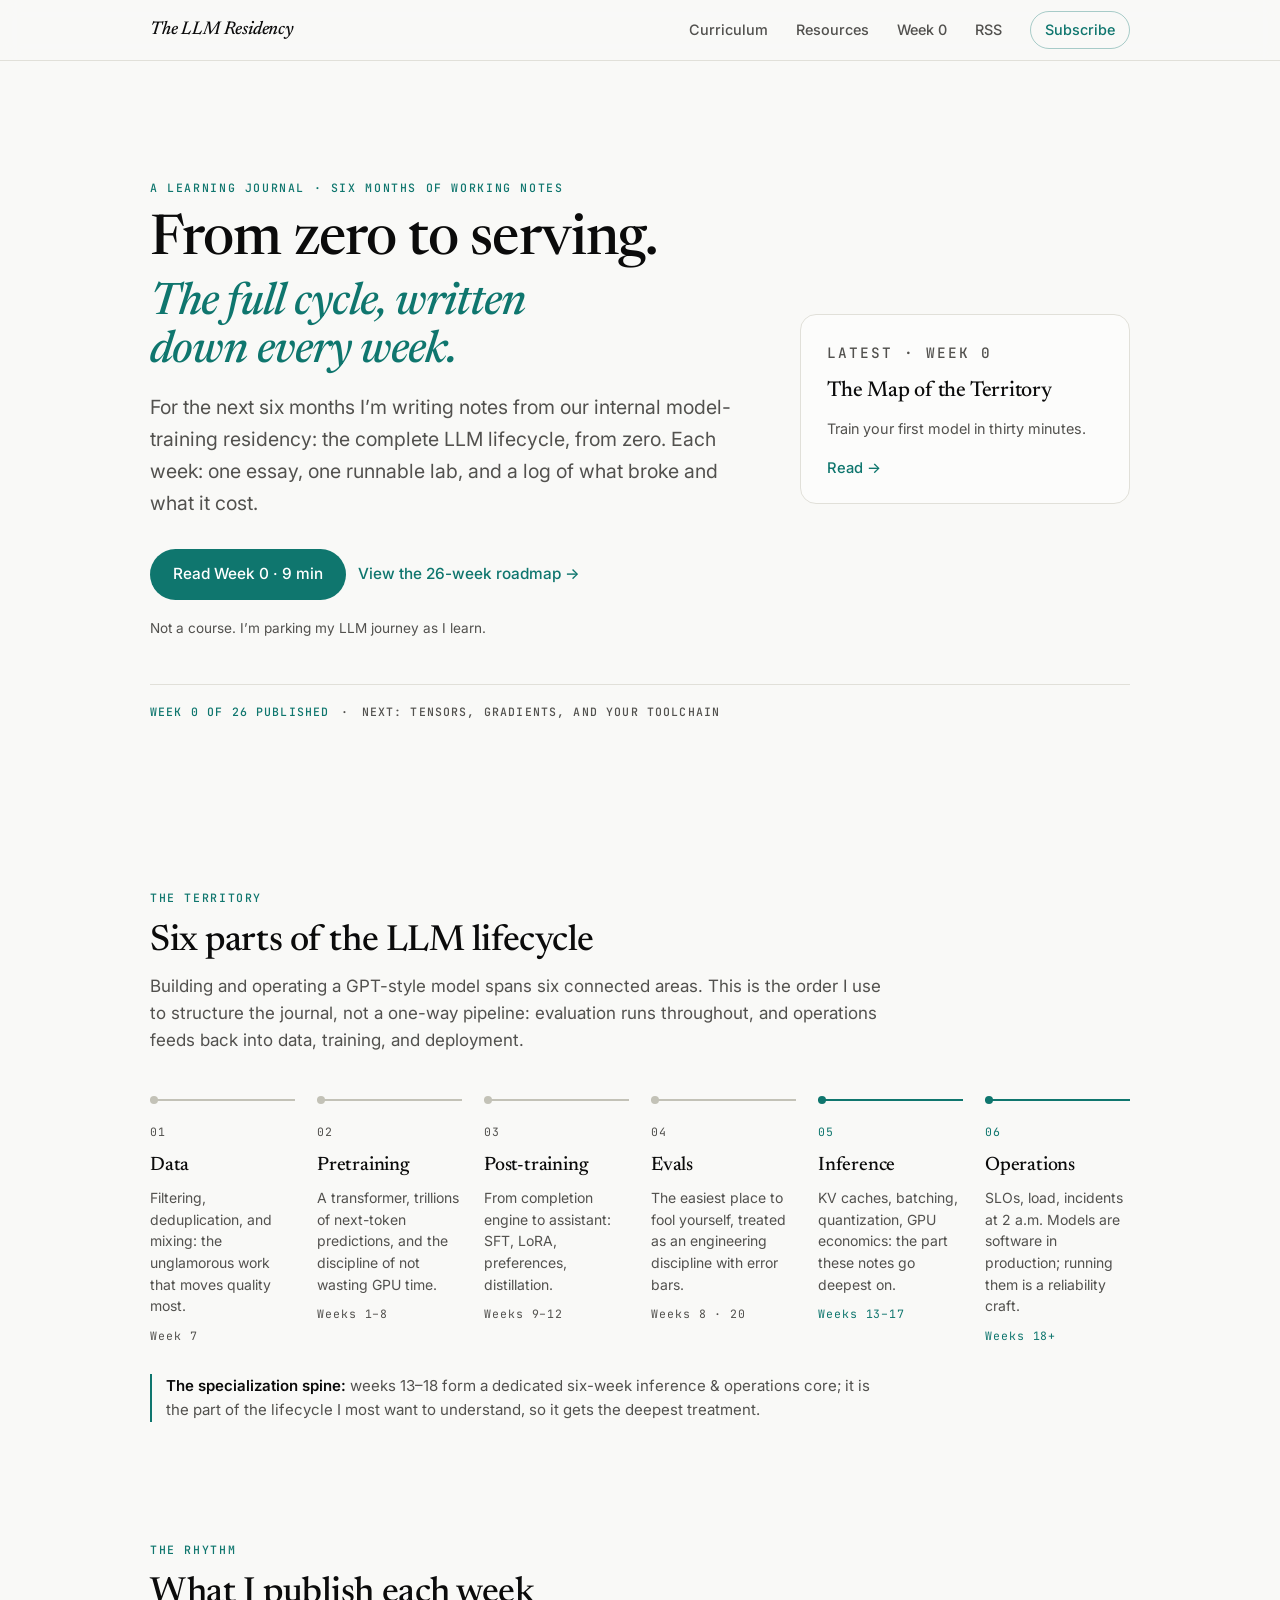
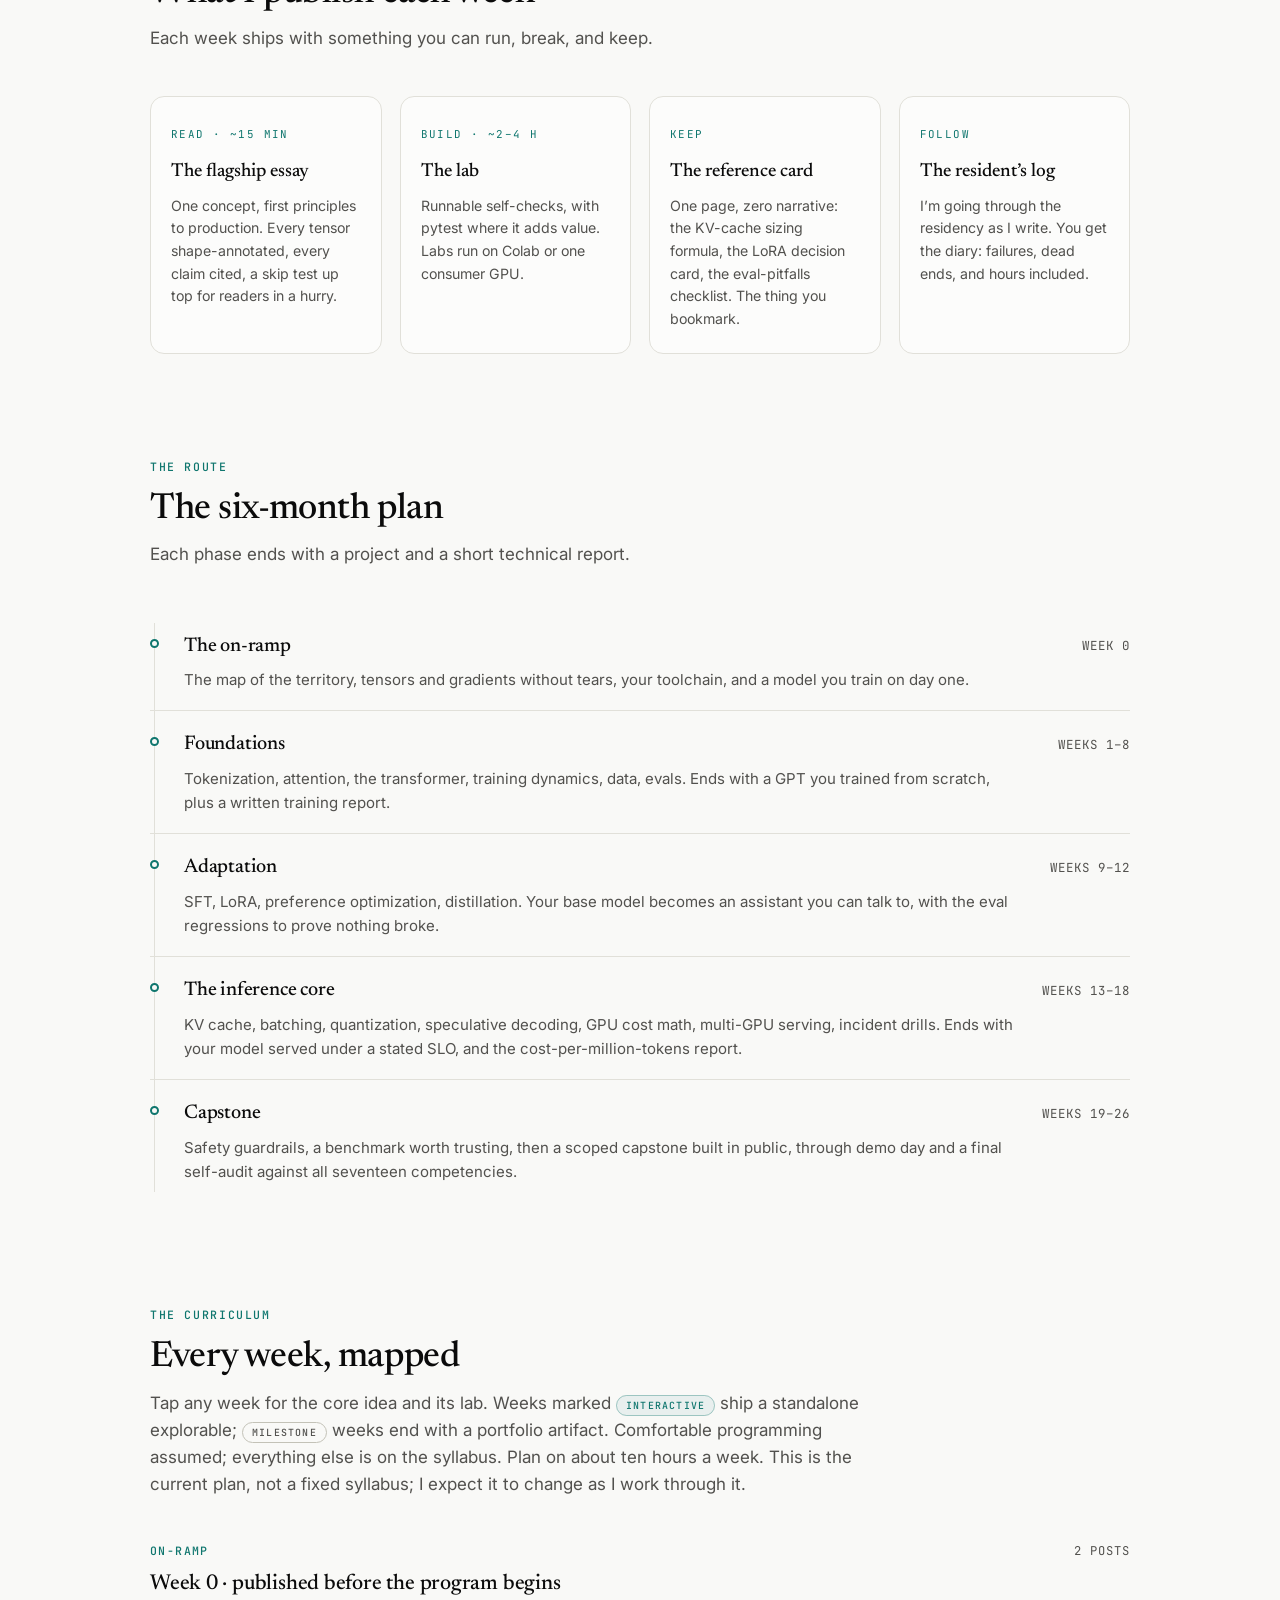
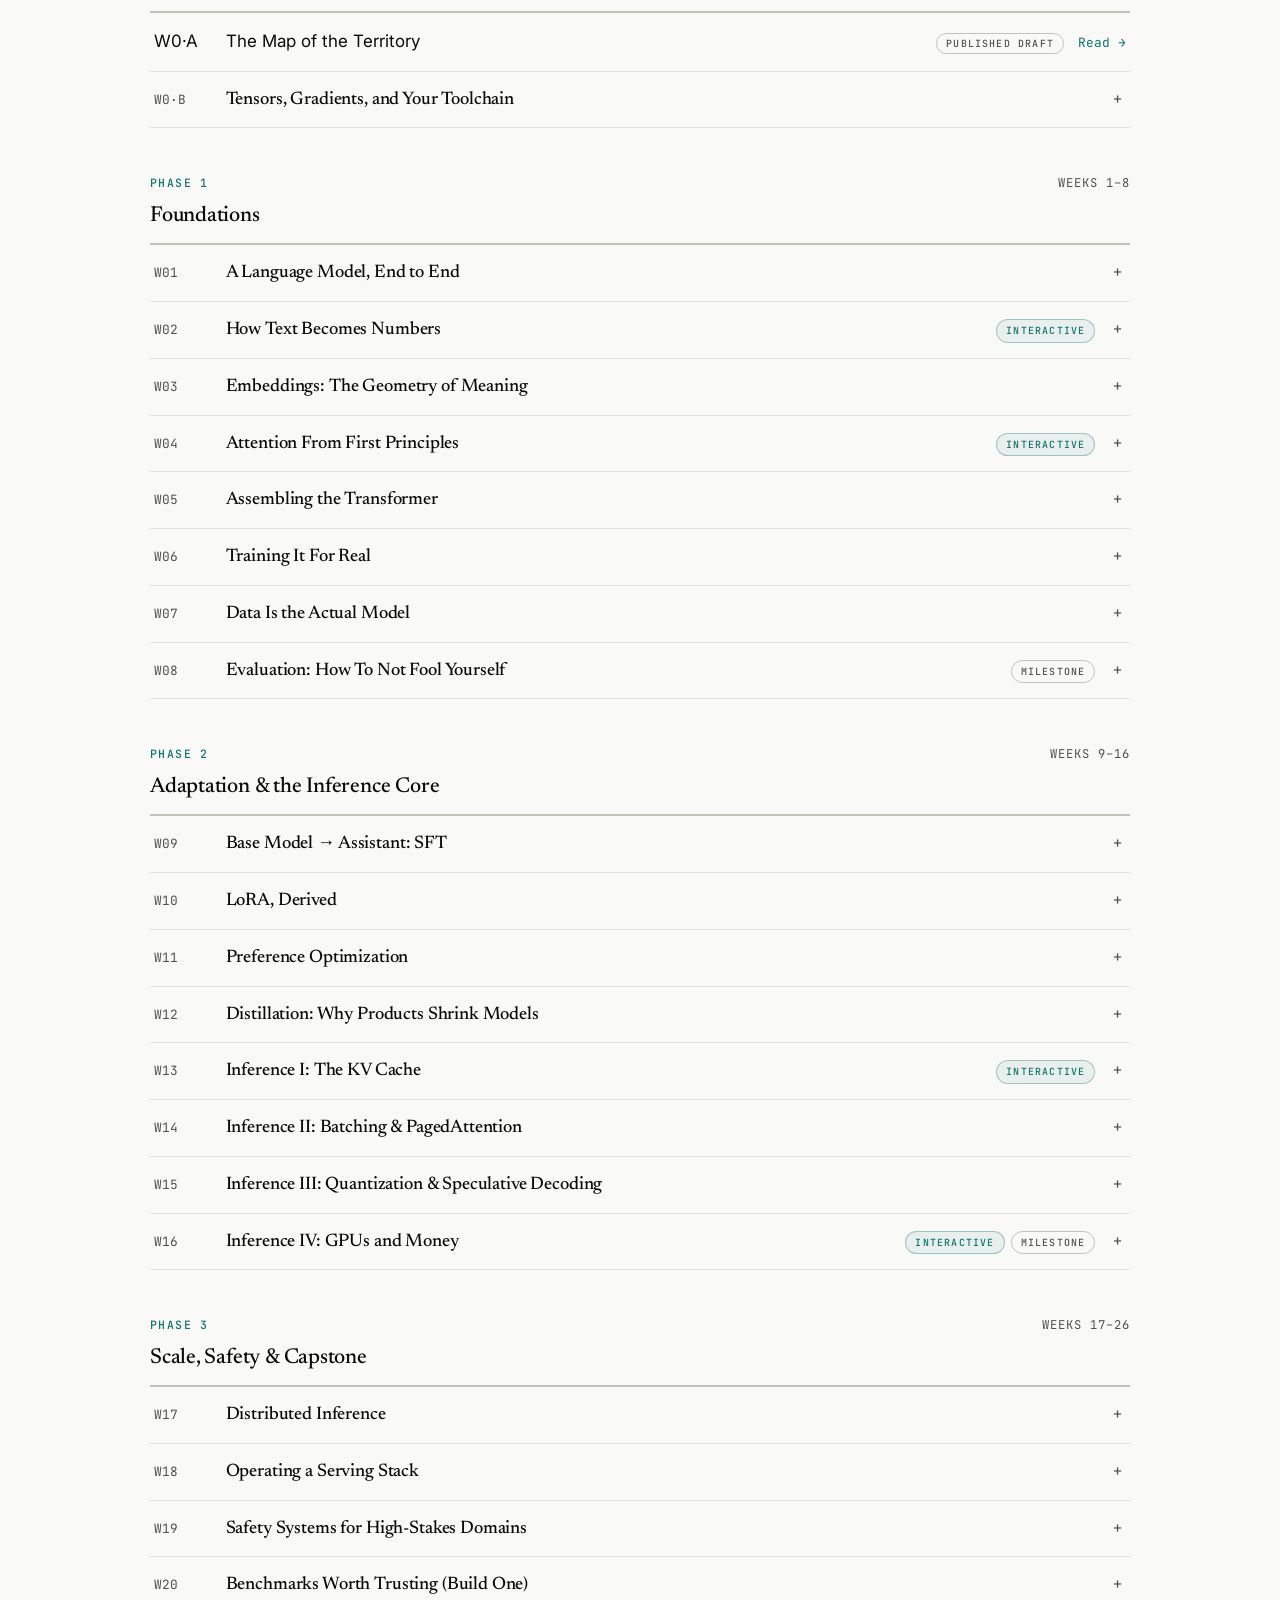
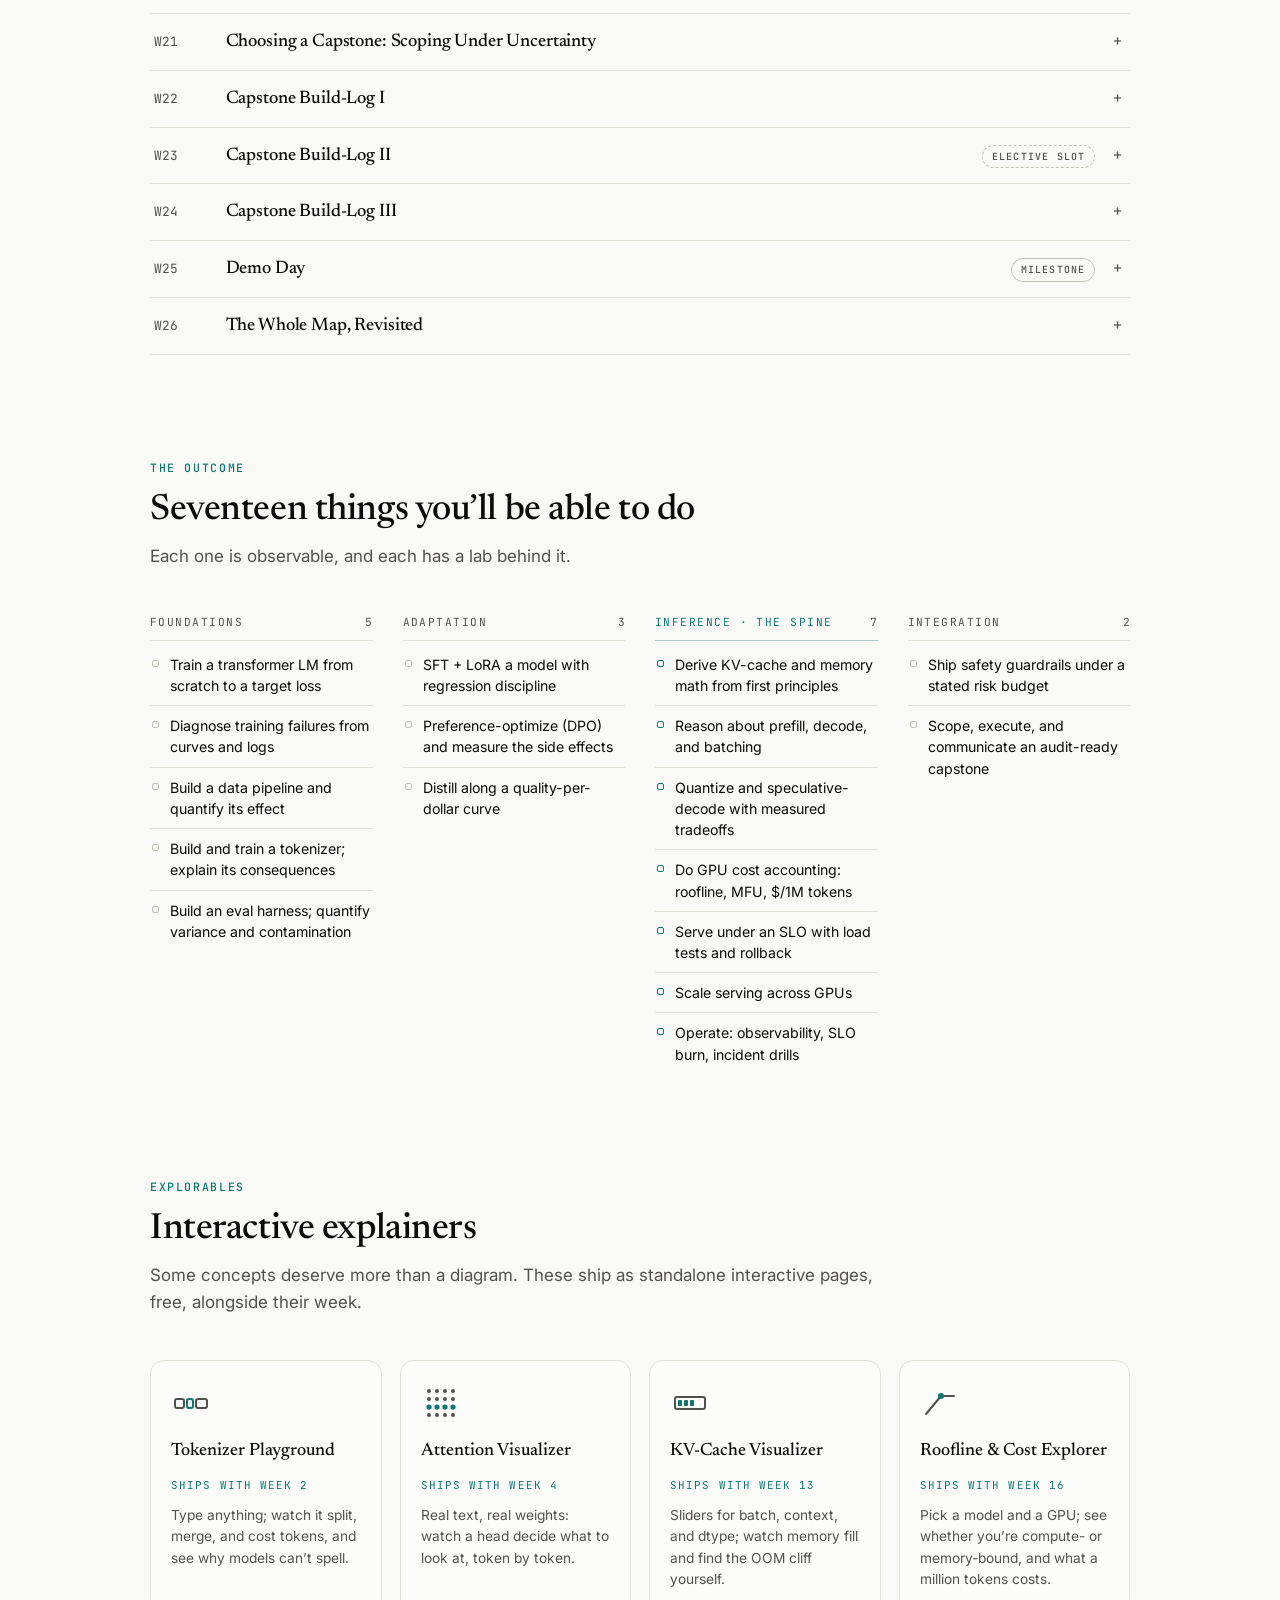
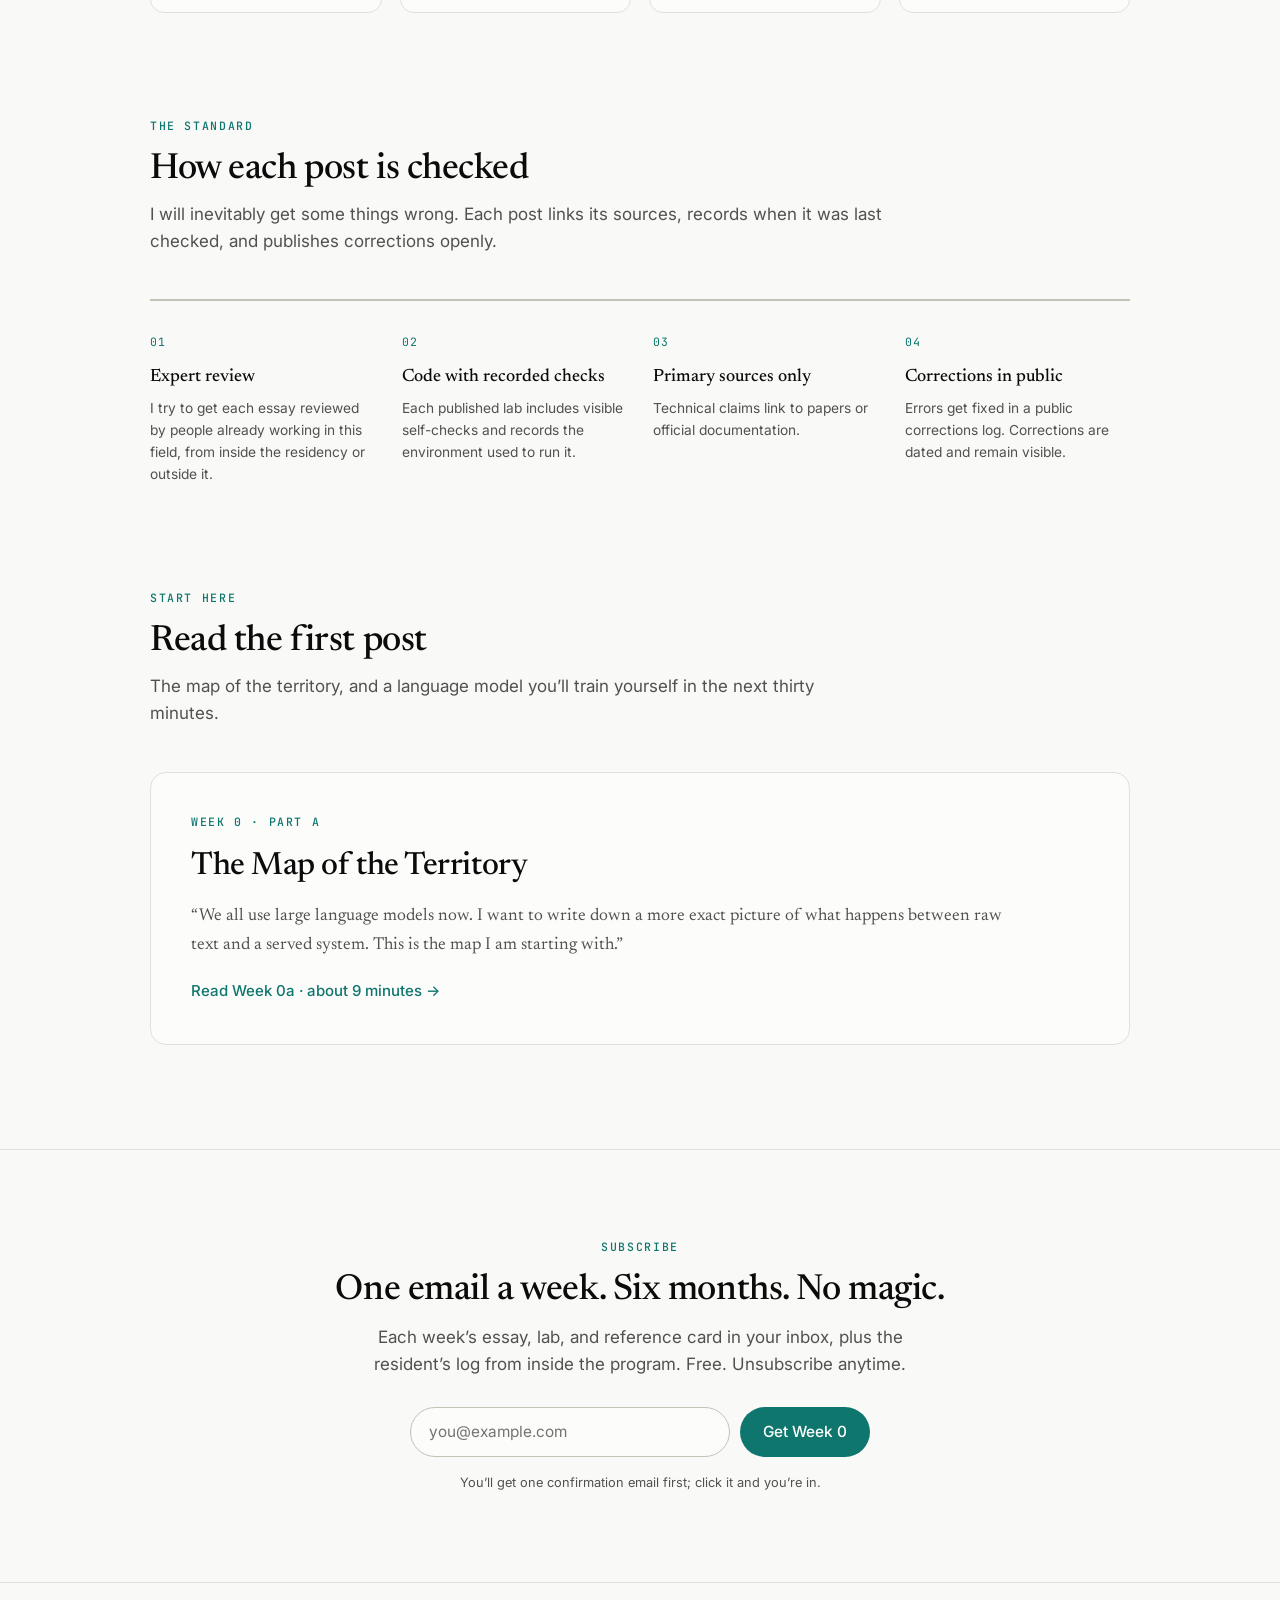
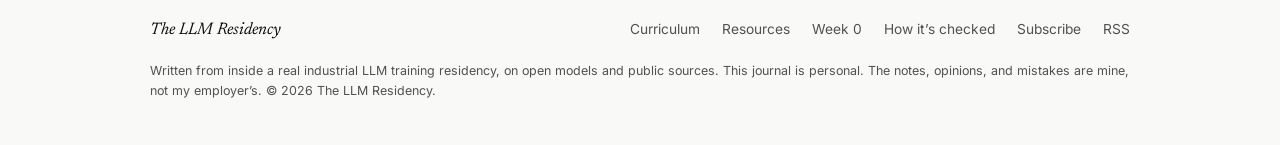
==== index.html @ ac4927f3 "Pause and predict interludes: two inline checks with per-answer feedback" ====
<!DOCTYPE html>
<html lang="en">
<head>
<meta charset="utf-8">
<meta name="viewport" content="width=device-width, initial-scale=1">
<title>The LLM Residency: from zero to serving, written down every week</title>
<meta name="description" content="Notes from inside an LLM model-training residency. The full cycle from zero: training, fine-tuning, evals, then deepest in inference, serving, and optimization. One essay, one lab, one log, every week.">
<meta property="og:title" content="The LLM Residency">
<meta property="og:description" content="LLM Model Training Residency: from zero to serving. The full cycle, written down every week. Essays, runnable labs, build logs.">
<meta property="og:type" content="website">
<meta name="theme-color" media="(prefers-color-scheme: light)" content="#f9f9f7">
<meta name="theme-color" media="(prefers-color-scheme: dark)" content="#0d0d0d">
<link rel="icon" href="data:image/svg+xml,%3Csvg xmlns='http://www.w3.org/2000/svg' viewBox='0 0 32 32'%3E%3Crect width='32' height='32' rx='7' fill='%230f766e'/%3E%3Ccircle cx='16' cy='16' r='5.5' fill='%23f9f9f7'/%3E%3C/svg%3E">
<link rel="alternate" type="application/atom+xml" title="The LLM Residency" href="feed.xml">
<link rel="preconnect" href="https://fonts.googleapis.com">
<link rel="preconnect" href="https://fonts.gstatic.com" crossorigin>
<link href="https://fonts.googleapis.com/css2?family=Newsreader:ital,opsz,wght@0,6..72,400..700;1,6..72,400..700&family=Inter:wght@400;500;600&family=JetBrains+Mono:wght@400;500&display=swap" rel="stylesheet">
<link rel="stylesheet" href="styles.css?v=4">
</head>
<body>
<a class="skip-link" href="#main">Skip to content</a>

<header class="site-header">
  <div class="container">
    <a class="wordmark" href="index.html">The LLM Residency</a>
    <nav class="site-nav" aria-label="Site">
      <a href="#curriculum">Curriculum</a>
      <a href="resources.html" class="nav-hide-m">Resources</a>
      <a href="week00a.html" class="nav-hide-m">Week 0</a>
      <a href="feed.xml" class="nav-hide-m">RSS</a>
      <a href="#subscribe" class="nav-cta">Subscribe</a>
    </nav>
  </div>
</header>

<main id="main">

  <!-- ================= HERO ================= -->
  <section class="hero">
    <div class="container">
      <div class="hero-grid">
        <div class="hero-copy">
          <p class="kicker">A learning journal · six months of working notes</p>
          <h1>From zero to serving. <em>The full cycle, written down every&nbsp;week.</em></h1>
          <p class="dek">
            For the next six months I’m writing notes from our internal model-training residency: the
            complete LLM lifecycle, from zero. Each week: one essay, one runnable lab, and a log of what
            broke and what it cost.
          </p>
          <div class="cta-row">
            <a class="btn btn-primary" href="week00a.html">Read Week 0 · 9 min</a>
            <a class="link-arrow" href="#curriculum">View the 26-week roadmap →</a>
          </div>
          <p class="hero-note">Not a course. I’m parking my LLM journey as I learn.</p>
        </div>
        <a class="hero-latest" href="week00a.html" aria-label="Latest entry: The Map of the Territory">
          <p class="kicker">Latest · Week 0</p>
          <h2>The Map of the Territory</h2>
          <p>Train your first model in thirty minutes.</p>
          <span class="read">Read →</span>
        </a>
      </div>

      <p class="progress"><span class="now">Week 0 of 26 published</span><span aria-hidden="true">·</span><span>Next: Tensors, Gradients, and Your Toolchain</span></p>
    </div>
  </section>

  <!-- ================= PIPELINE ================= -->
  <section class="section" id="pipeline" aria-labelledby="pipeline-title">
    <div class="container">
      <p class="kicker">The territory</p>
      <h2 class="section-title" id="pipeline-title">Six parts of the LLM lifecycle</h2>
      <p class="section-dek">
        Building and operating a GPT-style model spans six connected areas. This is the order I use to
        structure the journal, not a one-way pipeline: evaluation runs throughout, and operations feeds back
        into data, training, and deployment.
      </p>

      <div class="pipeline">
        <div class="stage">
          <span class="idx">01</span>
          <h3>Data</h3>
          <p>Filtering, deduplication, and mixing: the unglamorous work that moves quality most.</p>
          <span class="weeks">Week 7</span>
        </div>
        <div class="stage">
          <span class="idx">02</span>
          <h3>Pretraining</h3>
          <p>A transformer, trillions of next-token predictions, and the discipline of not wasting GPU time.</p>
          <span class="weeks">Weeks 1–8</span>
        </div>
        <div class="stage">
          <span class="idx">03</span>
          <h3>Post-training</h3>
          <p>From completion engine to assistant: SFT, LoRA, preferences, distillation.</p>
          <span class="weeks">Weeks 9–12</span>
        </div>
        <div class="stage">
          <span class="idx">04</span>
          <h3>Evals</h3>
          <p>The easiest place to fool yourself, treated as an engineering discipline with error bars.</p>
          <span class="weeks">Weeks 8 · 20</span>
        </div>
        <div class="stage is-core">
          <span class="idx">05</span>
          <h3>Inference</h3>
          <p>KV caches, batching, quantization, GPU economics: the part these notes go deepest on.</p>
          <span class="weeks">Weeks 13–17</span>
        </div>
        <div class="stage is-core">
          <span class="idx">06</span>
          <h3>Operations</h3>
          <p>SLOs, load, incidents at 2 a.m. Models are software in production; running them is a reliability craft.</p>
          <span class="weeks">Weeks 18+</span>
        </div>
      </div>

      <p class="pipeline-caption">
        <strong>The specialization spine:</strong> weeks 13–18 form a dedicated six-week inference &amp;
        operations core; it is the part of the lifecycle I most want to understand, so it gets the deepest treatment.
      </p>
    </div>
  </section>

  <!-- ================= WEEKLY ARTIFACTS ================= -->
  <section class="section" id="weekly" aria-labelledby="weekly-title">
    <div class="container">
      <p class="kicker">The rhythm</p>
      <h2 class="section-title" id="weekly-title">What I publish each week</h2>
      <p class="section-dek">Each week ships with something you can run, break, and keep.</p>

      <div class="artifact-grid">
        <div class="artifact">
          <span class="tag">Read · ~15 min</span>
          <h3>The flagship essay</h3>
          <p>One concept, first principles to production. Every tensor shape-annotated, every claim cited, a skip test up top for readers in a hurry.</p>
        </div>
        <div class="artifact">
          <span class="tag">Build · ~2–4 h</span>
          <h3>The lab</h3>
          <p>Runnable self-checks, with pytest where it adds value. Labs run on Colab or one consumer GPU.</p>
        </div>
        <div class="artifact">
          <span class="tag">Keep</span>
          <h3>The reference card</h3>
          <p>One page, zero narrative: the KV-cache sizing formula, the LoRA decision card, the eval-pitfalls checklist. The thing you bookmark.</p>
        </div>
        <div class="artifact">
          <span class="tag">Follow</span>
          <h3>The resident’s log</h3>
          <p>I’m going through the residency as I write. You get the diary: failures, dead ends, and hours included.</p>
        </div>
      </div>
    </div>
  </section>

  <!-- ================= ROUTE ================= -->
  <section class="section" id="route" aria-labelledby="route-title">
    <div class="container">
      <p class="kicker">The route</p>
      <h2 class="section-title" id="route-title">The six-month plan</h2>
      <p class="section-dek">Each phase ends with a project and a short technical report.</p>

      <div class="route">
        <div class="route-row">
          <h3>The on-ramp</h3>
          <span class="weeks">WEEK 0</span>
          <p>The map of the territory, tensors and gradients without tears, your toolchain, and a model you train on day one.</p>
        </div>
        <div class="route-row">
          <h3>Foundations</h3>
          <span class="weeks">WEEKS 1–8</span>
          <p>Tokenization, attention, the transformer, training dynamics, data, evals. Ends with a GPT you trained from scratch, plus a written training report.</p>
        </div>
        <div class="route-row">
          <h3>Adaptation</h3>
          <span class="weeks">WEEKS 9–12</span>
          <p>SFT, LoRA, preference optimization, distillation. Your base model becomes an assistant you can talk to, with the eval regressions to prove nothing broke.</p>
        </div>
        <div class="route-row">
          <h3>The inference core</h3>
          <span class="weeks">WEEKS 13–18</span>
          <p>KV cache, batching, quantization, speculative decoding, GPU cost math, multi-GPU serving, incident drills. Ends with your model served under a stated SLO, and the cost-per-million-tokens report.</p>
        </div>
        <div class="route-row">
          <h3>Capstone</h3>
          <span class="weeks">WEEKS 19–26</span>
          <p>Safety guardrails, a benchmark worth trusting, then a scoped capstone built in public, through demo day and a final self-audit against all seventeen competencies.</p>
        </div>
      </div>
    </div>
  </section>

  <!-- ================= CURRICULUM ================= -->
  <section class="section" id="curriculum" aria-labelledby="curriculum-title">
    <div class="container">
      <p class="kicker">The curriculum</p>
      <h2 class="section-title" id="curriculum-title">Every week, mapped</h2>
      <p class="section-dek">Tap any week for the core idea and its lab. Weeks marked <span class="chip chip-int">interactive</span> ship a standalone explorable; <span class="chip chip-mile">milestone</span> weeks end with a portfolio artifact. Comfortable programming assumed; everything else is on the syllabus. Plan on about ten hours a week. This is the current plan, not a fixed syllabus; I expect it to change as I work through it.</p>

      <!-- ---- Week 0 ---- -->
      <div class="phase">
        <div class="phase-head">
          <h3><span class="phase-label">On-ramp</span>Week 0 · published before the program begins</h3>
          <span class="weeks">2 POSTS</span>
        </div>

        <a class="week-link" href="week00a.html">
          <span class="no">W0·A</span>
          <span class="t">The Map of the Territory</span>
          <span class="chips"><span class="chip chip-mile">published draft</span></span>
          <span class="go">Read →</span>
        </a>

        <details class="week">
          <summary>
            <span class="no">W0·B</span>
            <span class="t">Tensors, Gradients, and Your Toolchain</span>
            <span class="chips"></span>
          </summary>
          <div class="body">
            <p class="aha">Most early bugs are tensor-shape bugs, and a derivative is a sensitivity measure.</p>
            <p class="lab"><strong>LAB</strong> · Ten shape-bug fixes, then build micrograd-lite: a working autograd engine in ~100 lines.</p>
          </div>
        </details>
      </div>

      <!-- ---- Phase 1 ---- -->
      <div class="phase">
        <div class="phase-head">
          <h3><span class="phase-label">Phase 1</span>Foundations</h3>
          <span class="weeks">WEEKS 1–8</span>
        </div>

        <details class="week">
          <summary><span class="no">W01</span><span class="t">A Language Model, End to End</span><span class="chips"></span></summary>
          <div class="body">
            <p class="aha">A language model predicts the next token; cross-entropy measures how surprised it was.</p>
            <p class="lab"><strong>LAB</strong> · Count-based bigram → neural bigram → MLP, with held-out evaluation from day one.</p>
          </div>
        </details>
        <details class="week">
          <summary><span class="no">W02</span><span class="t">How Text Becomes Numbers</span><span class="chips"><span class="chip chip-int">interactive</span></span></summary>
          <div class="body">
            <p class="aha">Many LLM quirks trace back to tokenization: arithmetic, spelling, multilingual cost.</p>
            <p class="lab"><strong>LAB</strong> · Build BPE from scratch and train it on a real corpus. Ships with the Tokenizer Playground.</p>
          </div>
        </details>
        <details class="week">
          <summary><span class="no">W03</span><span class="t">Embeddings: The Geometry of Meaning</span><span class="chips"></span></summary>
          <div class="body">
            <p class="aha">Embeddings turn tokens into vectors where direction carries meaning.</p>
            <p class="lab"><strong>LAB</strong> · Train embeddings; probe analogies and, more instructively, their failure modes.</p>
          </div>
        </details>
        <details class="week">
          <summary><span class="no">W04</span><span class="t">Attention From First Principles</span><span class="chips"><span class="chip chip-int">interactive</span></span></summary>
          <div class="body">
            <p class="aha">Attention is a differentiable lookup: Q asks, K matches, V delivers.</p>
            <p class="lab"><strong>LAB</strong> · One causal head from scratch; visualize its weights on real text. Ships with the Attention Visualizer.</p>
          </div>
        </details>
        <details class="week">
          <summary><span class="no">W05</span><span class="t">Assembling the Transformer</span><span class="chips"></span></summary>
          <div class="body">
            <p class="aha">The residual stream is a shared bus; every block reads it, modifies it, writes it back.</p>
            <p class="lab"><strong>LAB</strong> · Head → block → GPT-2-small shape; RoPE vs learned positions; count the parameters by hand.</p>
          </div>
        </details>
        <details class="week">
          <summary><span class="no">W06</span><span class="t">Training It For Real</span><span class="chips"></span></summary>
          <div class="body">
            <p class="aha">Loss curves are dashboards; most training failures have recognizable signatures.</p>
            <p class="lab"><strong>LAB</strong> · Train on TinyStories; find four planted bugs from the curves alone; GPU memory accounting: estimate first, then measure.</p>
          </div>
        </details>
        <details class="week">
          <summary><span class="no">W07</span><span class="t">Data Is the Actual Model</span><span class="chips"></span></summary>
          <div class="body">
            <p class="aha">Filtering, deduplication, and dataset mixture can materially change model quality.</p>
            <p class="lab"><strong>LAB</strong> · Build a mini pipeline; measure exactly what dirty data does to your Week-6 model.</p>
          </div>
        </details>
        <details class="week">
          <summary><span class="no">W08</span><span class="t">Evaluation: How To Not Fool Yourself</span><span class="chips"><span class="chip chip-mile">milestone</span></span></summary>
          <div class="body">
            <p class="aha">Benchmark items can contaminate training data, and scores depend on the dataset, prompt, sampling, and judge.</p>
            <p class="lab"><strong>LAB</strong> · Build the eval harness used throughout the residency; create held-out data, repeat stochastic measurements, and report uncertainty. <strong>MILESTONE</strong> · “I trained a GPT”: a training report with curves, samples, evals, and cost.</p>
          </div>
        </details>
      </div>

      <!-- ---- Phase 2 ---- -->
      <div class="phase">
        <div class="phase-head">
          <h3><span class="phase-label">Phase 2</span>Adaptation &amp; the Inference Core</h3>
          <span class="weeks">WEEKS 9–16</span>
        </div>

        <details class="week">
          <summary><span class="no">W09</span><span class="t">Base Model → Assistant: SFT</span><span class="chips"></span></summary>
          <div class="body">
            <p class="aha">An assistant is a persona trained on top of a base model; a wrong chat template breaks it quietly.</p>
            <p class="lab"><strong>LAB</strong> · SFT an open 0.5–3B model on a public instruct set; get loss masking right.</p>
          </div>
        </details>
        <details class="week">
          <summary><span class="no">W10</span><span class="t">LoRA, Derived</span><span class="chips"></span></summary>
          <div class="body">
            <p class="aha">Fine-tuning lives in a low-rank subspace; one rented GPU is enough to matter.</p>
            <p class="lab"><strong>LAB</strong> · LoRA vs full fine-tune: quality, VRAM, cost, with regressions caught by your Week-8 harness.</p>
          </div>
        </details>
        <details class="week">
          <summary><span class="no">W11</span><span class="t">Preference Optimization</span><span class="chips"></span></summary>
          <div class="body">
            <p class="aha">RLHF is a multi-stage pipeline; DPO gives most of the benefit with far less machinery.</p>
            <p class="lab"><strong>LAB</strong> · DPO on public preference data; before/after evals, plus a sycophancy check.</p>
          </div>
        </details>
        <details class="week">
          <summary><span class="no">W12</span><span class="t">Distillation: Why Products Shrink Models</span><span class="chips"></span></summary>
          <div class="body">
            <p class="aha">A big model can teach a small one; latency-bound products live on this.</p>
            <p class="lab"><strong>LAB</strong> · Distill your SFT model into a smaller one; measure the gap honestly.</p>
          </div>
        </details>
        <details class="week">
          <summary><span class="no">W13</span><span class="t">Inference I: The KV Cache</span><span class="chips"><span class="chip chip-int">interactive</span></span></summary>
          <div class="body">
            <p class="aha">During decoding, memory bandwidth limits throughput more than arithmetic does.</p>
            <p class="lab"><strong>LAB</strong> · Derive the KV-cache sizing formula; verify it against measurement within 5%; find the OOM cliff. Ships with the KV-Cache Visualizer.</p>
          </div>
        </details>
        <details class="week">
          <summary><span class="no">W14</span><span class="t">Inference II: Batching &amp; PagedAttention</span><span class="chips"></span></summary>
          <div class="body">
            <p class="aha">Throughput comes from batching; PagedAttention manages KV memory the way an OS manages virtual memory.</p>
            <p class="lab"><strong>LAB</strong> · vLLM vs a naive generation loop: TTFT, ITL, and throughput under real load.</p>
          </div>
        </details>
        <details class="week">
          <summary><span class="no">W15</span><span class="t">Inference III: Quantization &amp; Speculative Decoding</span><span class="chips"></span></summary>
          <div class="body">
            <p class="aha">Compare quantization and speculative decoding by quality, latency, memory, and cost.</p>
            <p class="lab"><strong>LAB</strong> · Quantize weights and KV (int8 / int4 / FP8); add a draft model; measure everything.</p>
          </div>
        </details>
        <details class="week">
          <summary><span class="no">W16</span><span class="t">Inference IV: GPUs and Money</span><span class="chips"><span class="chip chip-int">interactive</span> <span class="chip chip-mile">milestone</span></span></summary>
          <div class="body">
            <p class="aha">Roofline thinking: know whether you’re compute-bound or memory-bound before you optimize.</p>
            <p class="lab"><strong>LAB</strong> · GPU anatomy, MFU, dollars-per-million-tokens. <strong>MILESTONE</strong> · your fine-tuned model, served under a stated SLO, with the cost / latency / quality report. Ships with the Roofline &amp; Cost Explorer.</p>
          </div>
        </details>
      </div>

      <!-- ---- Phase 3 ---- -->
      <div class="phase">
        <div class="phase-head">
          <h3><span class="phase-label">Phase 3</span>Scale, Safety &amp; Capstone</h3>
          <span class="weeks">WEEKS 17–26</span>
        </div>

        <details class="week">
          <summary><span class="no">W17</span><span class="t">Distributed Inference</span><span class="chips"></span></summary>
          <div class="body">
            <p class="aha">Work out when one GPU is no longer enough, then split the model across several.</p>
            <p class="lab"><strong>LAB</strong> · Tensor-parallel serving on two GPUs; disaggregated prefill/decode; routing.</p>
          </div>
        </details>
        <details class="week">
          <summary><span class="no">W18</span><span class="t">Operating a Serving Stack</span><span class="chips"></span></summary>
          <div class="body">
            <p class="aha">Serving is an SRE problem: SLOs, saturation, and practice drills.</p>
            <p class="lab"><strong>LAB</strong> · Dashboards, a load test, and three incident drills: OOM, cache thrash, silent regression.</p>
          </div>
        </details>
        <details class="week">
          <summary><span class="no">W19</span><span class="t">Safety Systems for High-Stakes Domains</span><span class="chips"></span></summary>
          <div class="body">
            <p class="aha">Guardrails are classifiers with risk budgets.</p>
            <p class="lab"><strong>LAB</strong> · Build a guardrail classifier; defend its false-positive / false-negative tradeoff.</p>
          </div>
        </details>
        <details class="week">
          <summary><span class="no">W20</span><span class="t">Benchmarks Worth Trusting (Build One)</span><span class="chips"></span></summary>
          <div class="body">
            <p class="aha">Build a benchmark that measures the capability you care about.</p>
            <p class="lab"><strong>LAB</strong> · Design a mini-benchmark with contamination controls and variance bars.</p>
          </div>
        </details>
        <details class="week">
          <summary><span class="no">W21</span><span class="t">Choosing a Capstone: Scoping Under Uncertainty</span><span class="chips"></span></summary>
          <div class="body">
            <p class="aha">Define the baseline, budget, and stopping criteria before running anything.</p>
            <p class="lab"><strong>LAB</strong> · Your capstone one-pager: baseline, budget, kill criteria, a thread that started back in Week 8.</p>
          </div>
        </details>
        <details class="week">
          <summary><span class="no">W22</span><span class="t">Capstone Build-Log I</span><span class="chips"></span></summary>
          <div class="body">
            <p class="aha">Hypotheses, runs, failed approaches, ablations, and compute cost, written down.</p>
            <p class="lab"><strong>LAB</strong> · Hypotheses → runs → ablations → failures, with costs attached.</p>
          </div>
        </details>
        <details class="week">
          <summary><span class="no">W23</span><span class="t">Capstone Build-Log II</span><span class="chips"><span class="chip chip-elec">elective slot</span></span></summary>
          <div class="body">
            <p class="aha">Keep building, or take the speech elective.</p>
            <p class="lab"><strong>LAB</strong> · Continue the capstone, or the Speech/ASR elective: Whisper fine-tuning, word-error rate, streaming latency budgets.</p>
          </div>
        </details>
        <details class="week">
          <summary><span class="no">W24</span><span class="t">Capstone Build-Log III</span><span class="chips"></span></summary>
          <div class="body">
            <p class="aha">Final ablations; evaluate against your own rubric.</p>
            <p class="lab"><strong>LAB</strong> · Close the experiment loop and freeze the results.</p>
          </div>
        </details>
        <details class="week">
          <summary><span class="no">W25</span><span class="t">Demo Day</span><span class="chips"><span class="chip chip-mile">milestone</span></span></summary>
          <div class="body">
            <p class="aha">Finish with a report and a demo that someone else could verify.</p>
            <p class="lab"><strong>MILESTONE</strong> · The capstone report and demo artifact, presented.</p>
          </div>
        </details>
        <details class="week">
          <summary><span class="no">W26</span><span class="t">The Whole Map, Revisited</span><span class="chips"></span></summary>
          <div class="body">
            <p class="aha">Revisit the earlier papers and decide what to study next.</p>
            <p class="lab"><strong>LAB</strong> · Self-audit against all seventeen competencies; your year-2 reading system; the role map: inference, training, or applied.</p>
          </div>
        </details>
      </div>

    </div>
  </section>

  <!-- ================= COMPETENCIES ================= -->
  <section class="section" id="competencies" aria-labelledby="comp-title">
    <div class="container">
      <p class="kicker">The outcome</p>
      <h2 class="section-title" id="comp-title">Seventeen things you’ll be able to do</h2>
      <p class="section-dek">Each one is observable, and each has a lab behind it.</p>

      <div class="comp-grid">
        <div class="comp-col">
          <div class="comp-label"><span>Foundations</span><span class="count">5</span></div>
          <ul>
            <li>Train a transformer LM from scratch to a target loss</li>
            <li>Diagnose training failures from curves and logs</li>
            <li>Build a data pipeline and quantify its effect</li>
            <li>Build and train a tokenizer; explain its consequences</li>
            <li>Build an eval harness; quantify variance and contamination</li>
          </ul>
        </div>
        <div class="comp-col">
          <div class="comp-label"><span>Adaptation</span><span class="count">3</span></div>
          <ul>
            <li>SFT + LoRA a model with regression discipline</li>
            <li>Preference-optimize (DPO) and measure the side effects</li>
            <li>Distill along a quality-per-dollar curve</li>
          </ul>
        </div>
        <div class="comp-col is-core">
          <div class="comp-label"><span>Inference · the spine</span><span class="count">7</span></div>
          <ul>
            <li>Derive KV-cache and memory math from first principles</li>
            <li>Reason about prefill, decode, and batching</li>
            <li>Quantize and speculative-decode with measured tradeoffs</li>
            <li>Do GPU cost accounting: roofline, MFU, $/1M tokens</li>
            <li>Serve under an SLO with load tests and rollback</li>
            <li>Scale serving across GPUs</li>
            <li>Operate: observability, SLO burn, incident drills</li>
          </ul>
        </div>
        <div class="comp-col">
          <div class="comp-label"><span>Integration</span><span class="count">2</span></div>
          <ul>
            <li>Ship safety guardrails under a stated risk budget</li>
            <li>Scope, execute, and communicate an audit-ready capstone</li>
          </ul>
        </div>
      </div>
    </div>
  </section>

  <!-- ================= INTERACTIVES ================= -->
  <section class="section" id="interactives" aria-labelledby="inter-title">
    <div class="container">
      <p class="kicker">Explorables</p>
      <h2 class="section-title" id="inter-title">Interactive explainers</h2>
      <p class="section-dek">Some concepts deserve more than a diagram. These ship as standalone interactive pages, free, alongside their week.</p>

      <div class="inter-grid">
        <div class="inter">
          <svg class="glyph" width="40" height="40" viewBox="0 0 40 40" fill="none" aria-hidden="true" focusable="false">
            <rect x="4"  y="16" width="9"  height="9" rx="2" stroke="currentColor" stroke-width="2"/>
            <rect x="16" y="16" width="6"  height="9" rx="2" stroke="currentColor" stroke-width="2" class="hl"/>
            <rect x="25" y="16" width="11" height="9" rx="2" stroke="currentColor" stroke-width="2"/>
          </svg>
          <h3>Tokenizer Playground</h3>
          <span class="wk">SHIPS WITH WEEK 2</span>
          <p>Type anything; watch it split, merge, and cost tokens, and see why models can’t spell.</p>
        </div>
        <div class="inter">
          <svg class="glyph" width="40" height="40" viewBox="0 0 40 40" fill="none" aria-hidden="true" focusable="false">
            <g fill="currentColor">
              <circle cx="8" cy="8" r="2"/><circle cx="16" cy="8" r="2"/><circle cx="24" cy="8" r="2"/><circle cx="32" cy="8" r="2"/>
              <circle cx="8" cy="16" r="2"/><circle cx="16" cy="16" r="2"/><circle cx="24" cy="16" r="2"/><circle cx="32" cy="16" r="2"/>
              <circle cx="8" cy="32" r="2"/><circle cx="16" cy="32" r="2"/><circle cx="24" cy="32" r="2"/><circle cx="32" cy="32" r="2"/>
            </g>
            <g fill="currentColor" class="hl">
              <circle cx="8" cy="24" r="2.6"/><circle cx="16" cy="24" r="2.6"/><circle cx="24" cy="24" r="2.6"/><circle cx="32" cy="24" r="2.6"/>
            </g>
          </svg>
          <h3>Attention Visualizer</h3>
          <span class="wk">SHIPS WITH WEEK 4</span>
          <p>Real text, real weights: watch a head decide what to look at, token by token.</p>
        </div>
        <div class="inter">
          <svg class="glyph" width="40" height="40" viewBox="0 0 40 40" fill="none" aria-hidden="true" focusable="false">
            <rect x="5" y="14" width="30" height="12" rx="2" stroke="currentColor" stroke-width="2"/>
            <g fill="currentColor" class="hl">
              <rect x="8" y="17" width="4" height="6" rx="1"/>
              <rect x="14" y="17" width="4" height="6" rx="1"/>
              <rect x="20" y="17" width="4" height="6" rx="1"/>
            </g>
          </svg>
          <h3>KV-Cache Visualizer</h3>
          <span class="wk">SHIPS WITH WEEK 13</span>
          <p>Sliders for batch, context, and dtype; watch memory fill and find the OOM cliff yourself.</p>
        </div>
        <div class="inter">
          <svg class="glyph" width="40" height="40" viewBox="0 0 40 40" fill="none" aria-hidden="true" focusable="false">
            <polyline points="6,31 21,13 34,13" stroke="currentColor" stroke-width="2" stroke-linecap="round" stroke-linejoin="round"/>
            <circle cx="21" cy="13" r="3" fill="currentColor" class="hl"/>
          </svg>
          <h3>Roofline &amp; Cost Explorer</h3>
          <span class="wk">SHIPS WITH WEEK 16</span>
          <p>Pick a model and a GPU; see whether you’re compute- or memory-bound, and what a million tokens costs.</p>
        </div>
      </div>
    </div>
  </section>

  <!-- ================= METHOD / STANDARD ================= -->
  <section class="section" id="method" aria-labelledby="method-title">
    <div class="container">
      <p class="kicker">The standard</p>
      <h2 class="section-title" id="method-title">How each post is checked</h2>
      <p class="section-dek">I will inevitably get some things wrong. Each post links its sources, records when it was last checked, and publishes corrections openly.</p>

      <div class="standard">
        <div class="item">
          <span class="n">01</span>
          <h3>Expert review</h3>
          <p>I try to get each essay reviewed by people already working in this field, from inside the residency or outside it.</p>
        </div>
        <div class="item">
          <span class="n">02</span>
          <h3>Code with recorded checks</h3>
          <p>Each published lab includes visible self-checks and records the environment used to run it.</p>
        </div>
        <div class="item">
          <span class="n">03</span>
          <h3>Primary sources only</h3>
          <p>Technical claims link to papers or official documentation.</p>
        </div>
        <div class="item">
          <span class="n">04</span>
          <h3>Corrections in public</h3>
          <p>Errors get fixed in a public corrections log. Corrections are dated and remain visible.</p>
        </div>
      </div>
    </div>
  </section>

  <!-- ================= SAMPLE ================= -->
  <section class="section" id="sample" aria-labelledby="sample-title">
    <div class="container">
      <p class="kicker">Start here</p>
      <h2 class="section-title" id="sample-title">Read the first post</h2>
      <p class="section-dek">The map of the territory, and a language model you’ll train yourself in the next thirty minutes.</p>

      <a class="sample-card" href="week00a.html">
        <p class="kicker">Week 0 · Part A</p>
        <h3>The Map of the Territory</h3>
        <p class="excerpt">“We all use large language models now. I want to write down a more exact picture of
        what happens between raw text and a served system. This is the map I am starting with.”</p>
        <span class="read">Read Week 0a · about 9 minutes →</span>
      </a>
    </div>
  </section>

  <!-- ================= SUBSCRIBE ================= -->
  <section class="subscribe" id="subscribe" aria-labelledby="subscribe-title">
    <div class="container">
      <p class="kicker">Subscribe</p>
      <h2 class="section-title" id="subscribe-title">One email a week. Six months. No magic.</h2>
      <p class="sub-dek">Each week’s essay, lab, and reference card in your inbox, plus the resident’s log from inside the program. Free. Unsubscribe anytime.</p>

      <form class="sub-form" action="https://buttondown.com/api/emails/embed-subscribe/airre" method="post">
        <label class="skip-link" for="sub-email">Email address</label>
        <input id="sub-email" name="email" type="email" required autocomplete="email" placeholder="you@example.com">
        <button class="btn btn-primary" type="submit">Get Week 0</button>
      </form>
      <p class="sub-note">You’ll get one confirmation email first; click it and you’re in.</p>
    </div>
  </section>

</main>

<footer class="site-footer">
  <div class="container">
    <span class="fm">The LLM Residency</span>
    <nav aria-label="Footer">
      <a href="#curriculum">Curriculum</a>
      <a href="resources.html">Resources</a>
      <a href="week00a.html">Week 0</a>
      <a href="#method">How it’s checked</a>
      <a href="#subscribe">Subscribe</a>
      <a href="feed.xml">RSS</a>
    </nav>
    <p class="fine">Written from inside a real industrial LLM training residency, on open models and public sources.
    This journal is personal. The notes, opinions, and mistakes are mine, not my employer’s.
    © 2026 The LLM Residency.</p>
  </div>
</footer>

</body>
</html>
---- styles.css ----
/* ============================================================
   The LLM Residency: design system
   Editorial, calm, precise. Serif for reading, sans for UI,
   mono for machinery. One accent. No decoration without a job.
   ============================================================ */

/* ---------- tokens ---------- */
:root {
  color-scheme: light dark;

  /* light */
  --paper:      #f9f9f7;   /* page plane */
  --surface:    #fcfcfb;   /* cards, code, callouts */
  --ink:        #0b0b0b;   /* primary text: 18.9:1 on paper */
  --ink-2:      #52514e;   /* secondary text: 7.5:1 on paper */
  --ink-3:      #898781;   /* decorative/large only: 3.4:1 */
  --line:       #e1e0d9;   /* hairline */
  --line-2:     #c3c2b7;   /* baseline / stronger rule */
  --accent:     #0f766e;   /* teal: 5.2:1 on paper */
  --accent-wash: rgba(15, 118, 110, 0.07);
  --accent-line: rgba(15, 118, 110, 0.35);
  --on-accent:  #ffffff;   /* 5.5:1 on accent */
  --ring:       rgba(11, 11, 11, 0.10);

  --serif: "Newsreader", "Iowan Old Style", Georgia, "Times New Roman", serif;
  --sans:  "Inter", -apple-system, system-ui, "Segoe UI", sans-serif;
  --mono:  "JetBrains Mono", ui-monospace, "SF Mono", Menlo, Consolas, monospace;

  --w: 1060px;             /* page container */
  --w-prose: 41.5rem;      /* ~68ch at article size */
}

@media (prefers-color-scheme: dark) {
  :root {
    --paper:      #0d0d0d;
    --surface:    #1a1a19;
    --ink:        #f2f1ee;   /* 17.5:1 on paper */
    --ink-2:      #c3c2b7;   /* 10.5:1 on paper */
    --ink-3:      #898781;   /* decorative/large only */
    --line:       #2c2c2a;
    --line-2:     #383835;
    --accent:     #2fb5a8;   /* 7.7:1 on paper */
    --accent-wash: rgba(47, 181, 168, 0.09);
    --accent-line: rgba(47, 181, 168, 0.40);
    --on-accent:  #0d0d0d;   /* 8.6:1 on accent */
    --ring:       rgba(255, 255, 255, 0.12);
  }
}

/* ---------- base ---------- */
*, *::before, *::after { box-sizing: border-box; }

html {
  -webkit-text-size-adjust: 100%;
  text-size-adjust: 100%;
}
@media (prefers-reduced-motion: no-preference) {
  html { scroll-behavior: smooth; }
}

body {
  margin: 0;
  background: var(--paper);
  color: var(--ink);
  font-family: var(--sans);
  font-size: 1.0625rem;               /* 17px */
  line-height: 1.6;
  font-feature-settings: "ss01" 0;
  -webkit-font-smoothing: antialiased;
  text-rendering: optimizeLegibility;
}

::selection { background: var(--accent); color: var(--on-accent); }

a { color: var(--accent); text-decoration: none; }
a:hover { text-decoration: underline; text-underline-offset: 3px; }

:focus-visible {
  outline: 2px solid var(--accent);
  outline-offset: 2px;
  border-radius: 2px;
}

.skip-link {
  position: absolute;
  left: -9999px;
  top: 0;
  background: var(--accent);
  color: var(--on-accent);
  padding: 10px 16px;
  border-radius: 0 0 8px 0;
  z-index: 100;
  font-weight: 500;
}
.skip-link:focus { left: 0; }

.container {
  max-width: var(--w);
  margin-inline: auto;
  padding-inline: clamp(20px, 4vw, 40px);
}

/* ---------- shared type ---------- */
.kicker {
  font-family: var(--mono);
  font-size: 0.72rem;
  font-weight: 500;
  letter-spacing: 0.14em;
  text-transform: uppercase;
  color: var(--accent);
  margin: 0 0 14px;
}

.section-title {
  font-family: var(--serif);
  font-weight: 500;
  font-size: clamp(1.7rem, 3.2vw, 2.25rem);
  line-height: 1.15;
  letter-spacing: -0.012em;
  margin: 0 0 10px;
}

.section-dek {
  color: var(--ink-2);
  font-size: 1.0625rem;
  max-width: 46rem;
  margin: 0 0 44px;
}

/* ---------- header ---------- */
.site-header {
  position: sticky;
  top: 0;
  z-index: 50;
  background: color-mix(in srgb, var(--paper) 88%, transparent);
  backdrop-filter: blur(10px);
  -webkit-backdrop-filter: blur(10px);
  border-bottom: 1px solid var(--line);
}
.site-header .container {
  display: flex;
  align-items: center;
  justify-content: space-between;
  gap: 16px;
  height: 60px;
}
.wordmark {
  font-family: var(--serif);
  font-style: italic;
  font-weight: 500;
  font-size: 1.16rem;
  color: var(--ink);
  letter-spacing: -0.01em;
  white-space: nowrap;
}
.wordmark:hover { text-decoration: none; color: var(--accent); }

.site-nav { display: flex; gap: clamp(14px, 2.6vw, 28px); align-items: center; }
.site-nav a {
  color: var(--ink-2);
  font-size: 0.9rem;
  font-weight: 500;
}
.site-nav a:hover { color: var(--accent); text-decoration: none; }
.site-nav .nav-cta {
  color: var(--accent);
  border: 1px solid var(--accent-line);
  padding: 6px 14px;
  border-radius: 999px;
}
.site-nav .nav-cta:hover { background: var(--accent-wash); }

/* ---------- hero ---------- */
.hero { padding: clamp(64px, 10vw, 118px) 0 clamp(40px, 6vw, 64px); }
.hero h1 {
  font-family: var(--serif);
  font-weight: 500;
  font-size: clamp(2.3rem, 5.2vw, 3.5rem);
  line-height: 1.08;
  letter-spacing: -0.016em;
  margin: 0 0 14px;
  max-width: 34ch;
  text-wrap: balance;
}
.hero h1 em {
  display: block;
  font-style: italic;
  color: var(--accent);
  font-size: 0.8em;
  margin-top: 8px;
}
.hero .dek {
  font-size: clamp(1.08rem, 1.7vw, 1.22rem);
  line-height: 1.65;
  color: var(--ink-2);
  max-width: 44rem;
  margin: 0 0 30px;
}
.cta-row { display: flex; flex-wrap: wrap; gap: 12px; align-items: center; }

.btn {
  display: inline-flex;
  align-items: center;
  gap: 8px;
  font-family: var(--sans);
  font-weight: 500;
  font-size: 0.96rem;
  padding: 12px 22px;
  border-radius: 999px;
  border: 1px solid transparent;
  cursor: pointer;
  transition: transform 120ms ease, background-color 120ms ease;
}
.btn:hover { text-decoration: none; }
.btn:active { transform: translateY(1px); }
.btn-primary { background: var(--accent); color: var(--on-accent); }
.btn-primary:hover { background: color-mix(in srgb, var(--accent) 88%, var(--ink) 12%); }
.btn-ghost { border-color: var(--ring); color: var(--ink); background: transparent; }
.btn-ghost:hover { border-color: var(--accent-line); color: var(--accent); }

.hero-note {
  margin: 18px 0 0;
  font-size: 0.85rem;
  color: var(--ink-2);
}

/* ---------- hero grid + latest-entry card ---------- */
.hero-latest { display: none; }
@media (min-width: 1020px) {
  .hero-grid {
    display: grid;
    grid-template-columns: minmax(0, 1fr) 330px;
    gap: 56px;
    align-items: center;
  }
  .hero-latest {
    display: block;
    background: var(--surface);
    border: 1px solid var(--line);
    border-radius: 16px;
    padding: 26px 26px 22px;
    color: var(--ink);
    transition: border-color 140ms ease;
  }
  .hero-latest:hover { text-decoration: none; border-color: var(--accent-line); }
  .hero-latest .kicker { margin-bottom: 10px; }
  .hero-latest h2 {
    font-family: var(--serif);
    font-weight: 500;
    font-size: 1.35rem;
    letter-spacing: -0.01em;
    margin: 0 0 8px;
  }
  .hero-latest p {
    margin: 0 0 14px;
    font-size: 0.9rem;
    line-height: 1.6;
    color: var(--ink-2);
  }
  .hero-latest .read { font-weight: 500; font-size: 0.92rem; color: var(--accent); }
}

/* ---------- progress line ---------- */
.progress {
  display: flex;
  flex-wrap: wrap;
  gap: 6px 12px;
  margin: clamp(28px, 5vw, 44px) 0 0;
  padding-top: 18px;
  border-top: 1px solid var(--line);
  font-family: var(--mono);
  font-size: 0.72rem;
  font-weight: 500;
  letter-spacing: 0.1em;
  text-transform: uppercase;
  color: var(--ink-2);
}
.progress .now { color: var(--accent); }

.link-arrow {
  font-weight: 500;
  font-size: 0.96rem;
  color: var(--accent);
  align-self: center;
}

/* ---------- sections ---------- */
.section { padding: clamp(56px, 9vw, 104px) 0 0; }
.section:last-of-type { padding-bottom: clamp(56px, 9vw, 104px); }

/* ---------- pipeline ---------- */
.pipeline {
  display: grid;
  grid-template-columns: repeat(6, 1fr);
  gap: 22px;
  margin-top: 8px;
}
.stage {
  border-top: 2px solid var(--line-2);
  padding-top: 16px;
  position: relative;
}
.stage::before {
  content: "";
  position: absolute;
  top: -5px;
  left: 0;
  width: 8px;
  height: 8px;
  border-radius: 50%;
  background: var(--line-2);
}
.stage .idx {
  font-family: var(--mono);
  font-size: 0.72rem;
  letter-spacing: 0.1em;
  color: var(--ink-2);
}
.stage h3 {
  font-family: var(--serif);
  font-weight: 500;
  font-size: 1.22rem;
  margin: 6px 0 6px;
  letter-spacing: -0.01em;
}
.stage p {
  margin: 0;
  font-size: 0.875rem;
  line-height: 1.55;
  color: var(--ink-2);
}
.stage .weeks {
  display: inline-block;
  margin-top: 10px;
  font-family: var(--mono);
  font-size: 0.72rem;
  letter-spacing: 0.08em;
  color: var(--ink-2);
}
.stage.is-core { border-top-color: var(--accent); }
.stage.is-core::before { background: var(--accent); }
.stage.is-core .idx, .stage.is-core .weeks { color: var(--accent); }

.pipeline-caption {
  margin-top: 26px;
  padding-left: 14px;
  border-left: 2px solid var(--accent);
  color: var(--ink-2);
  font-size: 0.94rem;
  max-width: 46rem;
}
.pipeline-caption strong { color: var(--ink); font-weight: 600; }

/* ---------- weekly artifacts ---------- */
.artifact-grid {
  display: grid;
  grid-template-columns: repeat(4, 1fr);
  gap: 18px;
}
.artifact {
  background: var(--surface);
  border: 1px solid var(--line);
  border-radius: 14px;
  padding: 22px 20px;
}
.artifact .tag {
  font-family: var(--mono);
  font-size: 0.68rem;
  letter-spacing: 0.13em;
  text-transform: uppercase;
  color: var(--accent);
}
.artifact h3 {
  font-family: var(--serif);
  font-weight: 500;
  font-size: 1.18rem;
  margin: 10px 0 8px;
}
.artifact p { margin: 0; font-size: 0.885rem; line-height: 1.6; color: var(--ink-2); }

/* ---------- route ---------- */
.route { position: relative; margin-top: 8px; }
.route::before {
  content: "";
  position: absolute;
  left: 4px;
  top: 10px;
  bottom: 10px;
  width: 1px;
  background: var(--line);
}
.route-row {
  position: relative;
  display: grid;
  grid-template-columns: 1fr auto;
  gap: 6px 24px;
  padding: 18px 0 18px 34px;
}
.route-row + .route-row { border-top: 1px solid var(--line); }
.route-row::before {
  content: "";
  position: absolute;
  left: 0;
  top: 26px;
  width: 9px;
  height: 9px;
  border-radius: 50%;
  background: var(--paper);
  border: 2px solid var(--accent);
}
.route-row h3 {
  font-family: var(--serif);
  font-weight: 500;
  font-size: 1.24rem;
  margin: 0;
  letter-spacing: -0.01em;
}
.route-row .weeks {
  font-family: var(--mono);
  font-size: 0.78rem;
  letter-spacing: 0.08em;
  color: var(--ink-2);
  align-self: center;
}
.route-row p {
  grid-column: 1 / -1;
  margin: 0;
  color: var(--ink-2);
  font-size: 0.94rem;
  max-width: 52rem;
}

/* ---------- curriculum ---------- */
.phase { margin-top: 46px; }
.phase:first-of-type { margin-top: 0; }
.phase-head {
  display: flex;
  align-items: baseline;
  justify-content: space-between;
  gap: 16px;
  padding-bottom: 10px;
  border-bottom: 2px solid var(--line-2);
}
.phase-head h3 {
  font-family: var(--serif);
  font-weight: 500;
  font-size: 1.35rem;
  margin: 0;
  letter-spacing: -0.01em;
}
.phase-head .phase-label {
  font-family: var(--mono);
  font-size: 0.72rem;
  letter-spacing: 0.12em;
  text-transform: uppercase;
  color: var(--accent);
  display: block;
  margin-bottom: 6px;
}
.phase-head .weeks {
  font-family: var(--mono);
  font-size: 0.76rem;
  letter-spacing: 0.08em;
  color: var(--ink-2);
  white-space: nowrap;
}

.week { border-bottom: 1px solid var(--line); }
.week summary {
  list-style: none;
  display: grid;
  grid-template-columns: 3.6rem 1fr auto auto;
  align-items: baseline;
  gap: 14px;
  padding: 15px 4px;
  cursor: pointer;
  transition: background-color 120ms ease;
}
.week summary::-webkit-details-marker { display: none; }
.week summary:hover { background: var(--accent-wash); }
.week .no {
  font-family: var(--mono);
  font-size: 0.8rem;
  color: var(--ink-2);
  font-variant-numeric: tabular-nums;
}
.week .t {
  font-family: var(--serif);
  font-weight: 500;
  font-size: 1.14rem;
  letter-spacing: -0.008em;
  line-height: 1.3;
}
.week .chips { display: flex; gap: 6px; align-items: center; }
.week summary::after {
  content: "+";
  font-family: var(--mono);
  font-size: 0.95rem;
  color: var(--ink-2);
  justify-self: end;
  width: 1.1em;
  text-align: center;
}
.week[open] summary::after { content: "−"; }
.week .body {
  padding: 2px 4px 20px calc(3.6rem + 14px + 4px);
  max-width: 56rem;
}
.week .aha {
  font-family: var(--serif);
  font-style: italic;
  font-size: 1.05rem;
  line-height: 1.55;
  margin: 0 0 8px;
}
.week .lab {
  margin: 0;
  font-size: 0.9rem;
  color: var(--ink-2);
  line-height: 1.6;
}
.week .lab strong {
  color: var(--ink);
  font-weight: 600;
  font-size: 0.82rem;
  letter-spacing: 0.02em;
}

/* week row that is a plain link (published post) */
.week-link {
  display: grid;
  grid-template-columns: 3.6rem 1fr auto auto;
  align-items: baseline;
  gap: 14px;
  padding: 15px 4px;
  color: var(--ink);
  border-bottom: 1px solid var(--line);
  transition: background-color 120ms ease;
}
.week-link:hover { background: var(--accent-wash); text-decoration: none; }
.week-link .go {
  font-family: var(--mono);
  font-size: 0.8rem;
  color: var(--accent);
  white-space: nowrap;
}

.chip {
  font-family: var(--mono);
  font-size: 0.62rem;
  font-weight: 500;
  letter-spacing: 0.12em;
  text-transform: uppercase;
  padding: 3px 9px;
  border-radius: 999px;
  white-space: nowrap;
}
.chip-int  { color: var(--accent); background: var(--accent-wash); border: 1px solid var(--accent-line); }
.chip-mile { color: var(--ink-2); border: 1px solid var(--line-2); }
.chip-elec { color: var(--ink-2); border: 1px dashed var(--line-2); }

.challenge {
  margin-top: 40px;
  background: var(--surface);
  border: 1px solid var(--line);
  border-left: 3px solid var(--accent);
  border-radius: 12px;
  padding: 20px 24px;
  max-width: 56rem;
}
.challenge h3 {
  font-family: var(--serif);
  font-weight: 500;
  font-size: 1.2rem;
  margin: 0 0 6px;
}
.challenge p { margin: 0; font-size: 0.92rem; color: var(--ink-2); line-height: 1.6; }

/* ---------- competencies ---------- */
.comp-grid {
  display: grid;
  grid-template-columns: repeat(4, 1fr);
  gap: 30px;
}
.comp-col .comp-label {
  font-family: var(--mono);
  font-size: 0.7rem;
  letter-spacing: 0.13em;
  text-transform: uppercase;
  color: var(--ink-2);
  border-bottom: 1px solid var(--line);
  padding-bottom: 8px;
  margin-bottom: 4px;
  display: flex;
  justify-content: space-between;
  align-items: baseline;
}
.comp-col.is-core .comp-label { color: var(--accent); border-bottom-color: var(--accent-line); }
.comp-col .count { color: var(--ink-2); letter-spacing: 0.04em; }
.comp-col ul { list-style: none; margin: 0; padding: 0; }
.comp-col li {
  position: relative;
  padding: 9px 0 9px 20px;
  font-size: 0.885rem;
  line-height: 1.5;
  color: var(--ink);
  border-bottom: 1px solid var(--line);
}
.comp-col li:last-child { border-bottom: none; }
.comp-col li::before {
  content: "";
  position: absolute;
  left: 2px;
  top: 15px;
  width: 7px;
  height: 7px;
  border: 1.5px solid var(--line-2);
  border-radius: 2px;
}
.comp-col.is-core li::before { border-color: var(--accent); }

/* ---------- interactives ---------- */
.inter-grid {
  display: grid;
  grid-template-columns: repeat(4, 1fr);
  gap: 18px;
}
.inter {
  background: var(--surface);
  border: 1px solid var(--line);
  border-radius: 14px;
  padding: 22px 20px;
}
.inter .glyph { display: block; margin-bottom: 14px; color: var(--ink-2); }
.inter .glyph .hl { color: var(--accent); }
.inter h3 {
  font-family: var(--serif);
  font-weight: 500;
  font-size: 1.12rem;
  margin: 0 0 4px;
}
.inter .wk {
  font-family: var(--mono);
  font-size: 0.68rem;
  letter-spacing: 0.1em;
  color: var(--accent);
}
.inter p { margin: 8px 0 0; font-size: 0.86rem; line-height: 1.55; color: var(--ink-2); }

/* ---------- the standard ---------- */
.standard {
  border-top: 2px solid var(--line-2);
  display: grid;
  grid-template-columns: repeat(4, 1fr);
  gap: 26px;
  padding-top: 26px;
}
.standard .item .n {
  font-family: var(--mono);
  font-size: 0.72rem;
  color: var(--accent);
  letter-spacing: 0.1em;
}
.standard .item h3 {
  font-family: var(--serif);
  font-weight: 500;
  font-size: 1.12rem;
  margin: 8px 0 6px;
}
.standard .item p { margin: 0; font-size: 0.86rem; line-height: 1.6; color: var(--ink-2); }

/* ---------- sample post card ---------- */
.sample-card {
  display: block;
  background: var(--surface);
  border: 1px solid var(--line);
  border-radius: 16px;
  padding: clamp(26px, 4vw, 40px);
  color: var(--ink);
  transition: border-color 140ms ease;
}
.sample-card:hover { text-decoration: none; border-color: var(--accent-line); }
.sample-card .kicker { margin-bottom: 10px; }
.sample-card h3 {
  font-family: var(--serif);
  font-weight: 500;
  font-size: clamp(1.5rem, 3vw, 2rem);
  letter-spacing: -0.014em;
  margin: 0 0 10px;
}
.sample-card .excerpt {
  font-family: var(--serif);
  font-size: 1.08rem;
  line-height: 1.65;
  color: var(--ink-2);
  max-width: 52rem;
  margin: 0 0 18px;
}
.sample-card .read {
  font-weight: 500;
  font-size: 0.94rem;
  color: var(--accent);
}

/* ---------- subscribe ---------- */
.subscribe {
  border-top: 1px solid var(--line);
  margin-top: clamp(56px, 9vw, 104px);
  padding: clamp(56px, 8vw, 88px) 0;
  text-align: center;
}
.subscribe .section-title { margin-bottom: 12px; }
.subscribe .sub-dek {
  color: var(--ink-2);
  max-width: 34rem;
  margin: 0 auto 28px;
}
.sub-form {
  display: flex;
  gap: 10px;
  justify-content: center;
  flex-wrap: wrap;
}
.sub-form input[type="email"] {
  font: inherit;
  font-size: 0.96rem;
  color: var(--ink);
  background: var(--surface);
  border: 1px solid var(--line-2);
  border-radius: 999px;
  padding: 12px 18px;
  width: min(320px, 100%);
}
.sub-form input[type="email"]::placeholder { color: var(--ink-2); opacity: 0.8; }
.sub-form input[type="email"]:focus-visible { outline-offset: 0; border-color: var(--accent); }
.sub-note { margin: 16px 0 0; font-size: 0.8rem; color: var(--ink-2); }
.sub-success {
  font-family: var(--serif);
  font-style: italic;
  font-size: 1.15rem;
  color: var(--accent);
  margin: 8px 0 0;
}

/* ---------- footer ---------- */
.site-footer {
  border-top: 1px solid var(--line);
  padding: 34px 0 44px;
}
.site-footer .container {
  display: flex;
  flex-wrap: wrap;
  gap: 14px 32px;
  align-items: baseline;
  justify-content: space-between;
}
.site-footer .fm { font-family: var(--serif); font-style: italic; font-size: 1.05rem; }
.site-footer nav { display: flex; gap: 22px; }
.site-footer a { color: var(--ink-2); font-size: 0.86rem; }
.site-footer a:hover { color: var(--accent); }
.site-footer .fine { width: 100%; margin: 4px 0 0; font-size: 0.78rem; color: var(--ink-2); }

/* ============================================================
   Article (post) styles
   ============================================================ */
.article-header {
  padding: clamp(52px, 8vw, 92px) 0 0;
  max-width: var(--w-prose);
  margin-inline: auto;
}
.article-header h1 {
  font-family: var(--serif);
  font-weight: 500;
  font-size: clamp(2.2rem, 5.4vw, 3.4rem);
  line-height: 1.08;
  letter-spacing: -0.016em;
  margin: 0 0 16px;
}
.article-header .dek {
  font-family: var(--serif);
  font-style: italic;
  font-size: clamp(1.12rem, 2vw, 1.3rem);
  line-height: 1.55;
  color: var(--ink-2);
  margin: 0 0 22px;
}
.article-meta {
  display: flex;
  flex-wrap: wrap;
  gap: 8px 22px;
  font-family: var(--mono);
  font-size: 0.72rem;
  letter-spacing: 0.08em;
  text-transform: uppercase;
  color: var(--ink-2);
  padding-bottom: 26px;
  border-bottom: 1px solid var(--line);
}

.prose {
  max-width: var(--w-prose);
  margin-inline: auto;
  font-family: var(--serif);
  font-size: 1.1875rem;              /* 19px */
  line-height: 1.75;
  padding-top: 30px;
}
.prose p { margin: 0 0 1.45em; }
.prose strong { font-weight: 600; }
.prose a { text-decoration: underline; text-decoration-color: var(--accent-line); text-underline-offset: 3px; }
.prose a:hover { text-decoration-color: var(--accent); }

.prose h2 {
  font-weight: 500;
  font-size: 1.72rem;
  line-height: 1.2;
  letter-spacing: -0.012em;
  margin: 2.1em 0 0.65em;
}
.prose h3 {
  font-weight: 500;
  font-size: 1.28rem;
  margin: 1.8em 0 0.5em;
}
.prose h3 .stage-no {
  font-family: var(--mono);
  font-style: normal;
  font-size: 0.78rem;
  letter-spacing: 0.1em;
  color: var(--accent);
  margin-right: 10px;
  vertical-align: 2px;
}
.prose ul, .prose ol { margin: 0 0 1.45em; padding-left: 1.3em; }
.prose li { margin-bottom: 0.55em; }
.prose li::marker { color: var(--ink-2); }

.wkchip {
  font-family: var(--mono);
  font-size: 0.68rem;
  font-weight: 500;
  letter-spacing: 0.1em;
  color: var(--accent);
  background: var(--accent-wash);
  border: 1px solid var(--accent-line);
  border-radius: 999px;
  padding: 2px 9px;
  white-space: nowrap;
  vertical-align: 2px;
}

.callout {
  background: var(--surface);
  border: 1px solid var(--line);
  border-left: 3px solid var(--accent);
  border-radius: 12px;
  padding: 22px 26px;
  margin: 2em 0;
  font-size: 1.06rem;
}
.callout .callout-label {
  font-family: var(--mono);
  font-size: 0.68rem;
  font-weight: 500;
  letter-spacing: 0.14em;
  text-transform: uppercase;
  color: var(--accent);
  display: block;
  margin-bottom: 10px;
}
.callout ol { margin: 0 0 0.8em; }
.callout p:last-child { margin-bottom: 0; }
.callout .fine { font-size: 0.94rem; color: var(--ink-2); }

.prose table {
  width: 100%;
  border-collapse: collapse;
  font-family: var(--sans);
  font-size: 0.9rem;
  margin: 1.8em 0;
}
.prose th {
  text-align: left;
  font-weight: 600;
  font-size: 0.78rem;
  letter-spacing: 0.05em;
  text-transform: uppercase;
  color: var(--ink-2);
  border-bottom: 2px solid var(--line-2);
  padding: 8px 14px 8px 0;
}
.prose td {
  border-bottom: 1px solid var(--line);
  padding: 11px 14px 11px 0;
  vertical-align: top;
}
.prose td:first-child { font-weight: 500; white-space: nowrap; }
.prose .wkcol { font-family: var(--mono); font-size: 0.8rem; color: var(--ink-2); white-space: nowrap; }

/* code */
.codeblock {
  position: relative;
  margin: 1.9em 0;
  background: var(--surface);
  border: 1px solid var(--line);
  border-radius: 12px;
  overflow: hidden;
}
.codeblock .codebar {
  display: flex;
  justify-content: space-between;
  align-items: center;
  padding: 8px 14px;
  border-bottom: 1px solid var(--line);
}
.codeblock .lang {
  font-family: var(--mono);
  font-size: 0.68rem;
  letter-spacing: 0.12em;
  text-transform: uppercase;
  color: var(--ink-2);
}
.copy-btn {
  font-family: var(--mono);
  font-size: 0.7rem;
  letter-spacing: 0.06em;
  color: var(--ink-2);
  background: transparent;
  border: 1px solid var(--line-2);
  border-radius: 6px;
  padding: 4px 10px;
  cursor: pointer;
}
.copy-btn:hover { color: var(--accent); border-color: var(--accent-line); }
.codeblock pre {
  margin: 0;
  padding: 18px 20px;
  overflow-x: auto;
  font-family: var(--mono);
  font-size: 0.82rem;
  line-height: 1.7;
  color: var(--ink);
  tab-size: 4;
}
.codeblock code .c { color: var(--ink-2); font-style: italic; }  /* comments */
.codeblock code .s { color: var(--accent); }                     /* strings  */

.inline-code, .prose code:not(pre code) {
  font-family: var(--mono);
  font-size: 0.82em;
  background: var(--surface);
  border: 1px solid var(--line);
  border-radius: 5px;
  padding: 0.08em 0.35em;
}

/* lab call-to-action row */
.lab-cta {
  display: flex;
  flex-wrap: wrap;
  align-items: center;
  gap: 10px 16px;
  margin: 1.7em 0;
  font-family: var(--sans);
}
.lab-cta .note { font-size: 0.83rem; color: var(--ink-2); }

/* next-token picker (Week 0 interactive) */
.ntp {
  margin: 2em 0;
  background: var(--surface);
  border: 1px solid var(--line);
  border-radius: 12px;
  padding: 20px 22px 16px;
  font-family: var(--sans);
}
.ntp-head { display: flex; flex-direction: column; gap: 4px; margin-bottom: 16px; }
.ntp-sub { font-size: 0.85rem; color: var(--ink-2); line-height: 1.5; }
.ntp-name {
  display: flex;
  align-items: baseline;
  gap: 12px;
  font-family: var(--mono);
  font-size: 1.1rem;
  margin-bottom: 16px;
  min-height: 1.5em;
}
.ntp-name .ntp-label {
  font-size: 0.6rem;
  letter-spacing: 0.13em;
  text-transform: uppercase;
  color: var(--ink-2);
  white-space: nowrap;
}
#ntp-out em { color: var(--ink-3); font-style: normal; }
#ntp-out .cur { background: var(--accent-wash); border-bottom: 2px solid var(--accent); }
#ntp-out .dim { opacity: 0.3; }
.ntp-bars {
  display: flex;
  align-items: flex-end;
  gap: 2px;
  height: 110px;
  border-bottom: 1px solid var(--line-2);
}
.ntp-bars .bar {
  flex: 1;
  display: flex;
  flex-direction: column;
  justify-content: flex-end;
  align-items: center;
  height: 100%;
}
.ntp-bars .fill {
  width: 100%;
  background: color-mix(in srgb, var(--accent) 35%, var(--surface));
  border-radius: 3px 3px 0 0;
  min-height: 1px;
  transition: height 0.25s ease;
}
.ntp-bars .bar.hit .fill { background: var(--accent); }
.ntp-bars .bl { font-family: var(--mono); font-size: 0.55rem; color: var(--ink-2); margin-top: 4px; }
.ntp-read {
  font-family: var(--mono);
  font-size: 0.72rem;
  letter-spacing: 0.03em;
  color: var(--ink-2);
  margin: 10px 0 14px;
  min-height: 1.3em;
}
.ntp-ctl { display: flex; flex-wrap: wrap; gap: 10px; align-items: center; }
.ntp-ctl button {
  font: inherit;
  font-size: 0.85rem;
  font-weight: 500;
  color: var(--accent);
  background: transparent;
  border: 1px solid var(--accent-line);
  border-radius: 999px;
  padding: 7px 15px;
  cursor: pointer;
}
.ntp-ctl button:hover:not(:disabled) { background: var(--accent-wash); }
.ntp-ctl button:disabled { opacity: 0.4; cursor: default; }
.ntp-mem { font-size: 0.8rem; color: var(--ink-2); display: flex; gap: 6px; align-items: center; margin-left: auto; }
.ntp-note {
  margin: 16px 0 0;
  padding-top: 12px;
  border-top: 1px solid var(--line);
  font-size: 0.8rem;
  line-height: 1.55;
  color: var(--ink-2);
}


/* pause-and-predict interludes */
.ppq {
  margin: 2.2em 0;
  padding: 20px 0 14px;
  border-top: 1px solid var(--line-2);
  border-bottom: 1px solid var(--line-2);
  font-family: var(--sans);
}
.ppq-kicker {
  font-family: var(--mono);
  font-size: 0.68rem;
  font-weight: 500;
  letter-spacing: 0.14em;
  text-transform: uppercase;
  color: var(--accent);
  margin: 0 0 12px;
}
.ppq-f { border: 0; margin: 0; padding: 0; min-width: 0; }
.ppq-f legend {
  font-family: var(--serif);
  font-size: 1.15rem;
  line-height: 1.5;
  padding: 0;
  margin-bottom: 12px;
}
.ppq-opts { display: flex; flex-direction: column; }
.ppq-opt {
  display: flex;
  align-items: baseline;
  gap: 10px;
  min-height: 44px;
  padding: 10px 8px;
  border-top: 1px solid var(--line);
  font-size: 0.95rem;
  line-height: 1.5;
  cursor: pointer;
}
.ppq-opt:hover { background: var(--accent-wash); }
.ppq-opt input { accent-color: var(--accent); margin: 0; flex: none; transform: translateY(1px); }
.ppq-ans-tag {
  font-family: var(--mono);
  font-size: 0.65rem;
  letter-spacing: 0.08em;
  color: var(--accent);
  margin-left: 4px;
}
.ppq-opt:has(input:focus-visible) {
  outline: 2px solid var(--accent);
  outline-offset: 2px;
  border-radius: 4px;
}
.ppq-fb {
  margin: 10px 0 0;
  font-size: 0.92rem;
  line-height: 1.6;
  color: var(--ink-2);
  max-width: 40rem;
}
.ppq-fb:empty { display: none; }
.ppq-reason { margin-top: 10px; }
.ppq-reason summary {
  font-size: 0.85rem;
  font-weight: 500;
  color: var(--accent);
  cursor: pointer;
  width: fit-content;
}
.ppq-reason p {
  margin: 8px 0 0;
  font-size: 0.92rem;
  line-height: 1.6;
  color: var(--ink-2);
  max-width: 40rem;
}

/* in-article pipeline flowline */
.flowline {
  display: flex;
  flex-wrap: wrap;
  align-items: center;
  gap: 8px 10px;
  margin: 2em 0;
  padding: 18px 22px;
  background: var(--surface);
  border: 1px solid var(--line);
  border-radius: 12px;
  font-family: var(--mono);
  font-size: 0.78rem;
  letter-spacing: 0.06em;
  color: var(--ink);
}
.flowline .arr { color: var(--ink-3); }
.flowline .core {
  color: var(--accent);
  border-bottom: 2px solid var(--accent-line);
  padding-bottom: 1px;
}

/* sources + next */
.prose .sources { font-size: 1.05rem; }
.prose .sources li { margin-bottom: 0.7em; }

.article-next {
  max-width: var(--w-prose);
  margin: 3.2em auto 0;
  border-top: 1px solid var(--line);
  padding: 26px 0 10px;
  font-family: var(--sans);
}
.article-next .k {
  font-family: var(--mono);
  font-size: 0.7rem;
  letter-spacing: 0.13em;
  text-transform: uppercase;
  color: var(--ink-2);
  display: block;
  margin-bottom: 8px;
}
.article-next .nt { font-family: var(--serif); font-size: 1.2rem; font-weight: 500; }
.article-next .soon {
  font-family: var(--mono);
  font-size: 0.68rem;
  letter-spacing: 0.1em;
  text-transform: uppercase;
  color: var(--ink-2);
  border: 1px dashed var(--line-2);
  border-radius: 999px;
  padding: 3px 9px;
  margin-left: 10px;
  vertical-align: 3px;
  white-space: nowrap;
}

/* ---------- resources page ---------- */
.res { max-width: var(--w-prose); margin-inline: auto; padding-top: 10px; }

.res-tabs {
  display: flex;
  gap: clamp(18px, 3vw, 30px);
  border-bottom: 1px solid var(--line);
  margin-top: 26px;
  overflow-x: auto;
  white-space: nowrap;
  -webkit-overflow-scrolling: touch;
}
.res-tabs [role="tab"] {
  font-family: var(--sans);
  font-size: 0.95rem;
  font-weight: 500;
  color: var(--ink-2);
  text-decoration: none;
  padding: 10px 2px 12px;
  border-bottom: 2px solid transparent;
  margin-bottom: -1px;
}
.res-tabs [role="tab"]:hover { color: var(--accent); text-decoration: none; }
.res-tabs [role="tab"][aria-selected="true"] {
  color: var(--ink);
  border-bottom-color: var(--accent);
}

.res-panel { margin-top: 30px; }
.res-note { color: var(--ink-2); font-size: 0.95rem; margin: 0 0 10px; max-width: 44rem; }
.res-group {
  font-family: var(--mono);
  font-size: 0.7rem;
  font-weight: 500;
  letter-spacing: 0.13em;
  text-transform: uppercase;
  color: var(--accent);
  margin: 26px 0 4px;
}
.res-list { list-style: none; margin: 0; padding: 0; }
.res-list li { padding: 16px 0; border-bottom: 1px solid var(--line); }
.res-list li:last-child { border-bottom: none; }
.res-list a {
  font-family: var(--serif);
  font-weight: 500;
  font-size: 1.14rem;
  letter-spacing: -0.008em;
  color: var(--ink);
  text-decoration: none;
}
.res-list a:hover { color: var(--accent); text-decoration: underline; text-underline-offset: 3px; }
.res-list .meta {
  display: block;
  margin-top: 4px;
  font-family: var(--mono);
  font-size: 0.72rem;
  letter-spacing: 0.06em;
  color: var(--ink-2);
}
.res-list p { margin: 6px 0 0; font-size: 0.92rem; line-height: 1.6; color: var(--ink-2); max-width: 44rem; }
.res-people a { font-family: var(--mono); font-size: 0.95rem; font-weight: 500; color: var(--accent); }
.res-note a { color: var(--accent); font-weight: 500; }

/* ---------- responsive ---------- */
@media (max-width: 980px) {
  .pipeline { grid-template-columns: repeat(3, 1fr); gap: 26px 22px; }
  .artifact-grid, .inter-grid, .standard { grid-template-columns: repeat(2, 1fr); }
  .comp-grid { grid-template-columns: repeat(2, 1fr); }
}

@media (max-width: 640px) {
  .pipeline { grid-template-columns: 1fr; gap: 0; }
  .stage { border-top: none; border-left: 2px solid var(--line-2); padding: 14px 0 18px 18px; }
  .stage::before { top: 20px; left: -5px; }
  .stage.is-core { border-left-color: var(--accent); }

  .artifact-grid, .inter-grid, .standard, .comp-grid { grid-template-columns: 1fr; }

  .week summary, .week-link { grid-template-columns: 2.6rem 1fr auto; }
  .week summary::after { grid-row: 1; grid-column: 3; }
  .week .chips { grid-row: 2; grid-column: 2; justify-self: start; margin-top: 2px; }
  .week-link .go { grid-row: 1; grid-column: 3; }
  .week-link .chips { grid-row: 2; grid-column: 2; justify-self: start; margin-top: 2px; }
  .week .body { padding-left: 4px; }

  .site-nav .nav-hide-m { display: none; }
  .route-row { grid-template-columns: 1fr; }
  .route-row .weeks { order: -1; }
}

@media (prefers-reduced-motion: reduce) {
  *, *::before, *::after { transition: none !important; animation: none !important; }
}
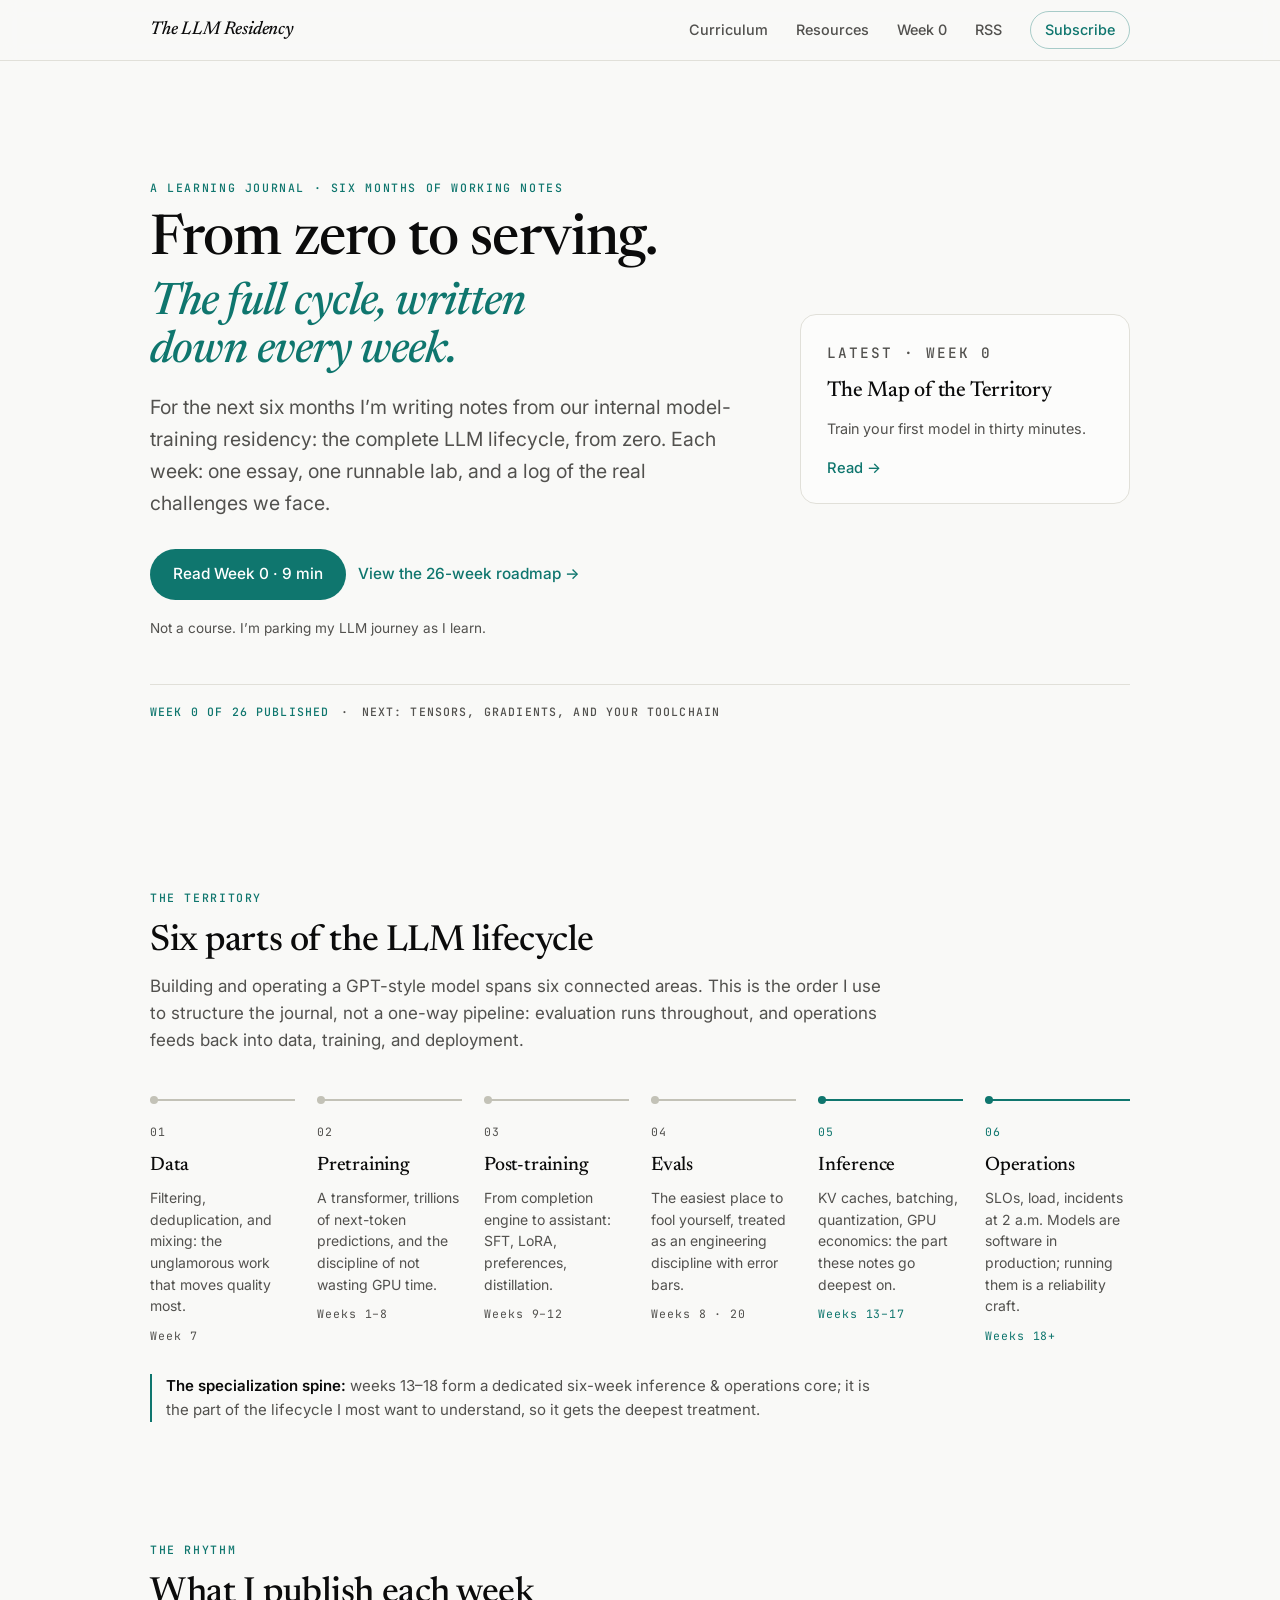
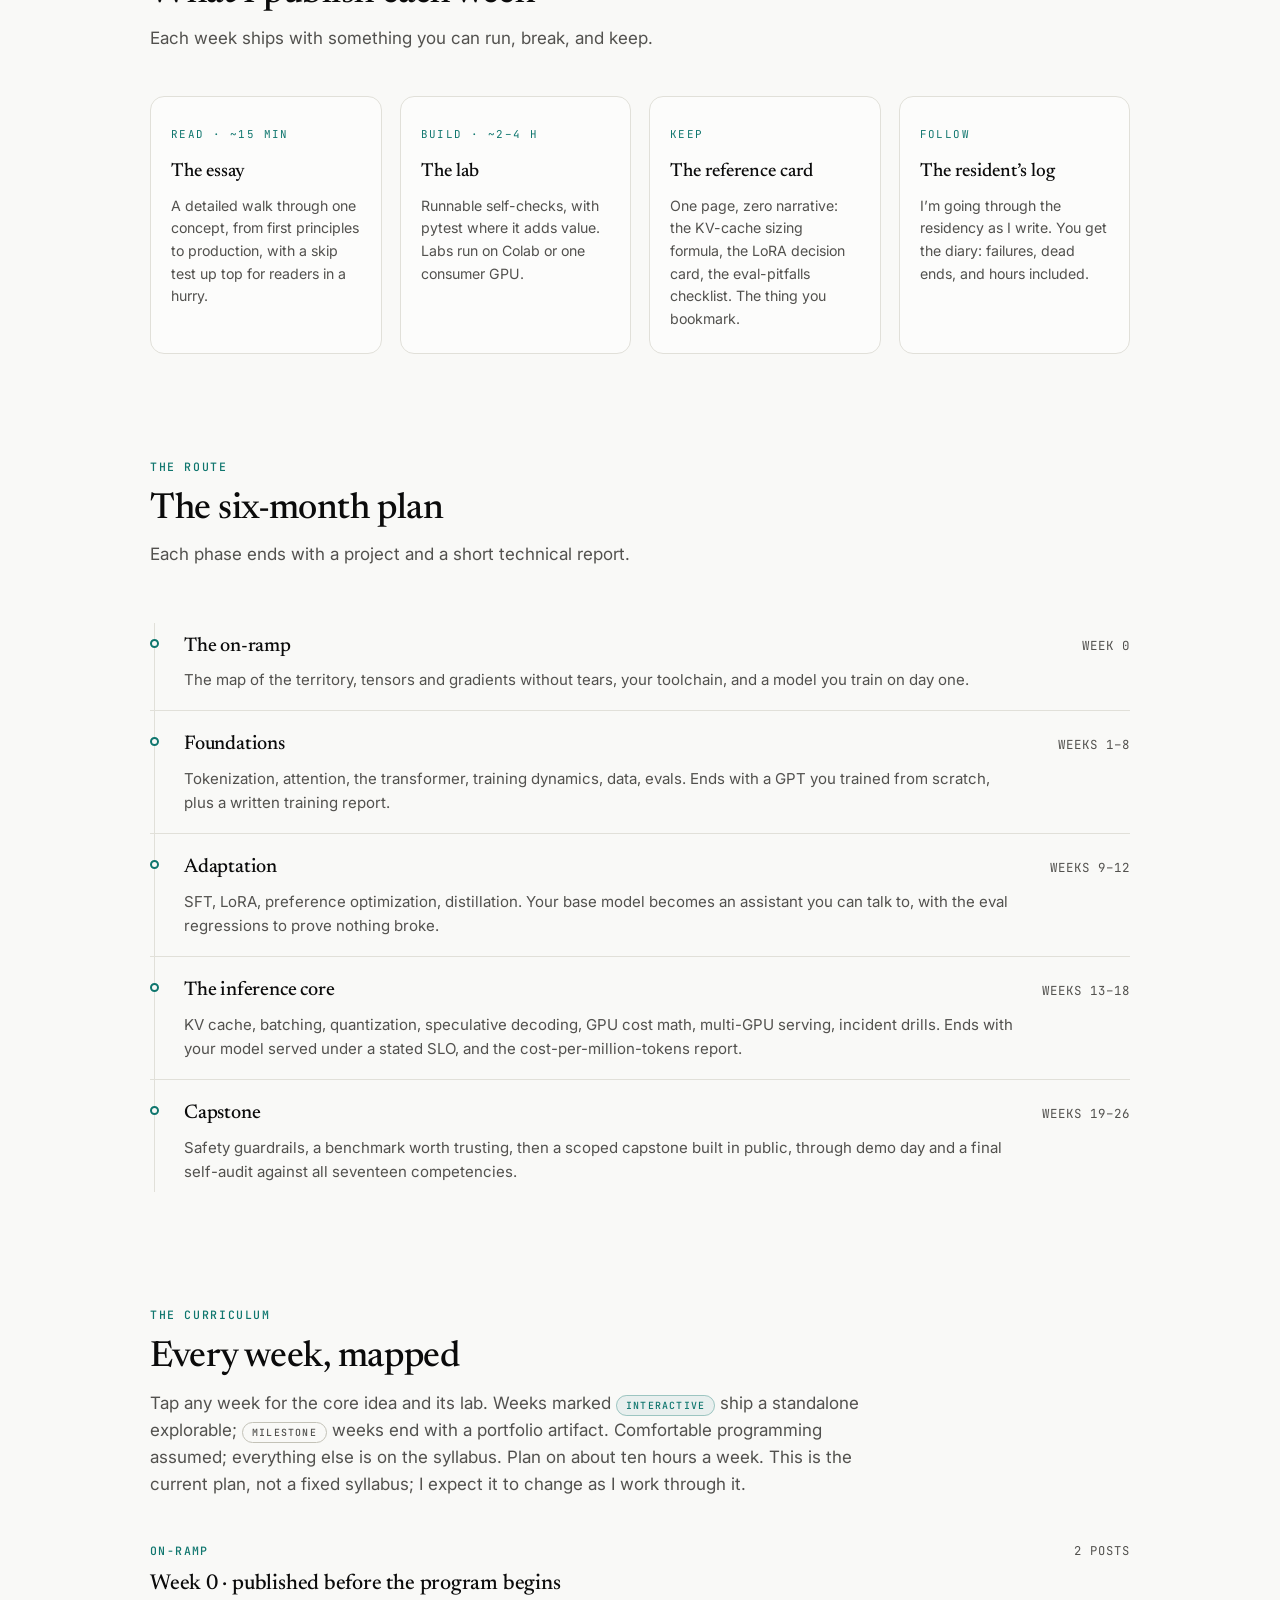
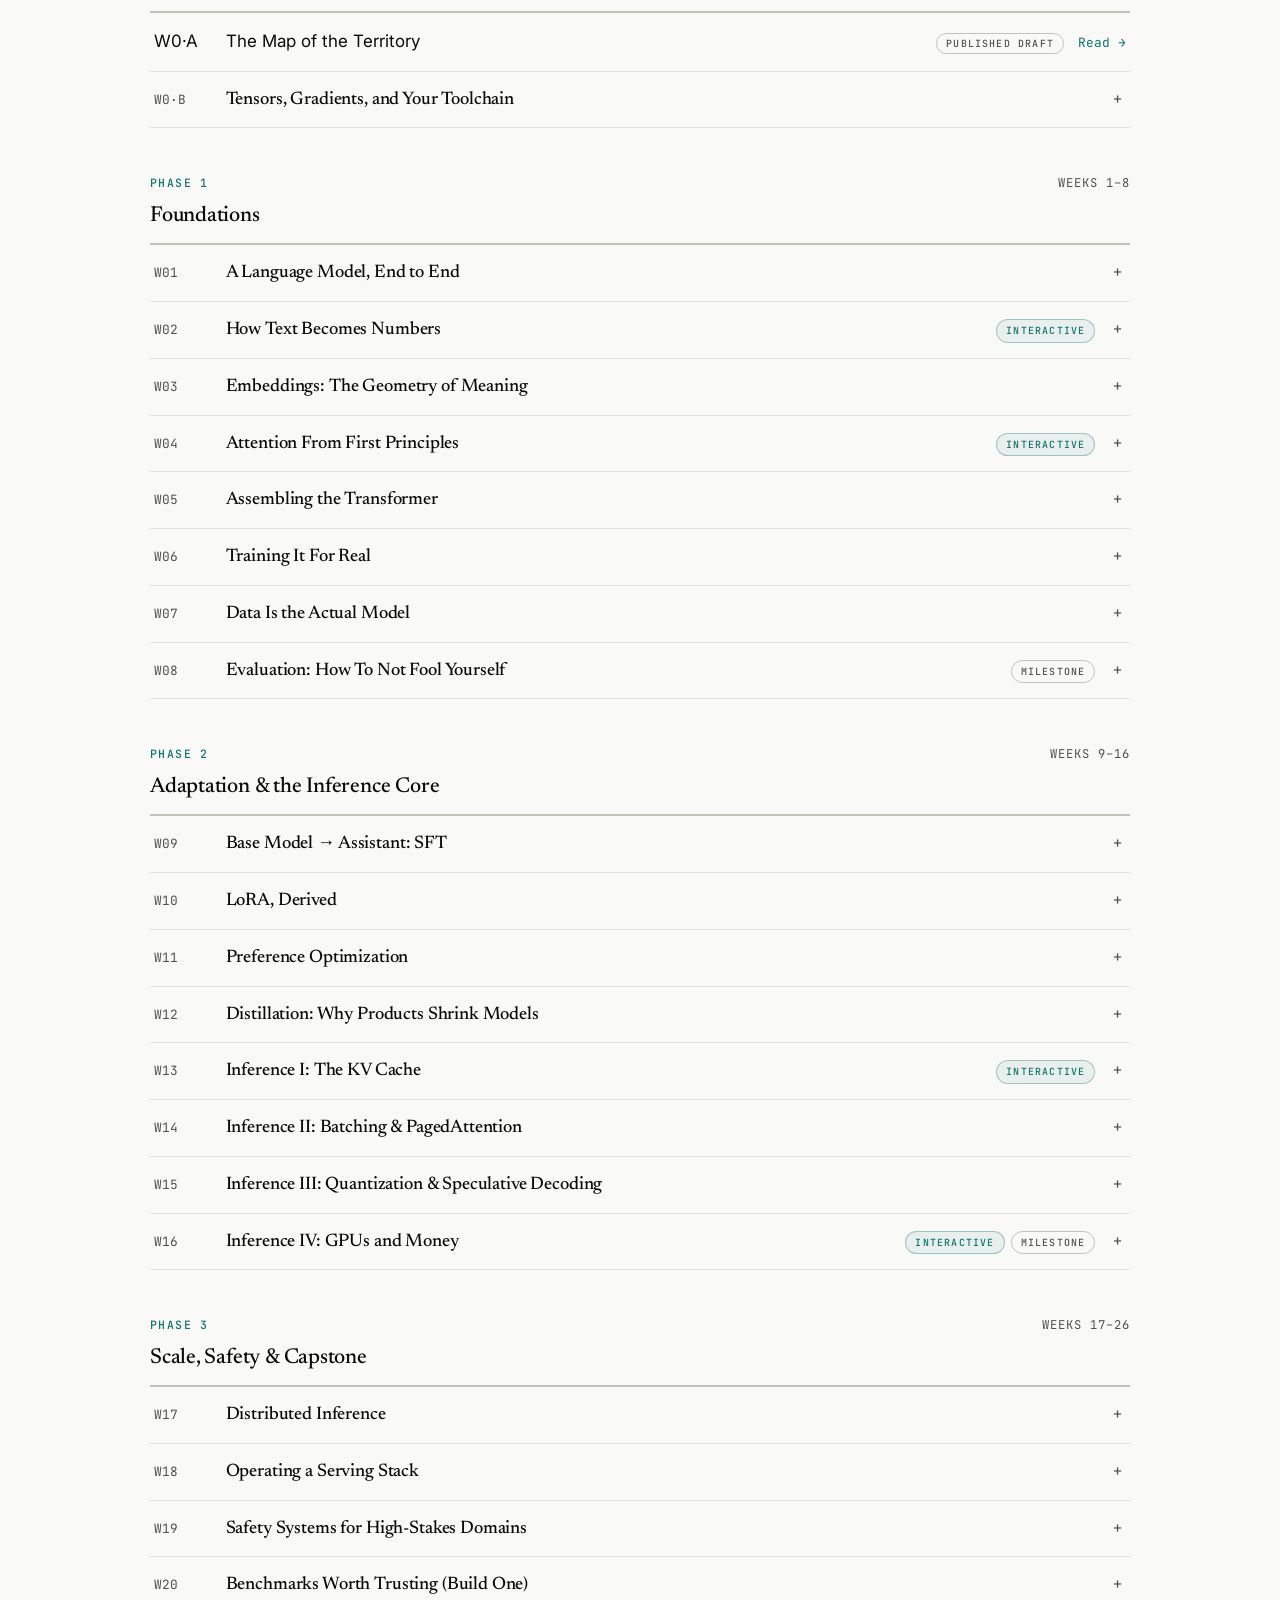
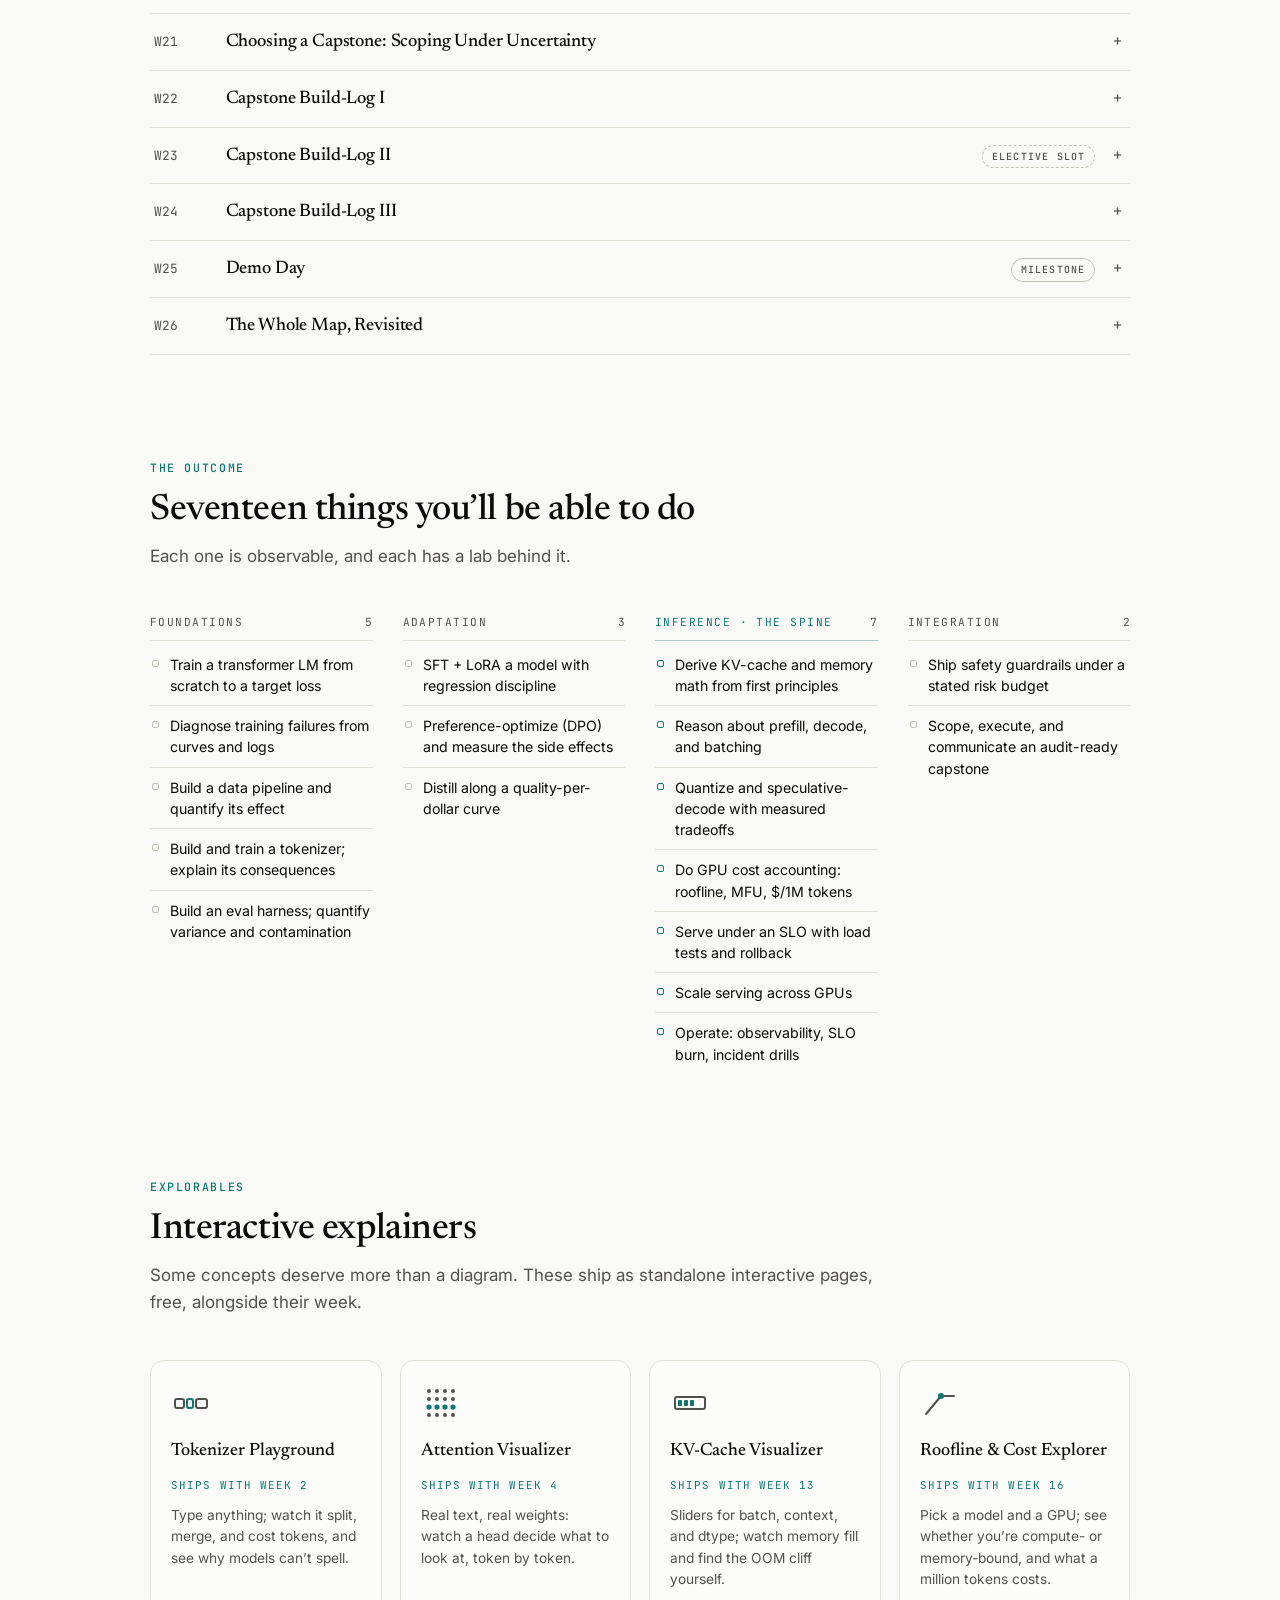
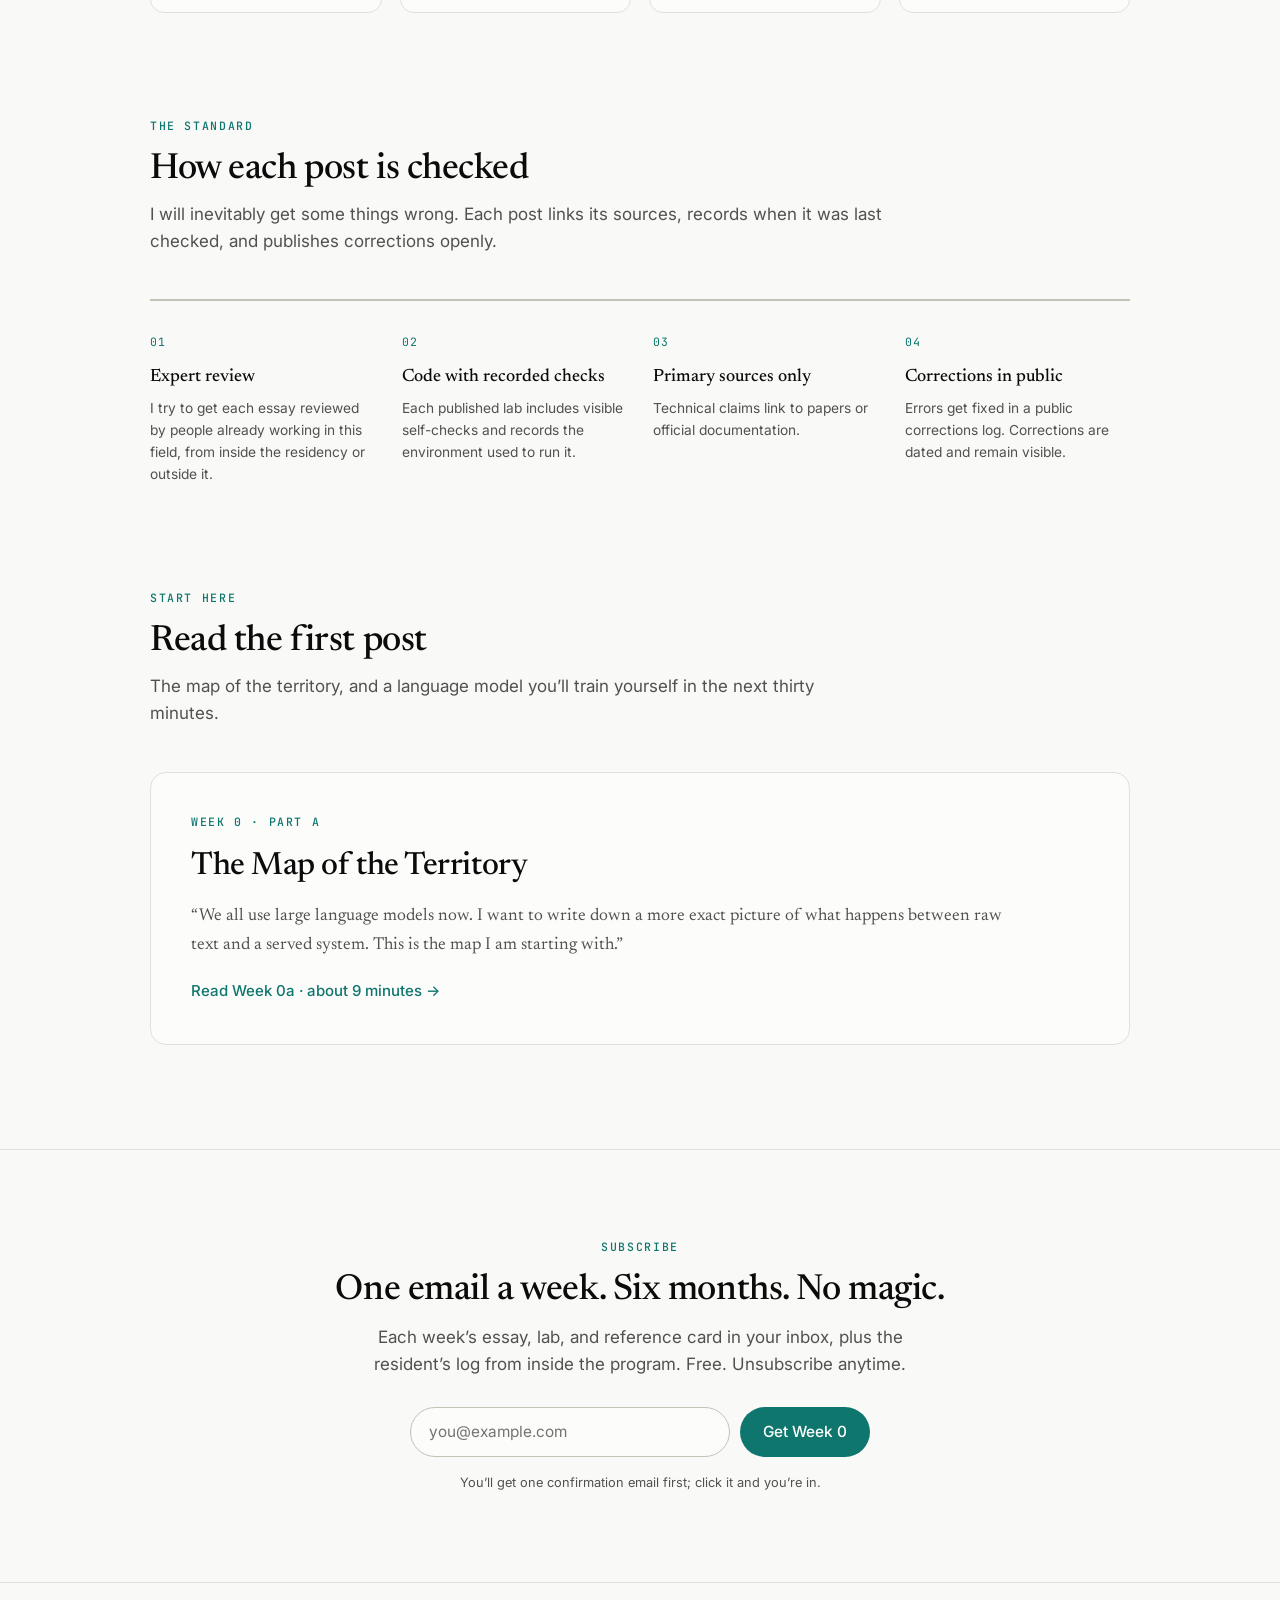
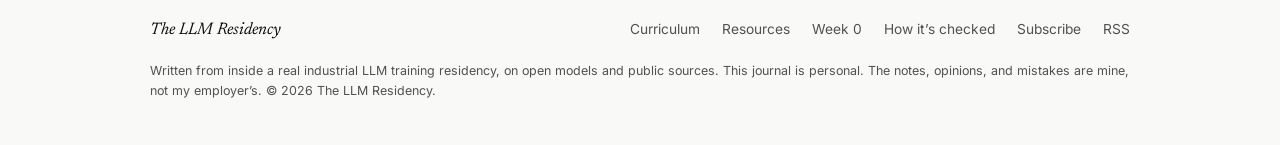
==== commit ee4872ef: "Homepage: plainer essay card; log line in our words" ====
--- a/index.html
+++ b/index.html
@@ -44,8 +44,8 @@
           <h1>From zero to serving. <em>The full cycle, written down every&nbsp;week.</em></h1>
           <p class="dek">
             For the next six months I’m writing notes from our internal model-training residency: the
-            complete LLM lifecycle, from zero. Each week: one essay, one runnable lab, and a log of what
-            broke and what it cost.
+            complete LLM lifecycle, from zero. Each week: one essay, one runnable lab, and a log of the
+            real challenges we face.
           </p>
           <div class="cta-row">
             <a class="btn btn-primary" href="week00a.html">Read Week 0 · 9 min</a>
@@ -132,8 +132,8 @@
       <div class="artifact-grid">
         <div class="artifact">
           <span class="tag">Read · ~15 min</span>
-          <h3>The flagship essay</h3>
-          <p>One concept, first principles to production. Every tensor shape-annotated, every claim cited, a skip test up top for readers in a hurry.</p>
+          <h3>The essay</h3>
+          <p>A detailed walk through one concept, from first principles to production, with a skip test up top for readers in a hurry.</p>
         </div>
         <div class="artifact">
           <span class="tag">Build · ~2–4 h</span>
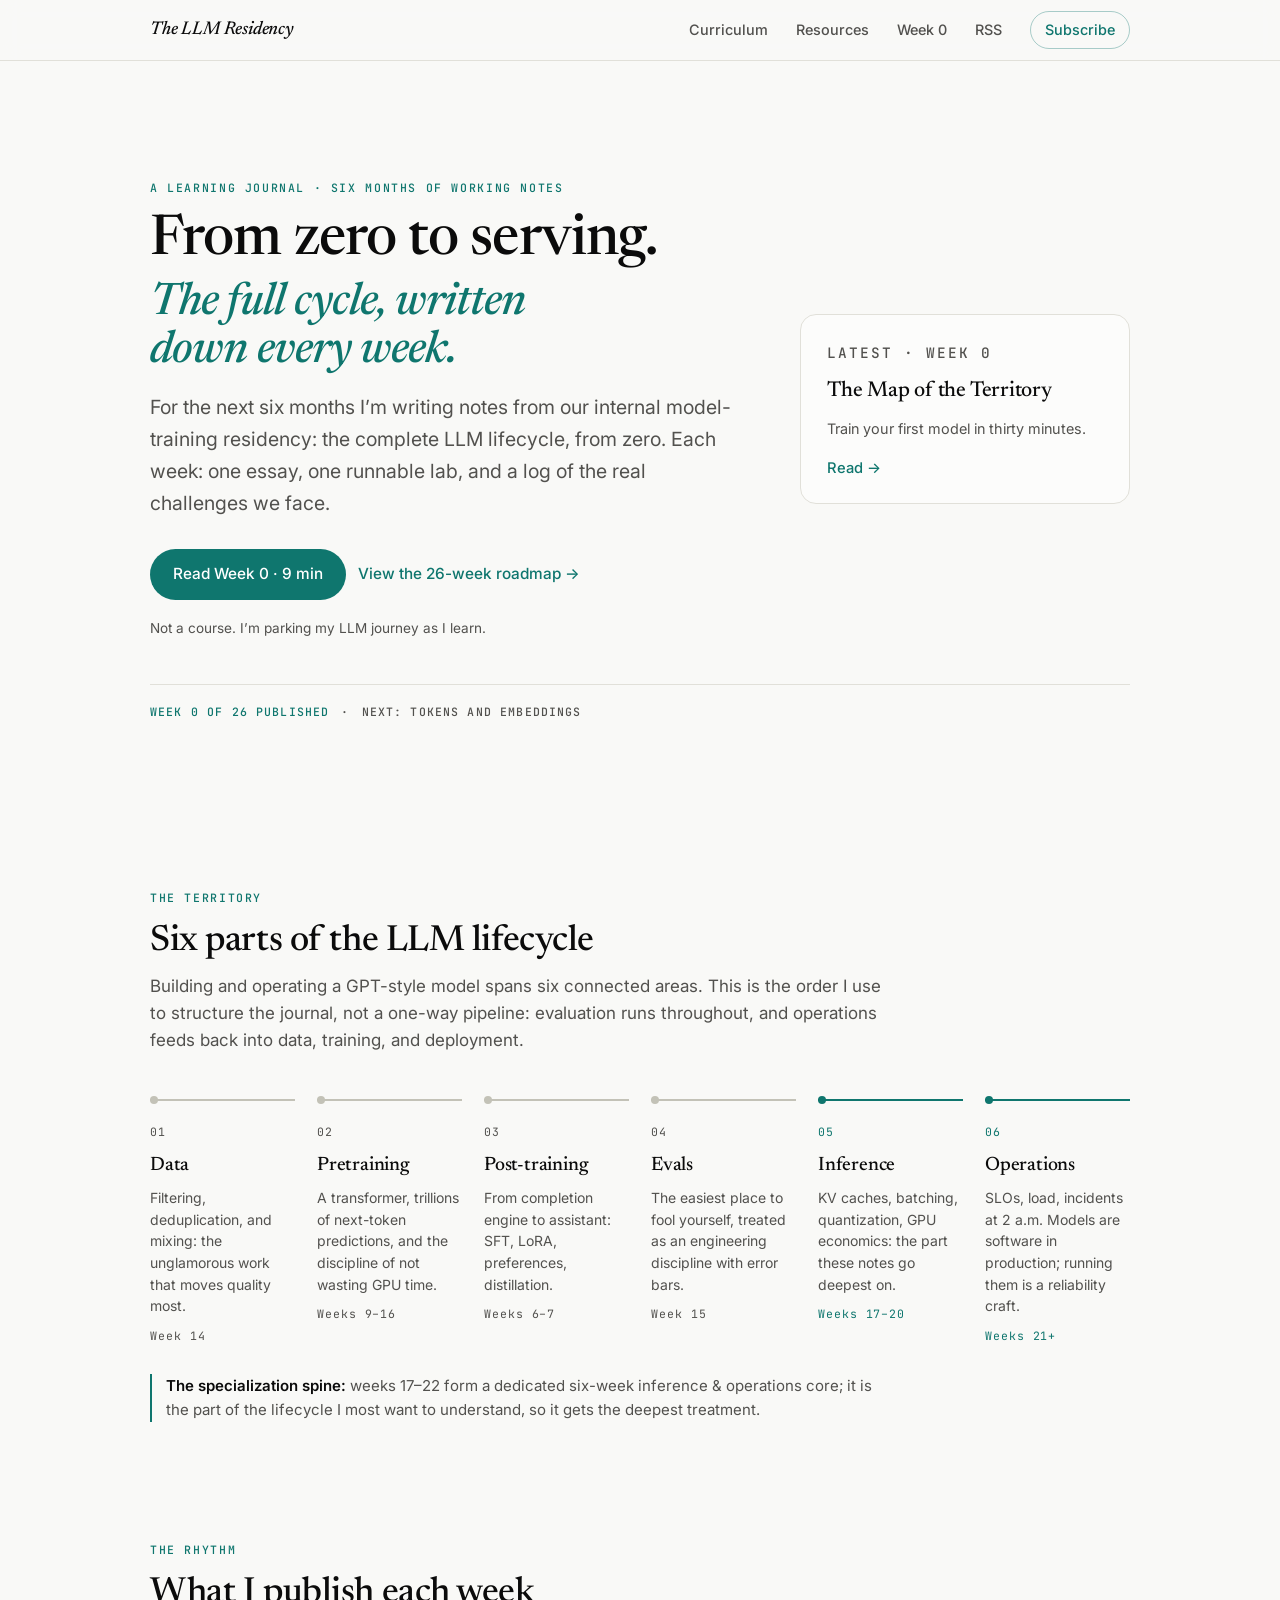
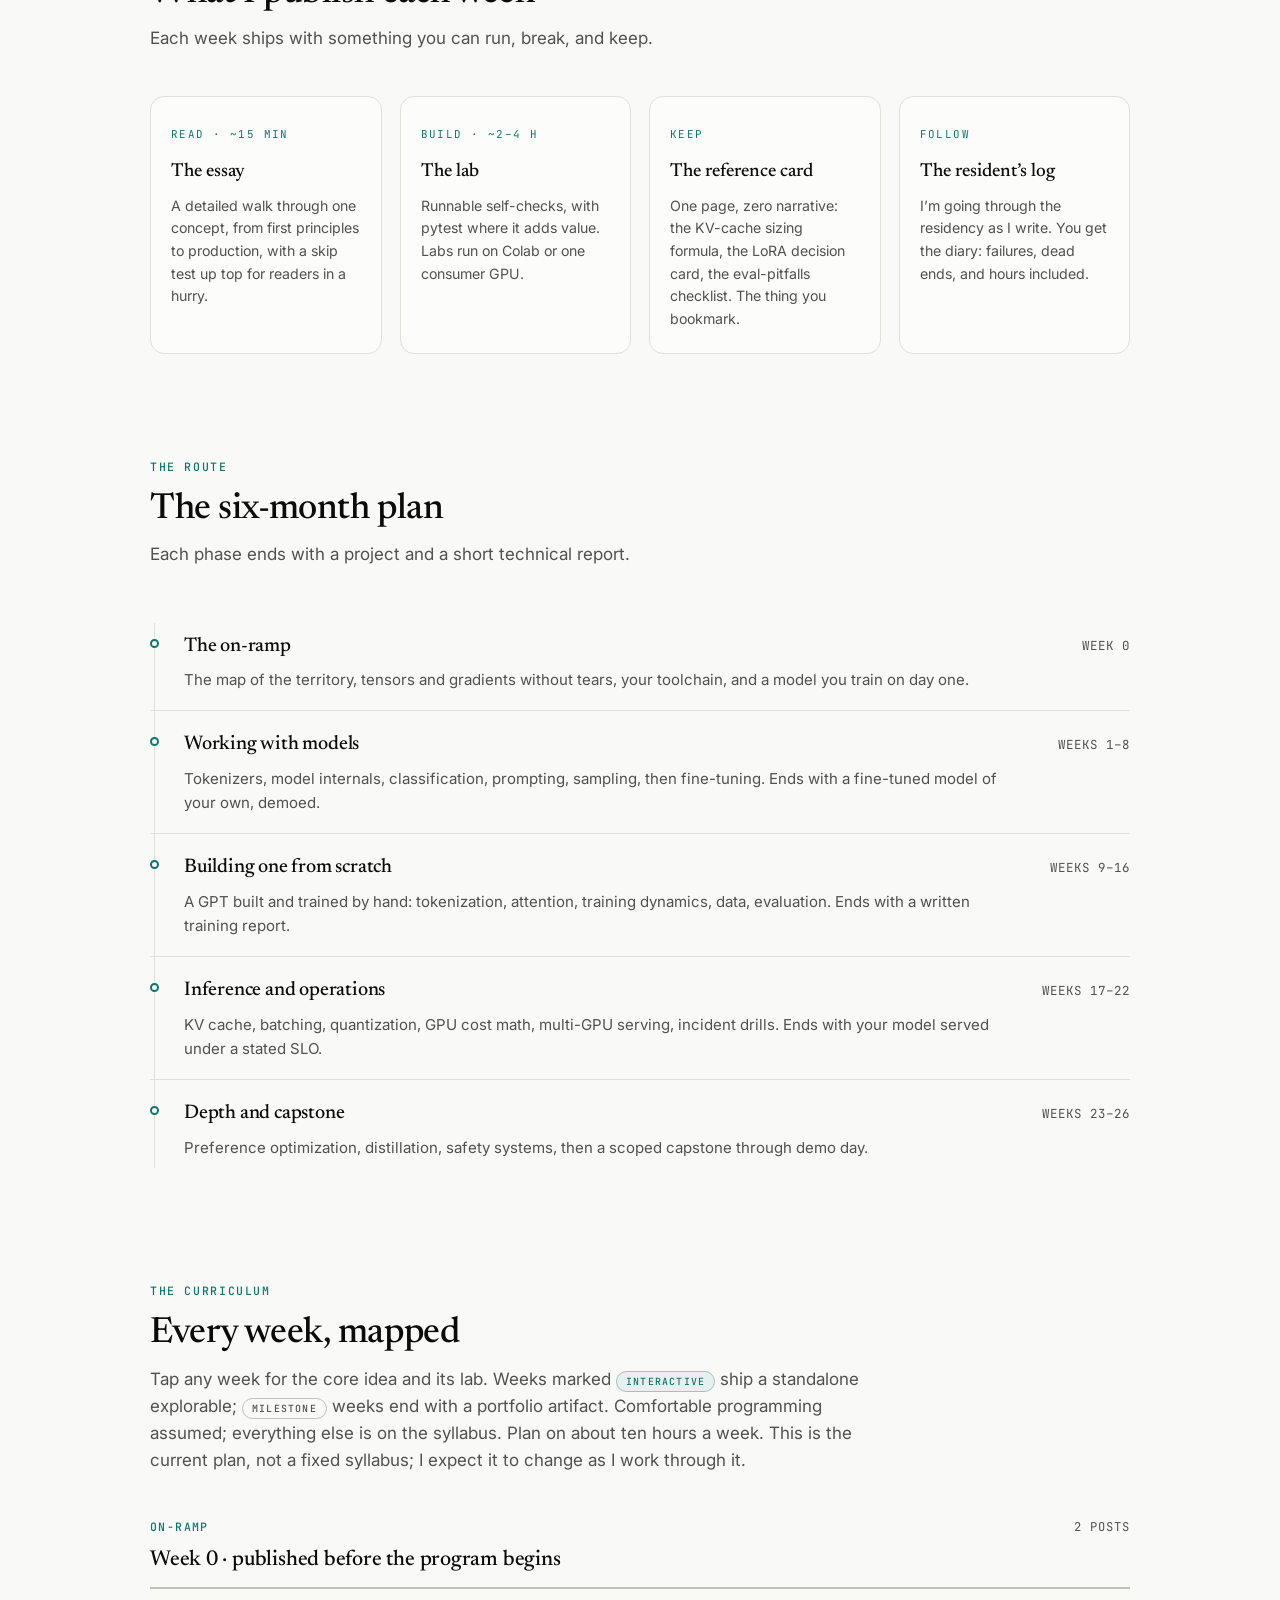
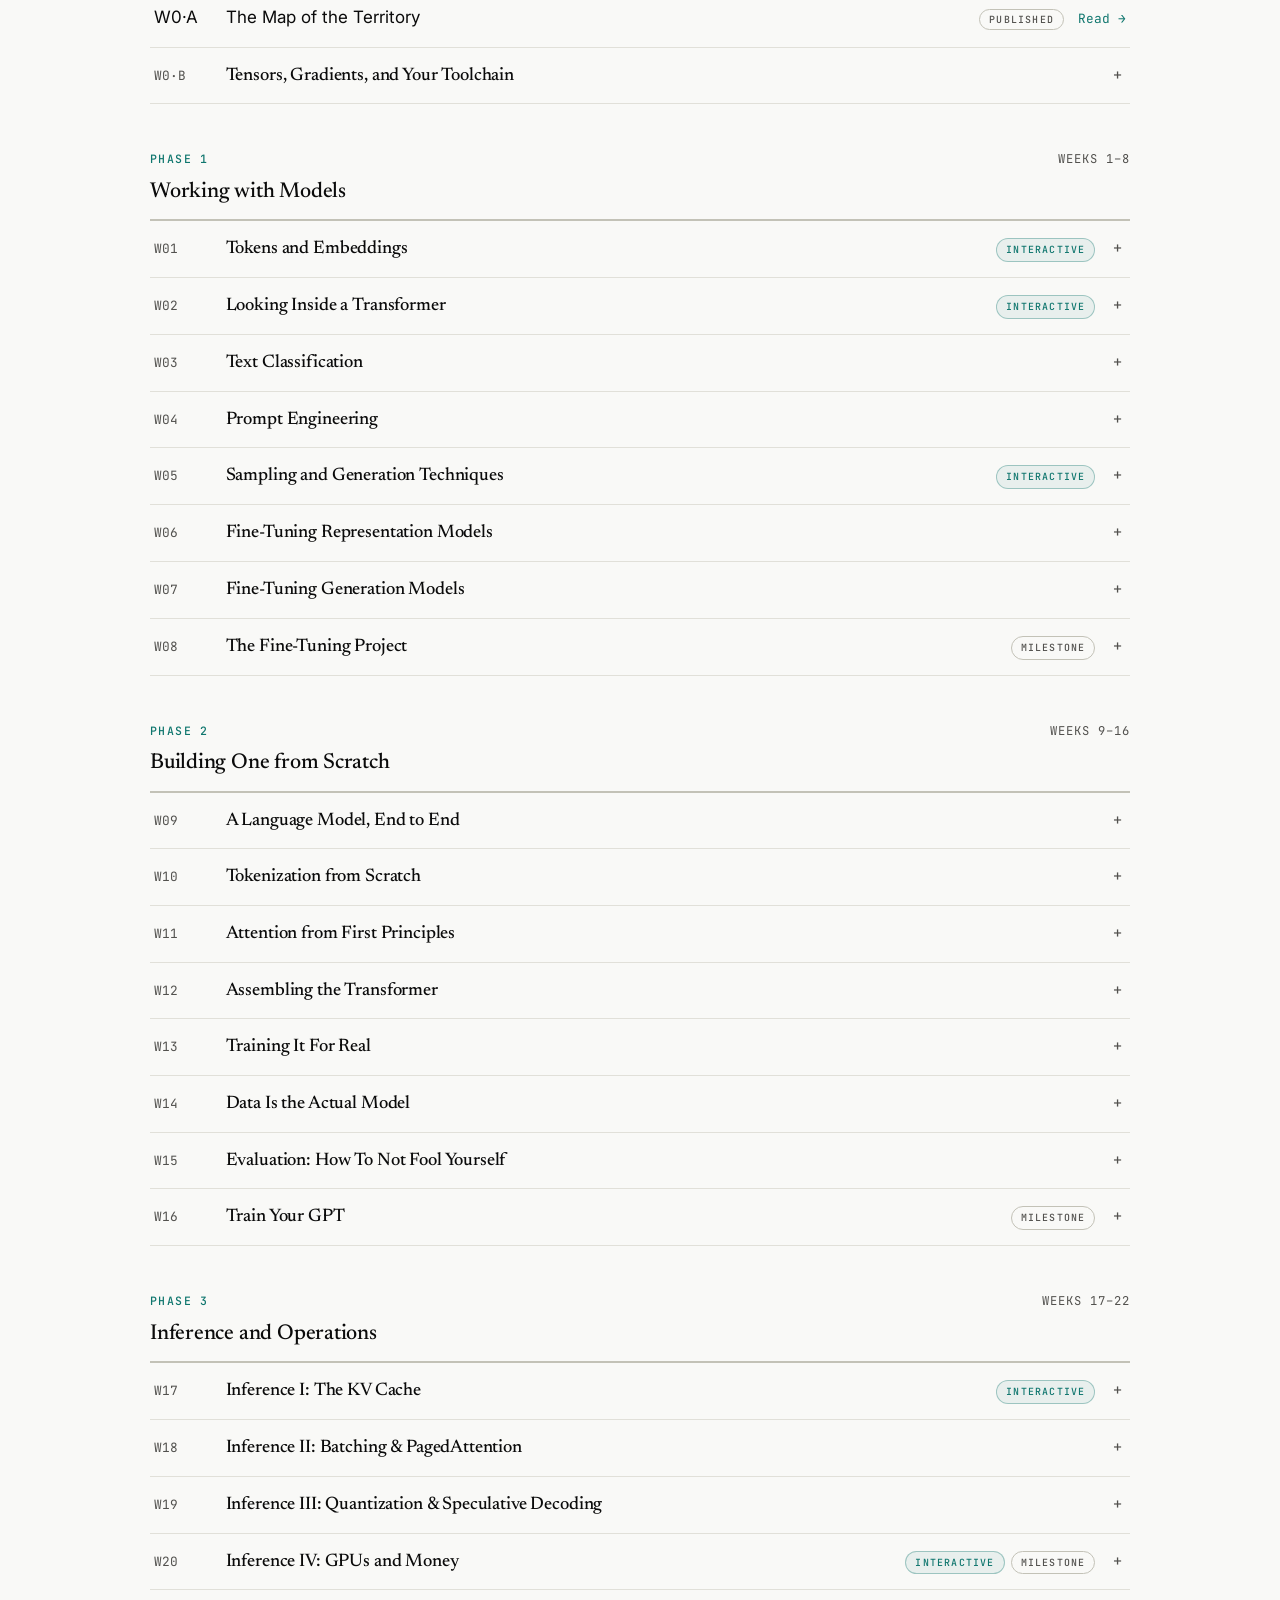
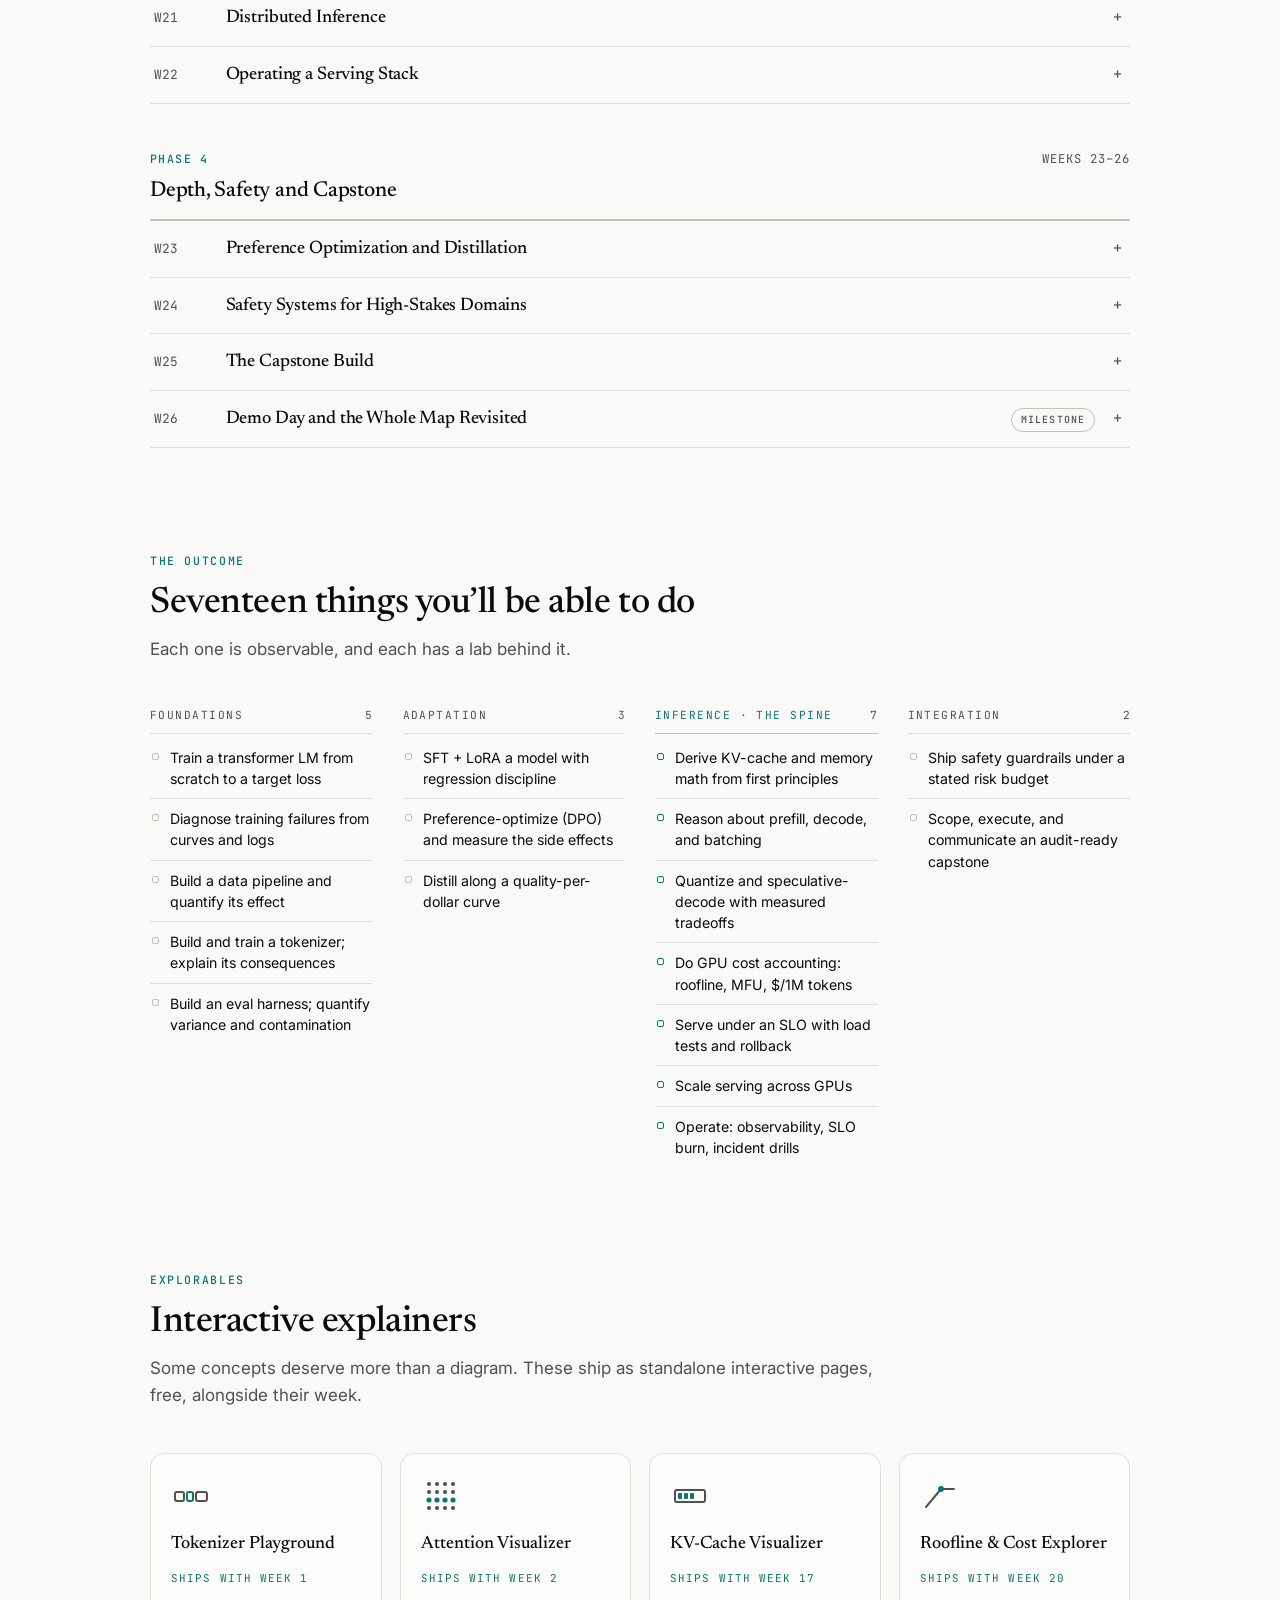
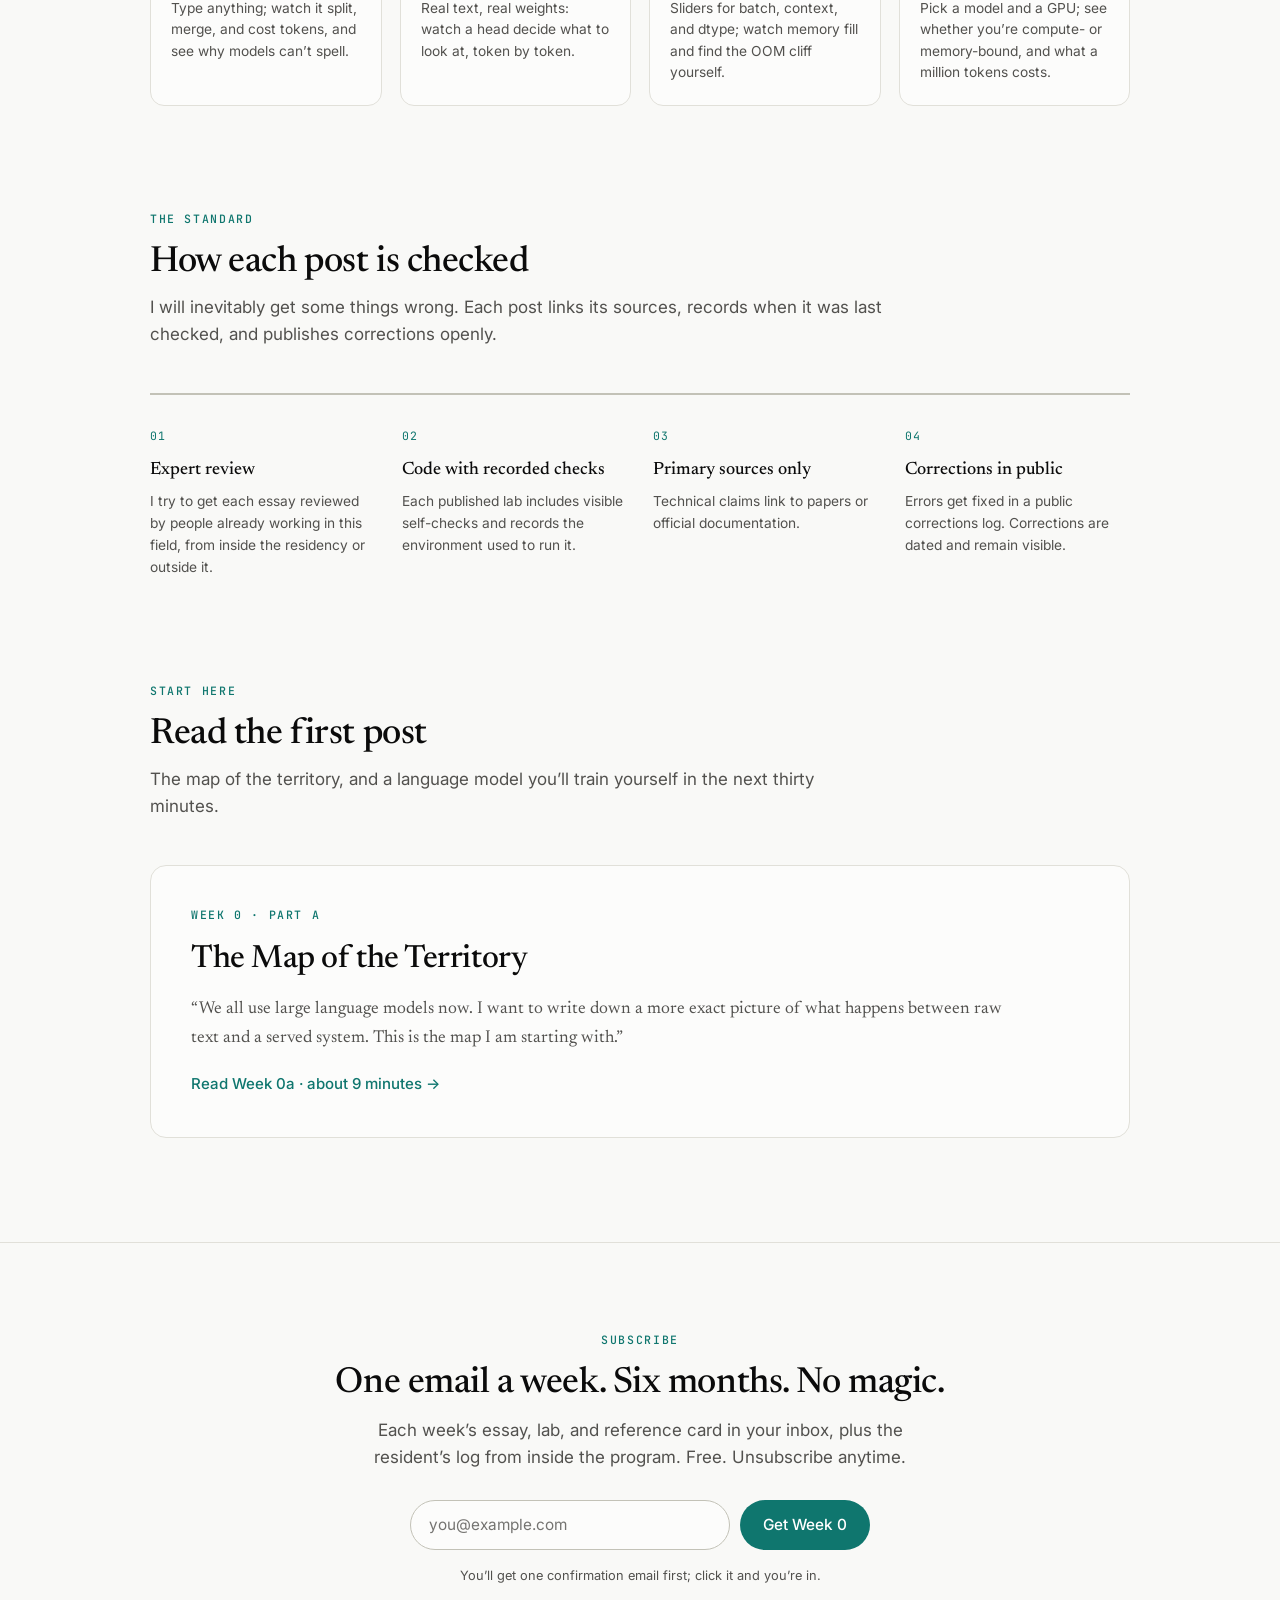
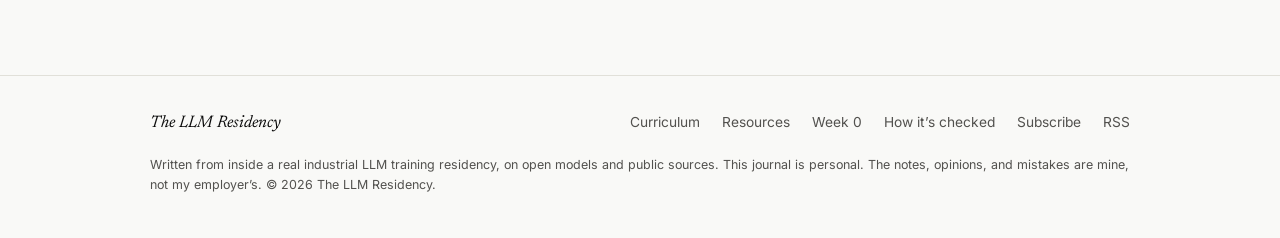
==== commit 6fc2d34b: "Re-sequence curriculum: applied phase first, from-scratch second; renumber all week references" ====
--- a/index.html
+++ b/index.html
@@ -61,7 +61,7 @@
         </a>
       </div>
 
-      <p class="progress"><span class="now">Week 0 of 26 published</span><span aria-hidden="true">·</span><span>Next: Tensors, Gradients, and Your Toolchain</span></p>
+      <p class="progress"><span class="now">Week 0 of 26 published</span><span aria-hidden="true">·</span><span>Next: Tokens and Embeddings</span></p>
     </div>
   </section>
 
@@ -81,42 +81,42 @@
           <span class="idx">01</span>
           <h3>Data</h3>
           <p>Filtering, deduplication, and mixing: the unglamorous work that moves quality most.</p>
-          <span class="weeks">Week 7</span>
+          <span class="weeks">Week 14</span>
         </div>
         <div class="stage">
           <span class="idx">02</span>
           <h3>Pretraining</h3>
           <p>A transformer, trillions of next-token predictions, and the discipline of not wasting GPU time.</p>
-          <span class="weeks">Weeks 1–8</span>
+          <span class="weeks">Weeks 9–16</span>
         </div>
         <div class="stage">
           <span class="idx">03</span>
           <h3>Post-training</h3>
           <p>From completion engine to assistant: SFT, LoRA, preferences, distillation.</p>
-          <span class="weeks">Weeks 9–12</span>
+          <span class="weeks">Weeks 6–7</span>
         </div>
         <div class="stage">
           <span class="idx">04</span>
           <h3>Evals</h3>
           <p>The easiest place to fool yourself, treated as an engineering discipline with error bars.</p>
-          <span class="weeks">Weeks 8 · 20</span>
+          <span class="weeks">Week 15</span>
         </div>
         <div class="stage is-core">
           <span class="idx">05</span>
           <h3>Inference</h3>
           <p>KV caches, batching, quantization, GPU economics: the part these notes go deepest on.</p>
-          <span class="weeks">Weeks 13–17</span>
+          <span class="weeks">Weeks 17–20</span>
         </div>
         <div class="stage is-core">
           <span class="idx">06</span>
           <h3>Operations</h3>
           <p>SLOs, load, incidents at 2 a.m. Models are software in production; running them is a reliability craft.</p>
-          <span class="weeks">Weeks 18+</span>
+          <span class="weeks">Weeks 21+</span>
         </div>
       </div>
 
       <p class="pipeline-caption">
-        <strong>The specialization spine:</strong> weeks 13–18 form a dedicated six-week inference &amp;
+        <strong>The specialization spine:</strong> weeks 17–22 form a dedicated six-week inference &amp;
         operations core; it is the part of the lifecycle I most want to understand, so it gets the deepest treatment.
       </p>
     </div>
@@ -168,24 +168,24 @@
           <p>The map of the territory, tensors and gradients without tears, your toolchain, and a model you train on day one.</p>
         </div>
         <div class="route-row">
-          <h3>Foundations</h3>
+          <h3>Working with models</h3>
           <span class="weeks">WEEKS 1–8</span>
-          <p>Tokenization, attention, the transformer, training dynamics, data, evals. Ends with a GPT you trained from scratch, plus a written training report.</p>
+          <p>Tokenizers, model internals, classification, prompting, sampling, then fine-tuning. Ends with a fine-tuned model of your own, demoed.</p>
         </div>
         <div class="route-row">
-          <h3>Adaptation</h3>
-          <span class="weeks">WEEKS 9–12</span>
-          <p>SFT, LoRA, preference optimization, distillation. Your base model becomes an assistant you can talk to, with the eval regressions to prove nothing broke.</p>
+          <h3>Building one from scratch</h3>
+          <span class="weeks">WEEKS 9–16</span>
+          <p>A GPT built and trained by hand: tokenization, attention, training dynamics, data, evaluation. Ends with a written training report.</p>
         </div>
         <div class="route-row">
-          <h3>The inference core</h3>
-          <span class="weeks">WEEKS 13–18</span>
-          <p>KV cache, batching, quantization, speculative decoding, GPU cost math, multi-GPU serving, incident drills. Ends with your model served under a stated SLO, and the cost-per-million-tokens report.</p>
+          <h3>Inference and operations</h3>
+          <span class="weeks">WEEKS 17–22</span>
+          <p>KV cache, batching, quantization, GPU cost math, multi-GPU serving, incident drills. Ends with your model served under a stated SLO.</p>
         </div>
         <div class="route-row">
-          <h3>Capstone</h3>
-          <span class="weeks">WEEKS 19–26</span>
-          <p>Safety guardrails, a benchmark worth trusting, then a scoped capstone built in public, through demo day and a final self-audit against all seventeen competencies.</p>
+          <h3>Depth and capstone</h3>
+          <span class="weeks">WEEKS 23–26</span>
+          <p>Preference optimization, distillation, safety systems, then a scoped capstone through demo day.</p>
         </div>
       </div>
     </div>
@@ -208,7 +208,7 @@
         <a class="week-link" href="week00a.html">
           <span class="no">W0·A</span>
           <span class="t">The Map of the Territory</span>
-          <span class="chips"><span class="chip chip-mile">published draft</span></span>
+          <span class="chips"><span class="chip chip-mile">published</span></span>
           <span class="go">Read →</span>
         </a>
 
@@ -228,64 +228,64 @@
       <!-- ---- Phase 1 ---- -->
       <div class="phase">
         <div class="phase-head">
-          <h3><span class="phase-label">Phase 1</span>Foundations</h3>
+          <h3><span class="phase-label">Phase 1</span>Working with Models</h3>
           <span class="weeks">WEEKS 1–8</span>
         </div>
 
         <details class="week">
-          <summary><span class="no">W01</span><span class="t">A Language Model, End to End</span><span class="chips"></span></summary>
-          <div class="body">
-            <p class="aha">A language model predicts the next token; cross-entropy measures how surprised it was.</p>
-            <p class="lab"><strong>LAB</strong> · Count-based bigram → neural bigram → MLP, with held-out evaluation from day one.</p>
-          </div>
-        </details>
-        <details class="week">
-          <summary><span class="no">W02</span><span class="t">How Text Becomes Numbers</span><span class="chips"><span class="chip chip-int">interactive</span></span></summary>
-          <div class="body">
-            <p class="aha">Many LLM quirks trace back to tokenization: arithmetic, spelling, multilingual cost.</p>
-            <p class="lab"><strong>LAB</strong> · Build BPE from scratch and train it on a real corpus. Ships with the Tokenizer Playground.</p>
-          </div>
-        </details>
-        <details class="week">
-          <summary><span class="no">W03</span><span class="t">Embeddings: The Geometry of Meaning</span><span class="chips"></span></summary>
-          <div class="body">
-            <p class="aha">Embeddings turn tokens into vectors where direction carries meaning.</p>
-            <p class="lab"><strong>LAB</strong> · Train embeddings; probe analogies and, more instructively, their failure modes.</p>
-          </div>
-        </details>
-        <details class="week">
-          <summary><span class="no">W04</span><span class="t">Attention From First Principles</span><span class="chips"><span class="chip chip-int">interactive</span></span></summary>
+          <summary><span class="no">W01</span><span class="t">Tokens and Embeddings</span><span class="chips"><span class="chip chip-int">interactive</span></span></summary>
+          <div class="body">
+            <p class="aha">Models never see words; they see token ids and the vectors those ids map to.</p>
+            <p class="lab"><strong>LAB</strong> · Tokenize real text with a production tokenizer; inspect the ids, then the embeddings behind them. Ships with the Tokenizer Playground.</p>
+          </div>
+        </details>
+        <details class="week">
+          <summary><span class="no">W02</span><span class="t">Looking Inside a Transformer</span><span class="chips"><span class="chip chip-int">interactive</span></span></summary>
           <div class="body">
             <p class="aha">Attention is a differentiable lookup: Q asks, K matches, V delivers.</p>
-            <p class="lab"><strong>LAB</strong> · One causal head from scratch; visualize its weights on real text. Ships with the Attention Visualizer.</p>
-          </div>
-        </details>
-        <details class="week">
-          <summary><span class="no">W05</span><span class="t">Assembling the Transformer</span><span class="chips"></span></summary>
-          <div class="body">
-            <p class="aha">The residual stream is a shared bus; every block reads it, modifies it, writes it back.</p>
-            <p class="lab"><strong>LAB</strong> · Head → block → GPT-2-small shape; RoPE vs learned positions; count the parameters by hand.</p>
-          </div>
-        </details>
-        <details class="week">
-          <summary><span class="no">W06</span><span class="t">Training It For Real</span><span class="chips"></span></summary>
-          <div class="body">
-            <p class="aha">Loss curves are dashboards; most training failures have recognizable signatures.</p>
-            <p class="lab"><strong>LAB</strong> · Train on TinyStories; find four planted bugs from the curves alone; GPU memory accounting: estimate first, then measure.</p>
-          </div>
-        </details>
-        <details class="week">
-          <summary><span class="no">W07</span><span class="t">Data Is the Actual Model</span><span class="chips"></span></summary>
-          <div class="body">
-            <p class="aha">Filtering, deduplication, and dataset mixture can materially change model quality.</p>
-            <p class="lab"><strong>LAB</strong> · Build a mini pipeline; measure exactly what dirty data does to your Week-6 model.</p>
-          </div>
-        </details>
-        <details class="week">
-          <summary><span class="no">W08</span><span class="t">Evaluation: How To Not Fool Yourself</span><span class="chips"><span class="chip chip-mile">milestone</span></span></summary>
-          <div class="body">
-            <p class="aha">Benchmark items can contaminate training data, and scores depend on the dataset, prompt, sampling, and judge.</p>
-            <p class="lab"><strong>LAB</strong> · Build the eval harness used throughout the residency; create held-out data, repeat stochastic measurements, and report uncertainty. <strong>MILESTONE</strong> · “I trained a GPT”: a training report with curves, samples, evals, and cost.</p>
+            <p class="lab"><strong>LAB</strong> · Trace a forward pass through a real model, layer by layer; visualize attention on real text. Ships with the Attention Visualizer.</p>
+          </div>
+        </details>
+        <details class="week">
+          <summary><span class="no">W03</span><span class="t">Text Classification</span><span class="chips"></span></summary>
+          <div class="body">
+            <p class="aha">Representation models read; generation models write. Classification wants a reader.</p>
+            <p class="lab"><strong>LAB</strong> · Classify with embeddings plus a linear head, then with a fine-tuned encoder; compare the two.</p>
+          </div>
+        </details>
+        <details class="week">
+          <summary><span class="no">W04</span><span class="t">Prompt Engineering</span><span class="chips"></span></summary>
+          <div class="body">
+            <p class="aha">Structure, examples, and constraints move accuracy more than clever wording.</p>
+            <p class="lab"><strong>LAB</strong> · Build a small eval set and measure prompt variants against it instead of eyeballing.</p>
+          </div>
+        </details>
+        <details class="week">
+          <summary><span class="no">W05</span><span class="t">Sampling and Generation Techniques</span><span class="chips"><span class="chip chip-int">interactive</span></span></summary>
+          <div class="body">
+            <p class="aha">Temperature, top-k, and top-p reshape the same distribution you watched in Week 0.</p>
+            <p class="lab"><strong>LAB</strong> · Add sampling controls to the Week 0 sampler; measure diversity against coherence.</p>
+          </div>
+        </details>
+        <details class="week">
+          <summary><span class="no">W06</span><span class="t">Fine-Tuning Representation Models</span><span class="chips"></span></summary>
+          <div class="body">
+            <p class="aha">A small labeled set plus a pretrained encoder beats training from nothing.</p>
+            <p class="lab"><strong>LAB</strong> · Fine-tune an encoder for classification; track what improves and what regresses.</p>
+          </div>
+        </details>
+        <details class="week">
+          <summary><span class="no">W07</span><span class="t">Fine-Tuning Generation Models</span><span class="chips"></span></summary>
+          <div class="body">
+            <p class="aha">Fine-tuning lives in a low-rank subspace; one rented GPU is enough to matter.</p>
+            <p class="lab"><strong>LAB</strong> · SFT, then LoRA, on an open model; get the chat template right; measure with a held-out set.</p>
+          </div>
+        </details>
+        <details class="week">
+          <summary><span class="no">W08</span><span class="t">The Fine-Tuning Project</span><span class="chips"><span class="chip chip-mile">milestone</span></span></summary>
+          <div class="body">
+            <p class="aha">One adapted model, shipped end to end.</p>
+            <p class="lab"><strong>LAB</strong> · <strong>MILESTONE</strong> · a fine-tuned model with a written report: data, method, evals, and cost.</p>
           </div>
         </details>
       </div>
@@ -293,64 +293,64 @@
       <!-- ---- Phase 2 ---- -->
       <div class="phase">
         <div class="phase-head">
-          <h3><span class="phase-label">Phase 2</span>Adaptation &amp; the Inference Core</h3>
+          <h3><span class="phase-label">Phase 2</span>Building One from Scratch</h3>
           <span class="weeks">WEEKS 9–16</span>
         </div>
 
         <details class="week">
-          <summary><span class="no">W09</span><span class="t">Base Model → Assistant: SFT</span><span class="chips"></span></summary>
-          <div class="body">
-            <p class="aha">An assistant is a persona trained on top of a base model; a wrong chat template breaks it quietly.</p>
-            <p class="lab"><strong>LAB</strong> · SFT an open 0.5–3B model on a public instruct set; get loss masking right.</p>
-          </div>
-        </details>
-        <details class="week">
-          <summary><span class="no">W10</span><span class="t">LoRA, Derived</span><span class="chips"></span></summary>
-          <div class="body">
-            <p class="aha">Fine-tuning lives in a low-rank subspace; one rented GPU is enough to matter.</p>
-            <p class="lab"><strong>LAB</strong> · LoRA vs full fine-tune: quality, VRAM, cost, with regressions caught by your Week-8 harness.</p>
-          </div>
-        </details>
-        <details class="week">
-          <summary><span class="no">W11</span><span class="t">Preference Optimization</span><span class="chips"></span></summary>
-          <div class="body">
-            <p class="aha">RLHF is a multi-stage pipeline; DPO gives most of the benefit with far less machinery.</p>
-            <p class="lab"><strong>LAB</strong> · DPO on public preference data; before/after evals, plus a sycophancy check.</p>
-          </div>
-        </details>
-        <details class="week">
-          <summary><span class="no">W12</span><span class="t">Distillation: Why Products Shrink Models</span><span class="chips"></span></summary>
-          <div class="body">
-            <p class="aha">A big model can teach a small one; latency-bound products live on this.</p>
-            <p class="lab"><strong>LAB</strong> · Distill your SFT model into a smaller one; measure the gap honestly.</p>
-          </div>
-        </details>
-        <details class="week">
-          <summary><span class="no">W13</span><span class="t">Inference I: The KV Cache</span><span class="chips"><span class="chip chip-int">interactive</span></span></summary>
-          <div class="body">
-            <p class="aha">During decoding, memory bandwidth limits throughput more than arithmetic does.</p>
-            <p class="lab"><strong>LAB</strong> · Derive the KV-cache sizing formula; verify it against measurement within 5%; find the OOM cliff. Ships with the KV-Cache Visualizer.</p>
-          </div>
-        </details>
-        <details class="week">
-          <summary><span class="no">W14</span><span class="t">Inference II: Batching &amp; PagedAttention</span><span class="chips"></span></summary>
-          <div class="body">
-            <p class="aha">Throughput comes from batching; PagedAttention manages KV memory the way an OS manages virtual memory.</p>
-            <p class="lab"><strong>LAB</strong> · vLLM vs a naive generation loop: TTFT, ITL, and throughput under real load.</p>
-          </div>
-        </details>
-        <details class="week">
-          <summary><span class="no">W15</span><span class="t">Inference III: Quantization &amp; Speculative Decoding</span><span class="chips"></span></summary>
-          <div class="body">
-            <p class="aha">Compare quantization and speculative decoding by quality, latency, memory, and cost.</p>
-            <p class="lab"><strong>LAB</strong> · Quantize weights and KV (int8 / int4 / FP8); add a draft model; measure everything.</p>
-          </div>
-        </details>
-        <details class="week">
-          <summary><span class="no">W16</span><span class="t">Inference IV: GPUs and Money</span><span class="chips"><span class="chip chip-int">interactive</span> <span class="chip chip-mile">milestone</span></span></summary>
-          <div class="body">
-            <p class="aha">Roofline thinking: know whether you’re compute-bound or memory-bound before you optimize.</p>
-            <p class="lab"><strong>LAB</strong> · GPU anatomy, MFU, dollars-per-million-tokens. <strong>MILESTONE</strong> · your fine-tuned model, served under a stated SLO, with the cost / latency / quality report. Ships with the Roofline &amp; Cost Explorer.</p>
+          <summary><span class="no">W09</span><span class="t">A Language Model, End to End</span><span class="chips"></span></summary>
+          <div class="body">
+            <p class="aha">A language model predicts the next token; cross-entropy measures how surprised it was.</p>
+            <p class="lab"><strong>LAB</strong> · Count-based bigram → neural bigram → MLP, with held-out evaluation from day one.</p>
+          </div>
+        </details>
+        <details class="week">
+          <summary><span class="no">W10</span><span class="t">Tokenization from Scratch</span><span class="chips"></span></summary>
+          <div class="body">
+            <p class="aha">Many LLM quirks trace back to tokenization: arithmetic, spelling, multilingual cost.</p>
+            <p class="lab"><strong>LAB</strong> · Build BPE from scratch and train it on a real corpus.</p>
+          </div>
+        </details>
+        <details class="week">
+          <summary><span class="no">W11</span><span class="t">Attention from First Principles</span><span class="chips"></span></summary>
+          <div class="body">
+            <p class="aha">The whole mechanism is a few matrix multiplications you can write yourself.</p>
+            <p class="lab"><strong>LAB</strong> · One causal head from scratch; check its output against the framework's.</p>
+          </div>
+        </details>
+        <details class="week">
+          <summary><span class="no">W12</span><span class="t">Assembling the Transformer</span><span class="chips"></span></summary>
+          <div class="body">
+            <p class="aha">The residual stream is a shared bus; every block reads it, modifies it, writes it back.</p>
+            <p class="lab"><strong>LAB</strong> · Head → block → GPT-2-small shape; RoPE vs learned positions; count the parameters by hand.</p>
+          </div>
+        </details>
+        <details class="week">
+          <summary><span class="no">W13</span><span class="t">Training It For Real</span><span class="chips"></span></summary>
+          <div class="body">
+            <p class="aha">Loss curves are dashboards; most training failures have recognizable signatures.</p>
+            <p class="lab"><strong>LAB</strong> · Train on TinyStories; find four planted bugs from the curves alone; GPU memory accounting: estimate first, then measure.</p>
+          </div>
+        </details>
+        <details class="week">
+          <summary><span class="no">W14</span><span class="t">Data Is the Actual Model</span><span class="chips"></span></summary>
+          <div class="body">
+            <p class="aha">Filtering, deduplication, and dataset mixture can materially change model quality.</p>
+            <p class="lab"><strong>LAB</strong> · Build a mini pipeline; measure exactly what dirty data does to your Week-13 model.</p>
+          </div>
+        </details>
+        <details class="week">
+          <summary><span class="no">W15</span><span class="t">Evaluation: How To Not Fool Yourself</span><span class="chips"></span></summary>
+          <div class="body">
+            <p class="aha">Benchmark items can contaminate training data, and scores depend on the dataset, prompt, sampling, and judge.</p>
+            <p class="lab"><strong>LAB</strong> · Build the eval harness used for the rest of the residency; create held-out data, repeat stochastic measurements, and report uncertainty.</p>
+          </div>
+        </details>
+        <details class="week">
+          <summary><span class="no">W16</span><span class="t">Train Your GPT</span><span class="chips"><span class="chip chip-mile">milestone</span></span></summary>
+          <div class="body">
+            <p class="aha">The whole phase composes into one training run.</p>
+            <p class="lab"><strong>LAB</strong> · <strong>MILESTONE</strong> · a small GPT trained end to end, with a training report: curves, samples, evals, and cost.</p>
           </div>
         </details>
       </div>
@@ -358,82 +358,90 @@
       <!-- ---- Phase 3 ---- -->
       <div class="phase">
         <div class="phase-head">
-          <h3><span class="phase-label">Phase 3</span>Scale, Safety &amp; Capstone</h3>
-          <span class="weeks">WEEKS 17–26</span>
-        </div>
-
-        <details class="week">
-          <summary><span class="no">W17</span><span class="t">Distributed Inference</span><span class="chips"></span></summary>
+          <h3><span class="phase-label">Phase 3</span>Inference and Operations</h3>
+          <span class="weeks">WEEKS 17–22</span>
+        </div>
+
+        <details class="week">
+          <summary><span class="no">W17</span><span class="t">Inference I: The KV Cache</span><span class="chips"><span class="chip chip-int">interactive</span></span></summary>
+          <div class="body">
+            <p class="aha">During decoding, memory bandwidth limits throughput more than arithmetic does.</p>
+            <p class="lab"><strong>LAB</strong> · Derive the KV-cache sizing formula; verify it against measurement within 5%; find the OOM cliff. Ships with the KV-Cache Visualizer.</p>
+          </div>
+        </details>
+        <details class="week">
+          <summary><span class="no">W18</span><span class="t">Inference II: Batching &amp; PagedAttention</span><span class="chips"></span></summary>
+          <div class="body">
+            <p class="aha">Throughput comes from batching; PagedAttention manages KV memory the way an OS manages virtual memory.</p>
+            <p class="lab"><strong>LAB</strong> · vLLM vs a naive generation loop: TTFT, ITL, and throughput under real load.</p>
+          </div>
+        </details>
+        <details class="week">
+          <summary><span class="no">W19</span><span class="t">Inference III: Quantization &amp; Speculative Decoding</span><span class="chips"></span></summary>
+          <div class="body">
+            <p class="aha">Compare quantization and speculative decoding by quality, latency, memory, and cost.</p>
+            <p class="lab"><strong>LAB</strong> · Quantize weights and KV (int8 / int4 / FP8); add a draft model; measure everything.</p>
+          </div>
+        </details>
+        <details class="week">
+          <summary><span class="no">W20</span><span class="t">Inference IV: GPUs and Money</span><span class="chips"><span class="chip chip-int">interactive</span> <span class="chip chip-mile">milestone</span></span></summary>
+          <div class="body">
+            <p class="aha">Roofline thinking: know whether you're compute-bound or memory-bound before you optimize.</p>
+            <p class="lab"><strong>LAB</strong> · GPU anatomy, MFU, dollars-per-million-tokens. <strong>MILESTONE</strong> · your fine-tuned model, served under a stated SLO, with the cost / latency / quality report. Ships with the Roofline &amp; Cost Explorer.</p>
+          </div>
+        </details>
+        <details class="week">
+          <summary><span class="no">W21</span><span class="t">Distributed Inference</span><span class="chips"></span></summary>
           <div class="body">
             <p class="aha">Work out when one GPU is no longer enough, then split the model across several.</p>
             <p class="lab"><strong>LAB</strong> · Tensor-parallel serving on two GPUs; disaggregated prefill/decode; routing.</p>
           </div>
         </details>
         <details class="week">
-          <summary><span class="no">W18</span><span class="t">Operating a Serving Stack</span><span class="chips"></span></summary>
+          <summary><span class="no">W22</span><span class="t">Operating a Serving Stack</span><span class="chips"></span></summary>
           <div class="body">
             <p class="aha">Serving is an SRE problem: SLOs, saturation, and practice drills.</p>
             <p class="lab"><strong>LAB</strong> · Dashboards, a load test, and three incident drills: OOM, cache thrash, silent regression.</p>
           </div>
         </details>
-        <details class="week">
-          <summary><span class="no">W19</span><span class="t">Safety Systems for High-Stakes Domains</span><span class="chips"></span></summary>
+      </div>
+
+      <!-- ---- Phase 4 ---- -->
+      <div class="phase">
+        <div class="phase-head">
+          <h3><span class="phase-label">Phase 4</span>Depth, Safety and Capstone</h3>
+          <span class="weeks">WEEKS 23–26</span>
+        </div>
+
+        <details class="week">
+          <summary><span class="no">W23</span><span class="t">Preference Optimization and Distillation</span><span class="chips"></span></summary>
+          <div class="body">
+            <p class="aha">RLHF is a multi-stage pipeline; DPO gives most of the benefit with far less machinery.</p>
+            <p class="lab"><strong>LAB</strong> · DPO on public preference data, then distill the result into a smaller model; measure the gap.</p>
+          </div>
+        </details>
+        <details class="week">
+          <summary><span class="no">W24</span><span class="t">Safety Systems for High-Stakes Domains</span><span class="chips"></span></summary>
           <div class="body">
             <p class="aha">Guardrails are classifiers with risk budgets.</p>
             <p class="lab"><strong>LAB</strong> · Build a guardrail classifier; defend its false-positive / false-negative tradeoff.</p>
           </div>
         </details>
         <details class="week">
-          <summary><span class="no">W20</span><span class="t">Benchmarks Worth Trusting (Build One)</span><span class="chips"></span></summary>
-          <div class="body">
-            <p class="aha">Build a benchmark that measures the capability you care about.</p>
-            <p class="lab"><strong>LAB</strong> · Design a mini-benchmark with contamination controls and variance bars.</p>
-          </div>
-        </details>
-        <details class="week">
-          <summary><span class="no">W21</span><span class="t">Choosing a Capstone: Scoping Under Uncertainty</span><span class="chips"></span></summary>
-          <div class="body">
-            <p class="aha">Define the baseline, budget, and stopping criteria before running anything.</p>
-            <p class="lab"><strong>LAB</strong> · Your capstone one-pager: baseline, budget, kill criteria, a thread that started back in Week 8.</p>
-          </div>
-        </details>
-        <details class="week">
-          <summary><span class="no">W22</span><span class="t">Capstone Build-Log I</span><span class="chips"></span></summary>
+          <summary><span class="no">W25</span><span class="t">The Capstone Build</span><span class="chips"></span></summary>
           <div class="body">
             <p class="aha">Hypotheses, runs, failed approaches, ablations, and compute cost, written down.</p>
-            <p class="lab"><strong>LAB</strong> · Hypotheses → runs → ablations → failures, with costs attached.</p>
-          </div>
-        </details>
-        <details class="week">
-          <summary><span class="no">W23</span><span class="t">Capstone Build-Log II</span><span class="chips"><span class="chip chip-elec">elective slot</span></span></summary>
-          <div class="body">
-            <p class="aha">Keep building, or take the speech elective.</p>
-            <p class="lab"><strong>LAB</strong> · Continue the capstone, or the Speech/ASR elective: Whisper fine-tuning, word-error rate, streaming latency budgets.</p>
-          </div>
-        </details>
-        <details class="week">
-          <summary><span class="no">W24</span><span class="t">Capstone Build-Log III</span><span class="chips"></span></summary>
-          <div class="body">
-            <p class="aha">Final ablations; evaluate against your own rubric.</p>
-            <p class="lab"><strong>LAB</strong> · Close the experiment loop and freeze the results.</p>
-          </div>
-        </details>
-        <details class="week">
-          <summary><span class="no">W25</span><span class="t">Demo Day</span><span class="chips"><span class="chip chip-mile">milestone</span></span></summary>
-          <div class="body">
-            <p class="aha">Finish with a report and a demo that someone else could verify.</p>
-            <p class="lab"><strong>MILESTONE</strong> · The capstone report and demo artifact, presented.</p>
-          </div>
-        </details>
-        <details class="week">
-          <summary><span class="no">W26</span><span class="t">The Whole Map, Revisited</span><span class="chips"></span></summary>
+            <p class="lab"><strong>LAB</strong> · Scope with a baseline, budget, and stopping criteria; build; keep the log.</p>
+          </div>
+        </details>
+        <details class="week">
+          <summary><span class="no">W26</span><span class="t">Demo Day and the Whole Map Revisited</span><span class="chips"><span class="chip chip-mile">milestone</span></span></summary>
           <div class="body">
             <p class="aha">Revisit the earlier papers and decide what to study next.</p>
-            <p class="lab"><strong>LAB</strong> · Self-audit against all seventeen competencies; your year-2 reading system; the role map: inference, training, or applied.</p>
-          </div>
-        </details>
-      </div>
-
+            <p class="lab"><strong>LAB</strong> · <strong>MILESTONE</strong> · the capstone, demoed, plus a self-audit against all seventeen competencies.</p>
+          </div>
+        </details>
+      </div>
     </div>
   </section>
 
@@ -501,7 +509,7 @@
             <rect x="25" y="16" width="11" height="9" rx="2" stroke="currentColor" stroke-width="2"/>
           </svg>
           <h3>Tokenizer Playground</h3>
-          <span class="wk">SHIPS WITH WEEK 2</span>
+          <span class="wk">SHIPS WITH WEEK 1</span>
           <p>Type anything; watch it split, merge, and cost tokens, and see why models can’t spell.</p>
         </div>
         <div class="inter">
@@ -516,7 +524,7 @@
             </g>
           </svg>
           <h3>Attention Visualizer</h3>
-          <span class="wk">SHIPS WITH WEEK 4</span>
+          <span class="wk">SHIPS WITH WEEK 2</span>
           <p>Real text, real weights: watch a head decide what to look at, token by token.</p>
         </div>
         <div class="inter">
@@ -529,7 +537,7 @@
             </g>
           </svg>
           <h3>KV-Cache Visualizer</h3>
-          <span class="wk">SHIPS WITH WEEK 13</span>
+          <span class="wk">SHIPS WITH WEEK 17</span>
           <p>Sliders for batch, context, and dtype; watch memory fill and find the OOM cliff yourself.</p>
         </div>
         <div class="inter">
@@ -538,7 +546,7 @@
             <circle cx="21" cy="13" r="3" fill="currentColor" class="hl"/>
           </svg>
           <h3>Roofline &amp; Cost Explorer</h3>
-          <span class="wk">SHIPS WITH WEEK 16</span>
+          <span class="wk">SHIPS WITH WEEK 20</span>
           <p>Pick a model and a GPU; see whether you’re compute- or memory-bound, and what a million tokens costs.</p>
         </div>
       </div>
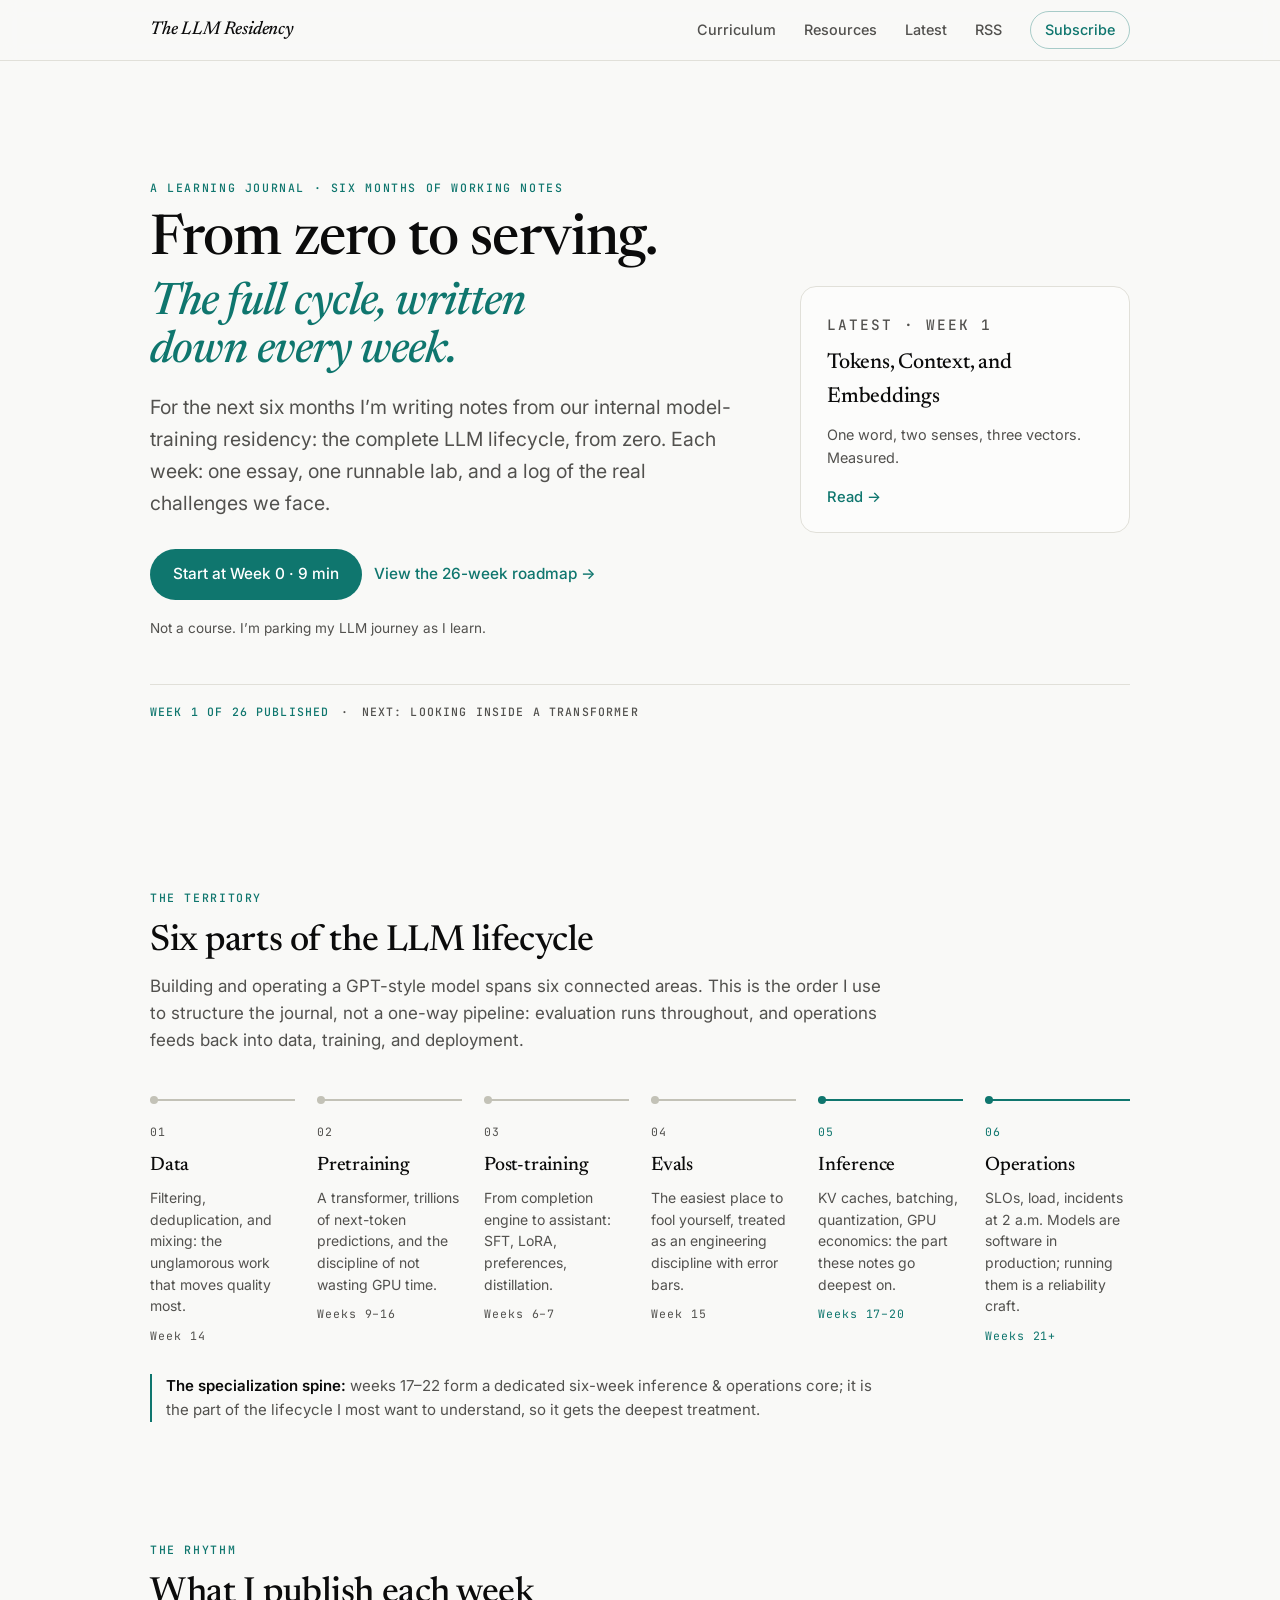
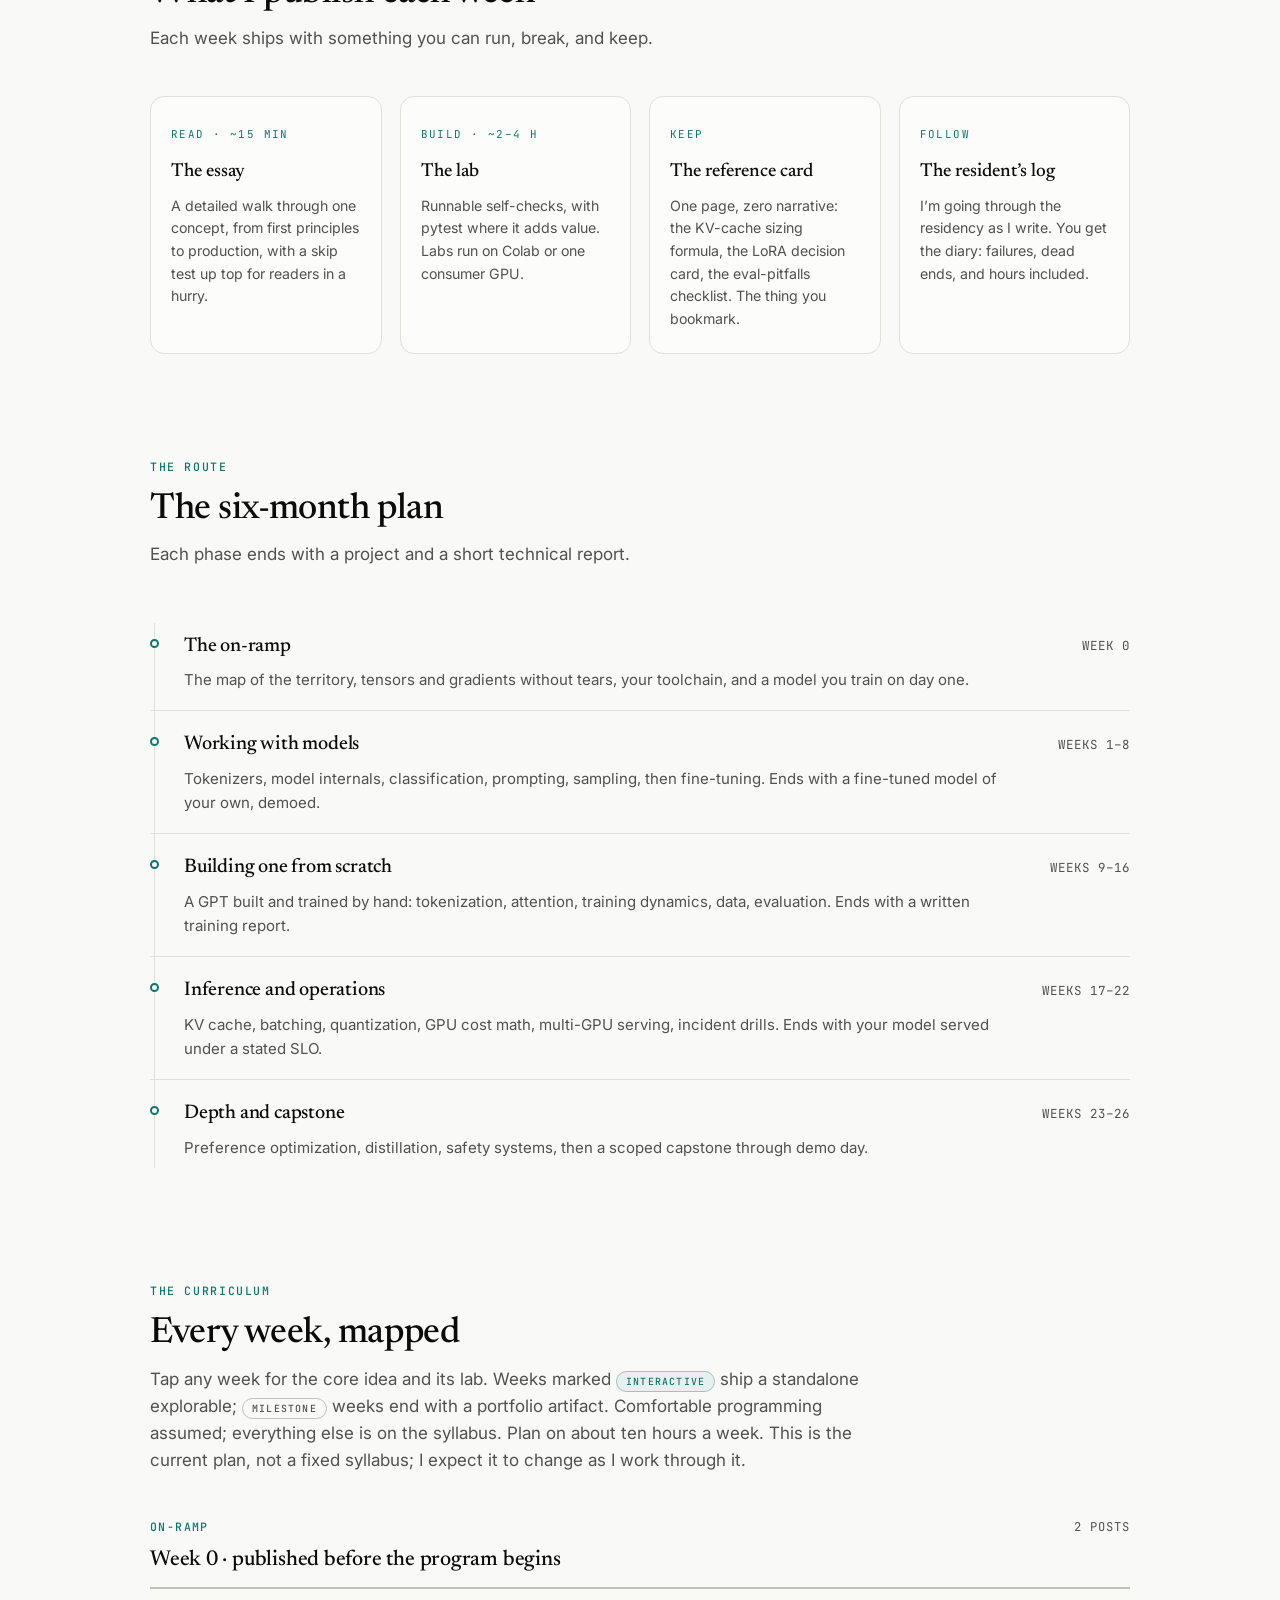
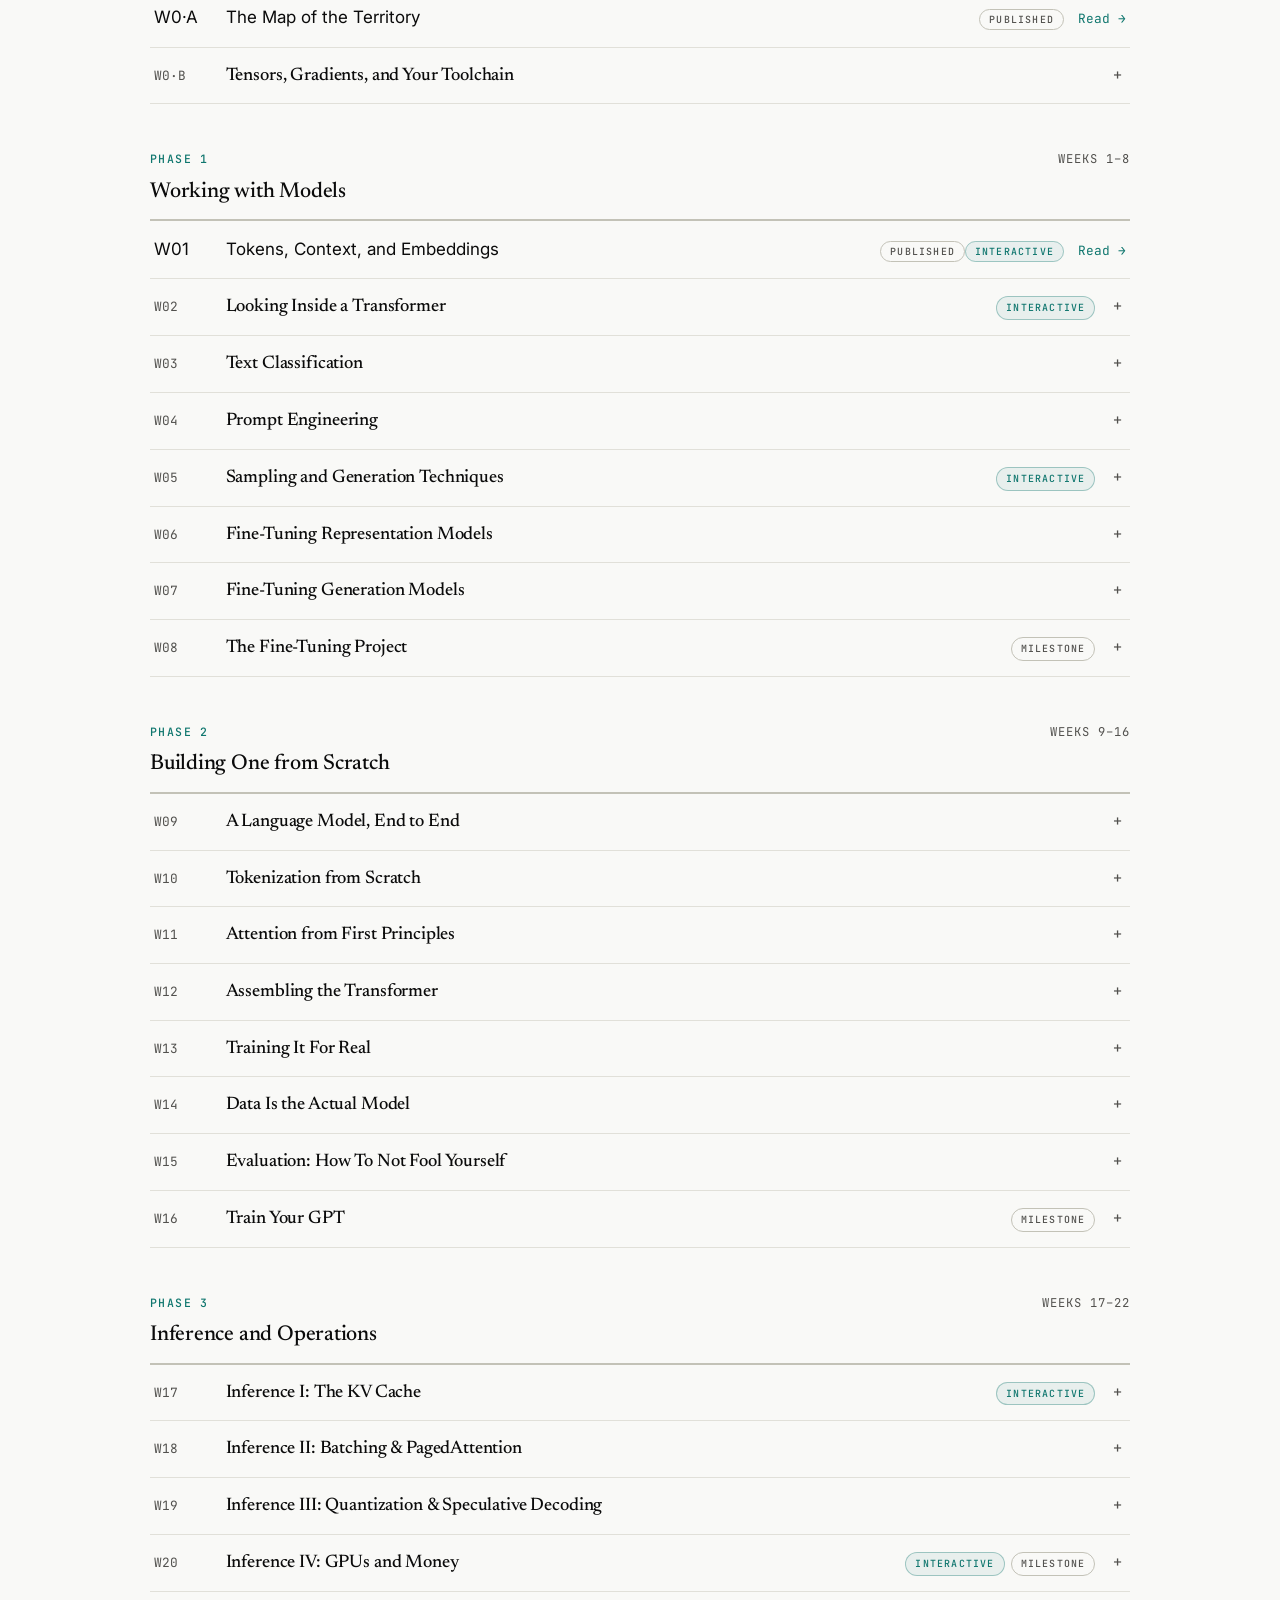
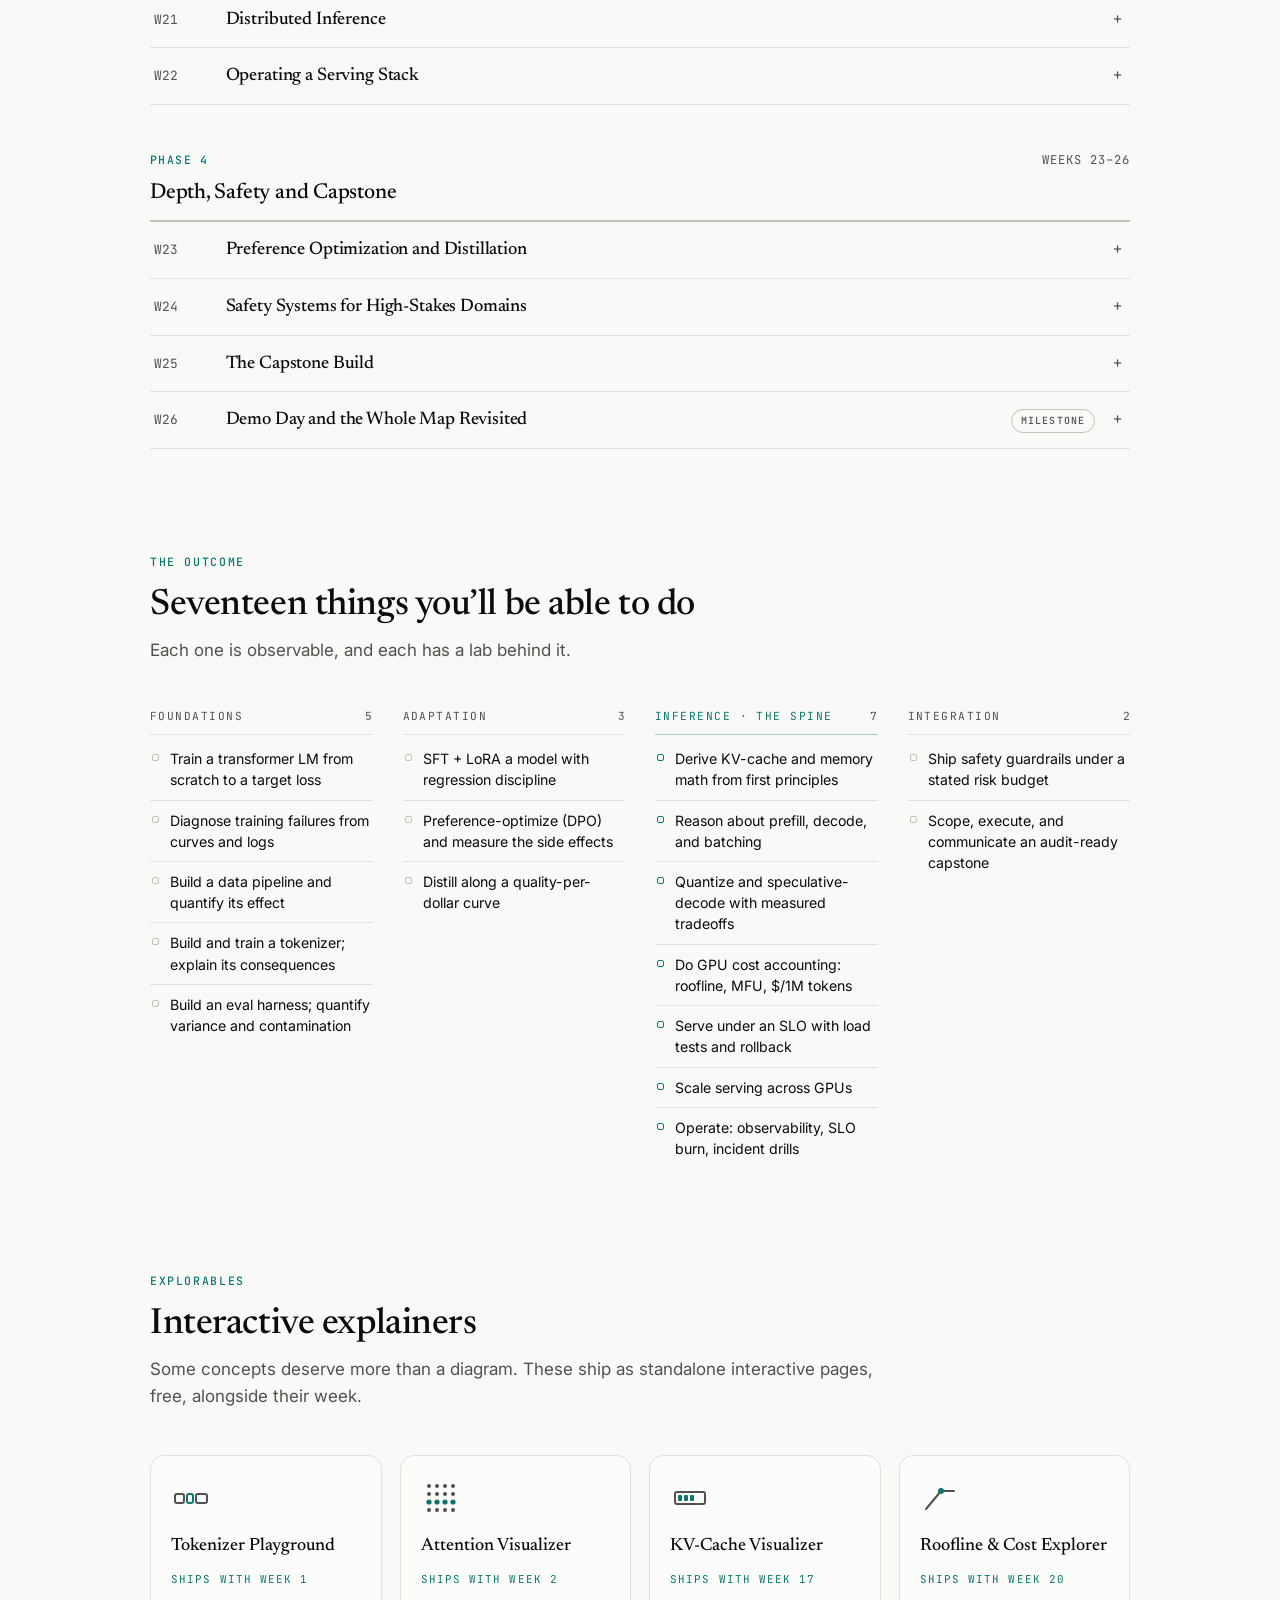
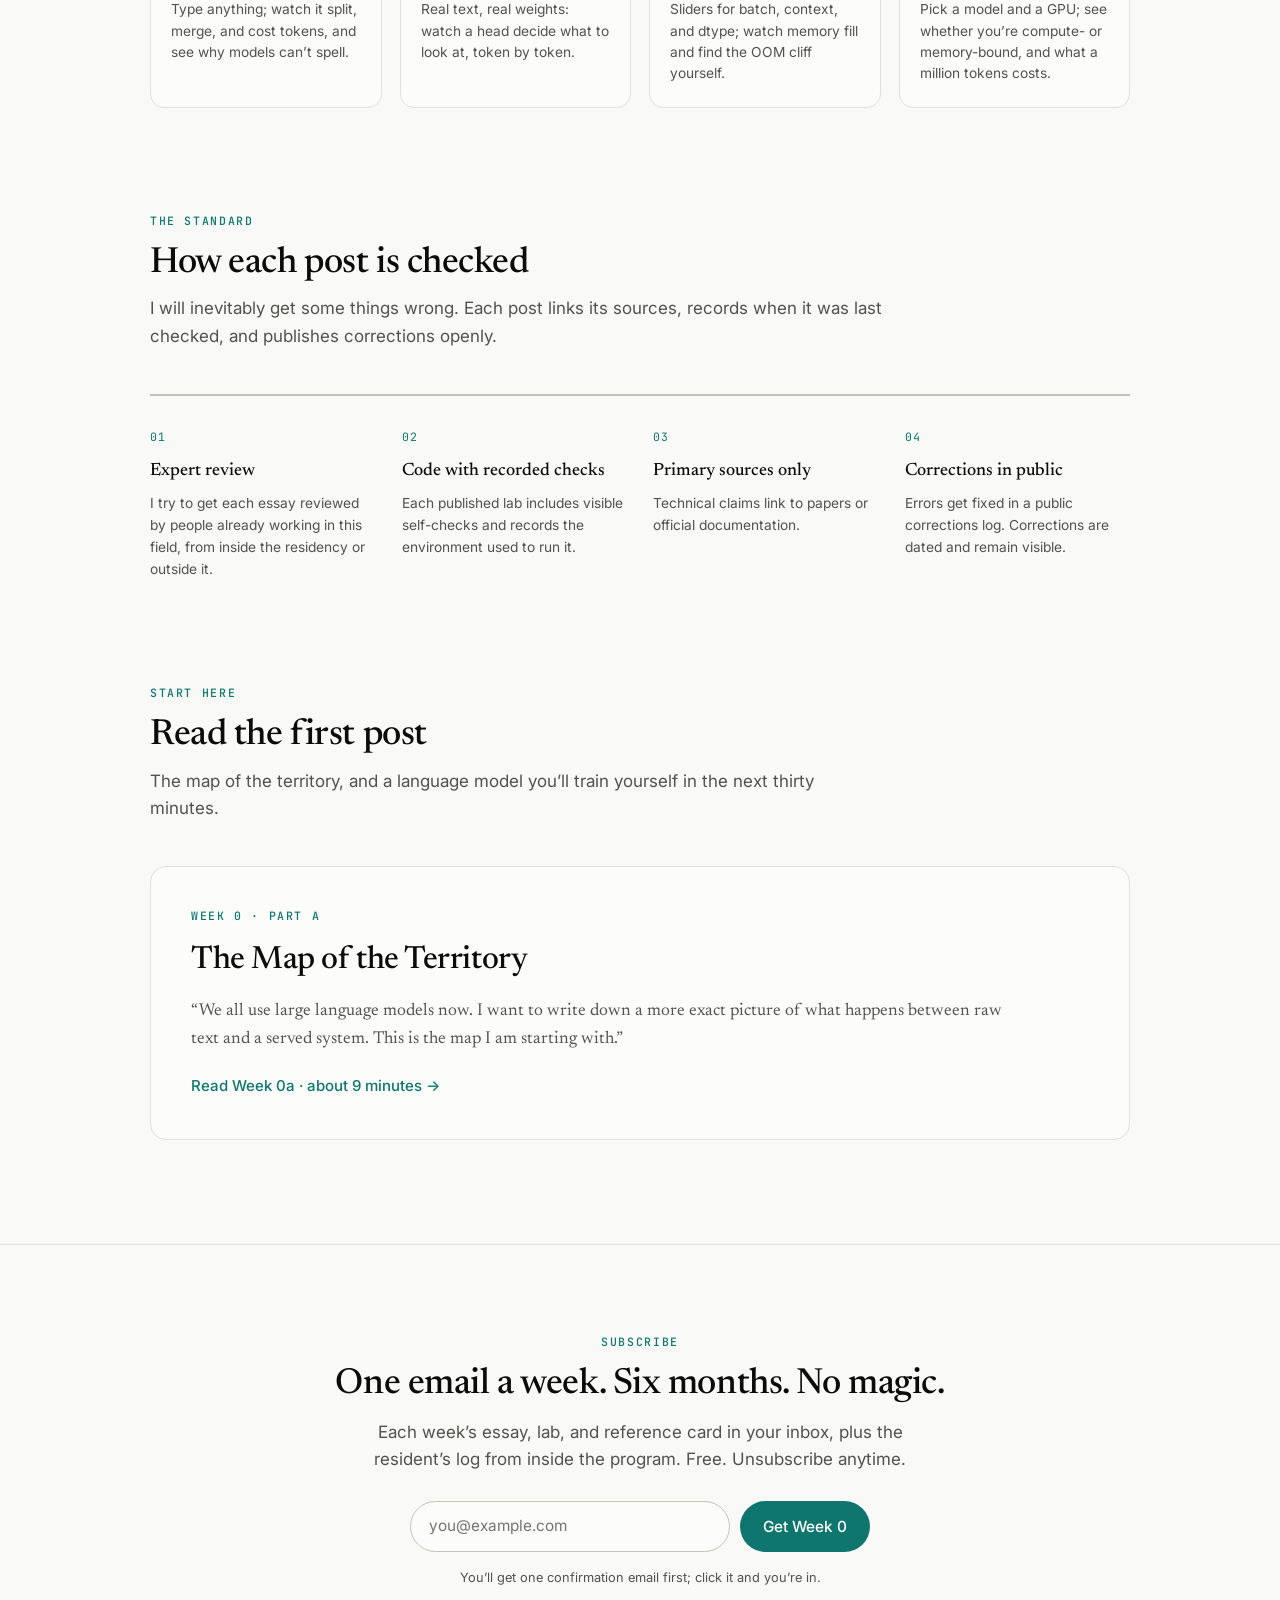
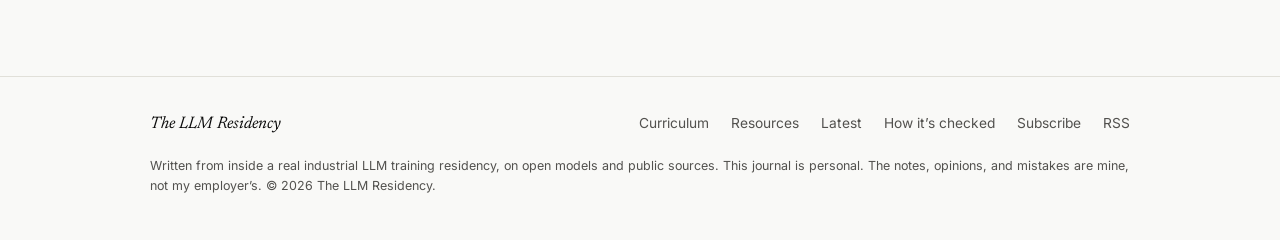
==== commit 7b6c0349: "Week 1: Tokens, Context, and Embeddings (essay, lab notebook, Tokenizer Playground)" ====
--- a/index.html
+++ b/index.html
@@ -26,7 +26,7 @@
     <nav class="site-nav" aria-label="Site">
       <a href="#curriculum">Curriculum</a>
       <a href="resources.html" class="nav-hide-m">Resources</a>
-      <a href="week00a.html" class="nav-hide-m">Week 0</a>
+      <a href="week01.html" class="nav-hide-m">Latest</a>
       <a href="feed.xml" class="nav-hide-m">RSS</a>
       <a href="#subscribe" class="nav-cta">Subscribe</a>
     </nav>
@@ -48,20 +48,20 @@
             real challenges we face.
           </p>
           <div class="cta-row">
-            <a class="btn btn-primary" href="week00a.html">Read Week 0 · 9 min</a>
+            <a class="btn btn-primary" href="week00a.html">Start at Week 0 · 9 min</a>
             <a class="link-arrow" href="#curriculum">View the 26-week roadmap →</a>
           </div>
           <p class="hero-note">Not a course. I’m parking my LLM journey as I learn.</p>
         </div>
-        <a class="hero-latest" href="week00a.html" aria-label="Latest entry: The Map of the Territory">
-          <p class="kicker">Latest · Week 0</p>
-          <h2>The Map of the Territory</h2>
-          <p>Train your first model in thirty minutes.</p>
+        <a class="hero-latest" href="week01.html" aria-label="Latest entry: Tokens, Context, and Embeddings">
+          <p class="kicker">Latest · Week 1</p>
+          <h2>Tokens, Context, and Embeddings</h2>
+          <p>One word, two senses, three vectors. Measured.</p>
           <span class="read">Read →</span>
         </a>
       </div>
 
-      <p class="progress"><span class="now">Week 0 of 26 published</span><span aria-hidden="true">·</span><span>Next: Tokens and Embeddings</span></p>
+      <p class="progress"><span class="now">Week 1 of 26 published</span><span aria-hidden="true">·</span><span>Next: Looking Inside a Transformer</span></p>
     </div>
   </section>
 
@@ -232,13 +232,12 @@
           <span class="weeks">WEEKS 1–8</span>
         </div>
 
-        <details class="week">
-          <summary><span class="no">W01</span><span class="t">Tokens and Embeddings</span><span class="chips"><span class="chip chip-int">interactive</span></span></summary>
-          <div class="body">
-            <p class="aha">Models never see words; they see token ids and the vectors those ids map to.</p>
-            <p class="lab"><strong>LAB</strong> · Tokenize real text with a production tokenizer; inspect the ids, then the embeddings behind them. Ships with the Tokenizer Playground.</p>
-          </div>
-        </details>
+        <a class="week-link" href="week01.html">
+          <span class="no">W01</span>
+          <span class="t">Tokens, Context, and Embeddings</span>
+          <span class="chips"><span class="chip chip-mile">published</span><span class="chip chip-int">interactive</span></span>
+          <span class="go">Read →</span>
+        </a>
         <details class="week">
           <summary><span class="no">W02</span><span class="t">Looking Inside a Transformer</span><span class="chips"><span class="chip chip-int">interactive</span></span></summary>
           <div class="body">
@@ -626,7 +625,7 @@
     <nav aria-label="Footer">
       <a href="#curriculum">Curriculum</a>
       <a href="resources.html">Resources</a>
-      <a href="week00a.html">Week 0</a>
+      <a href="week01.html">Latest</a>
       <a href="#method">How it’s checked</a>
       <a href="#subscribe">Subscribe</a>
       <a href="feed.xml">RSS</a>
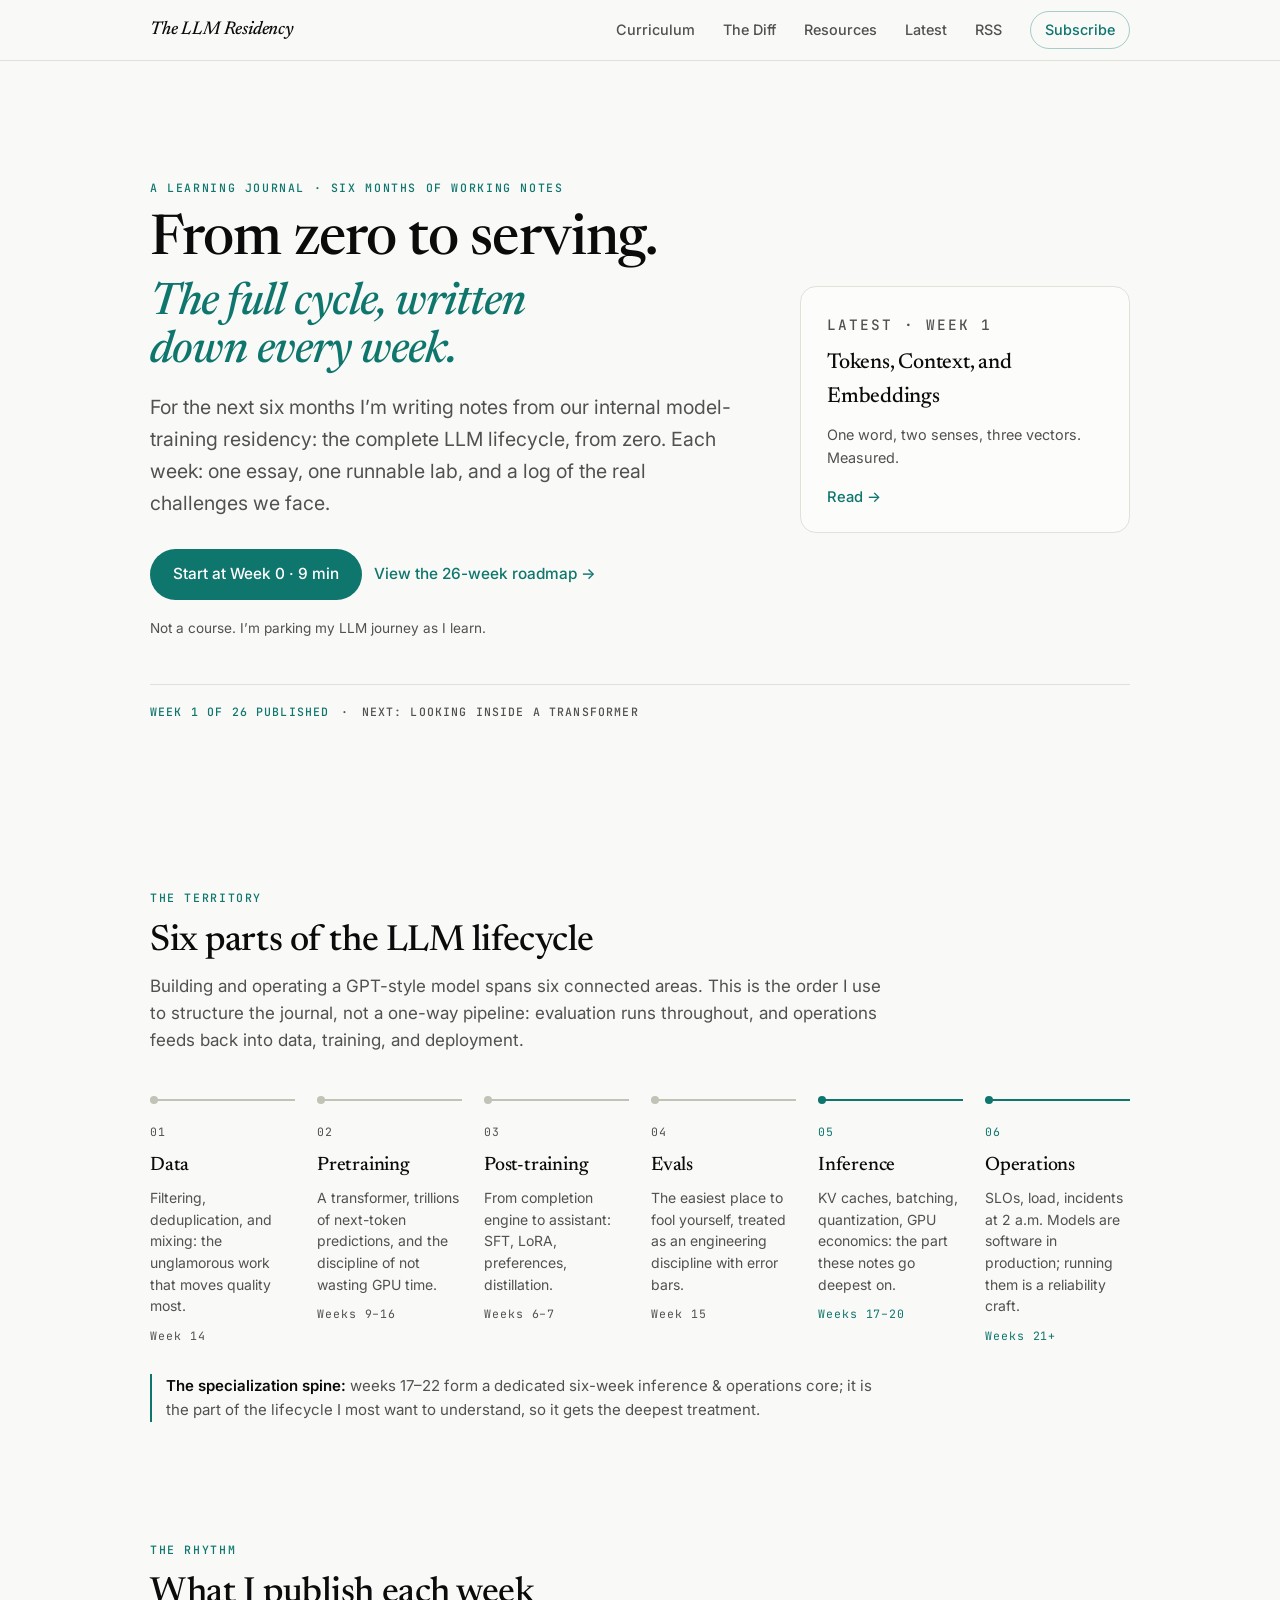
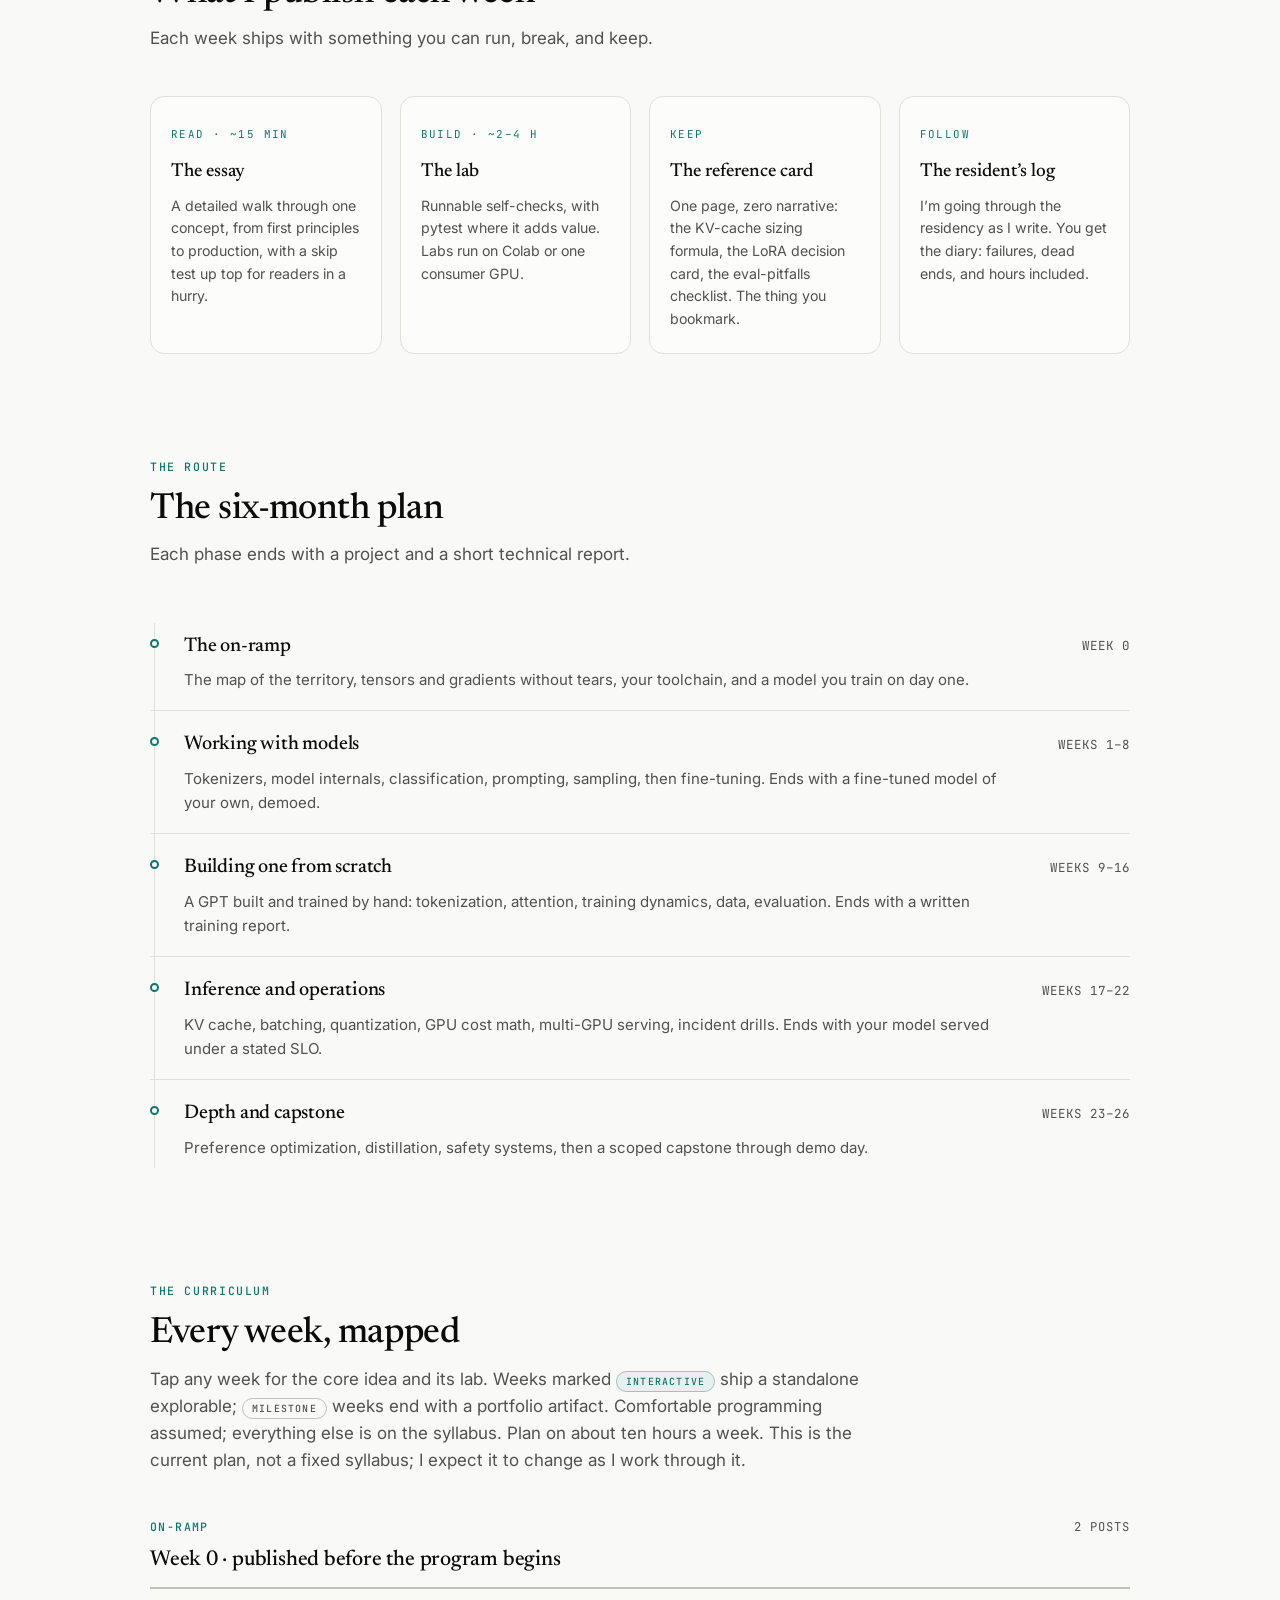
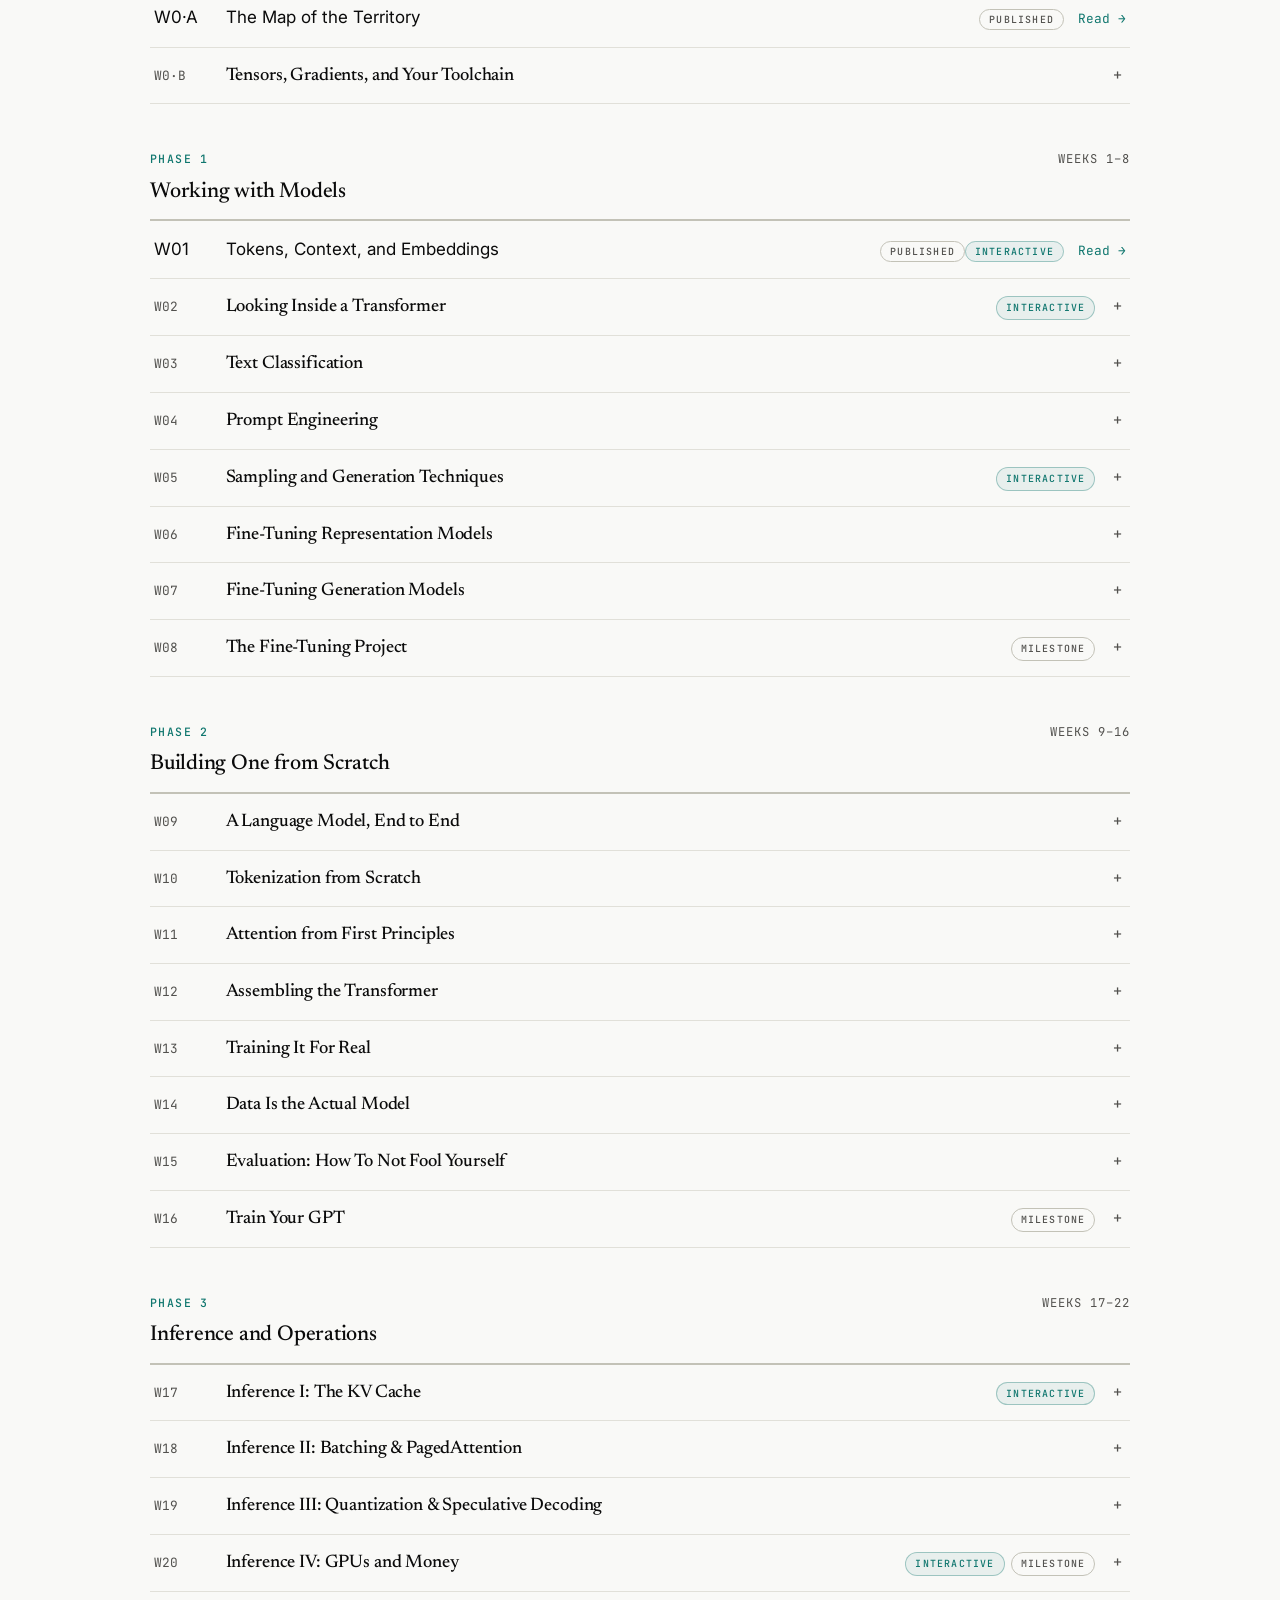
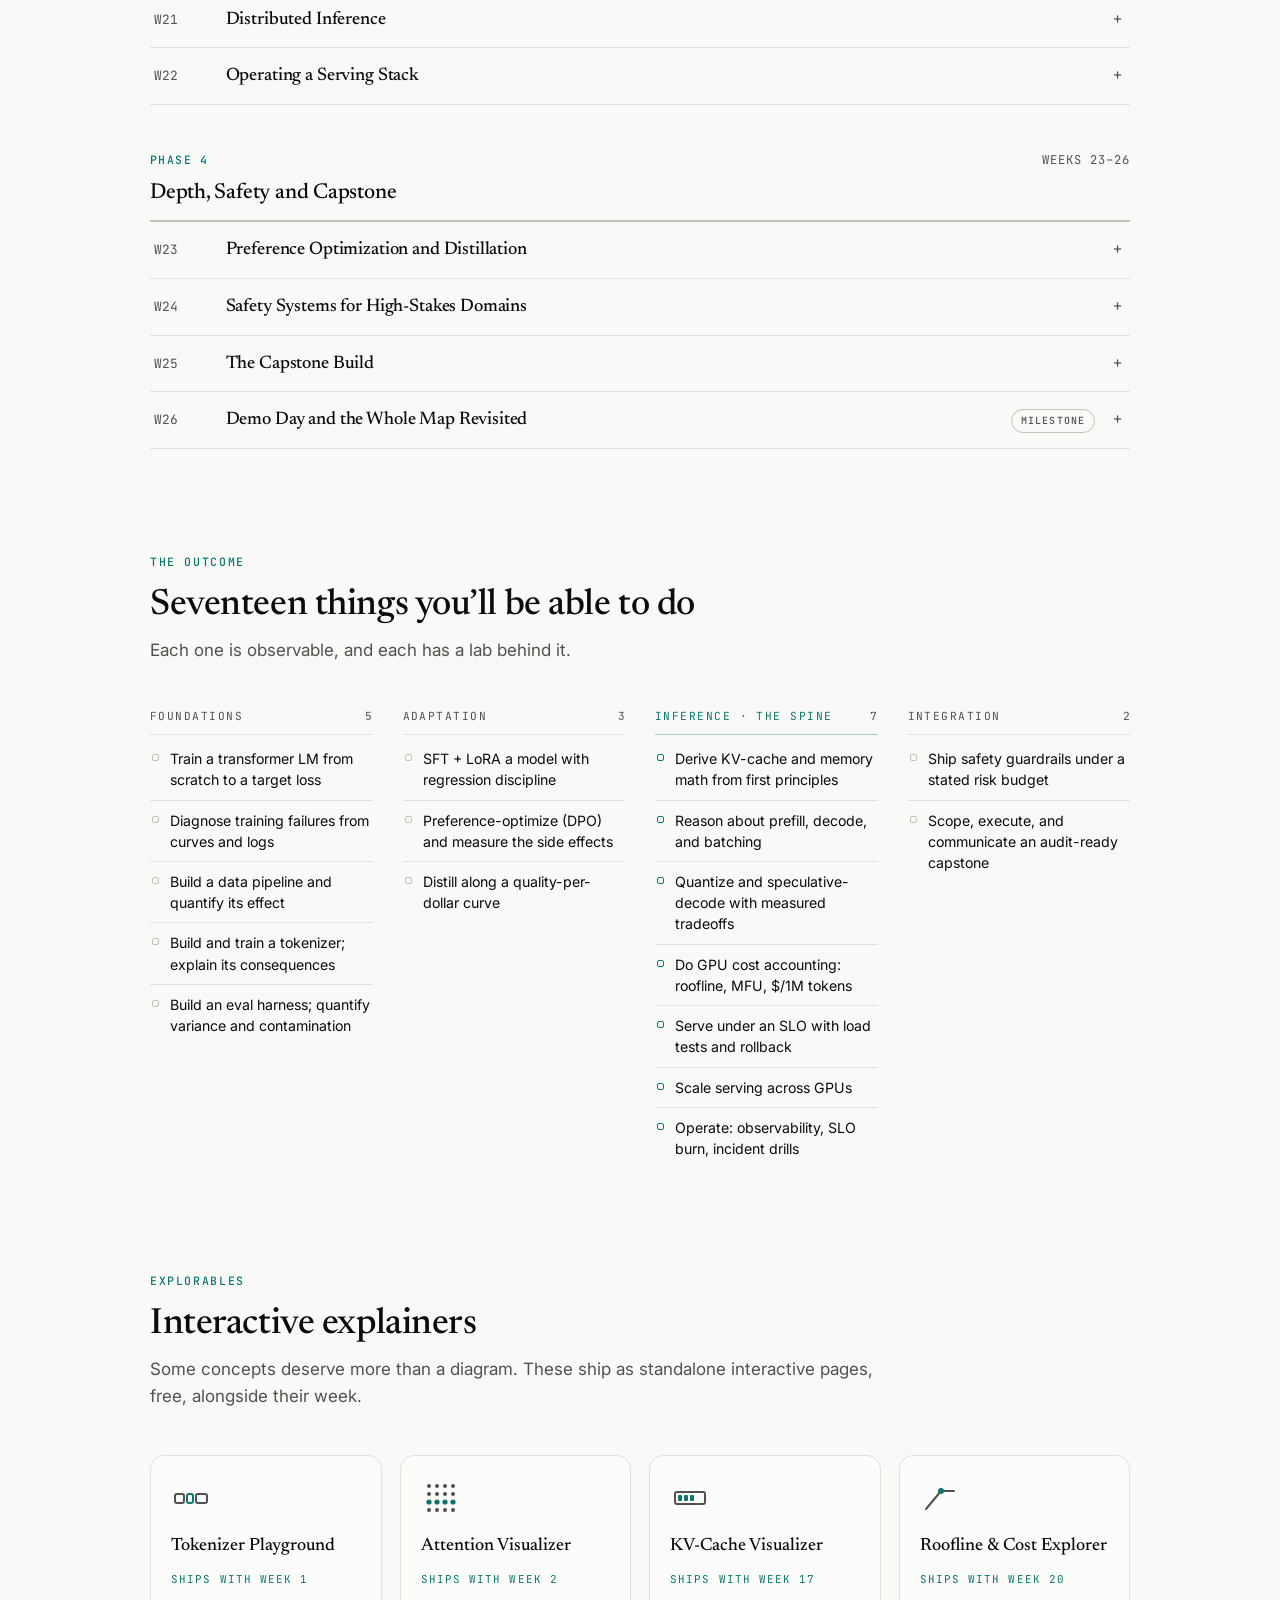
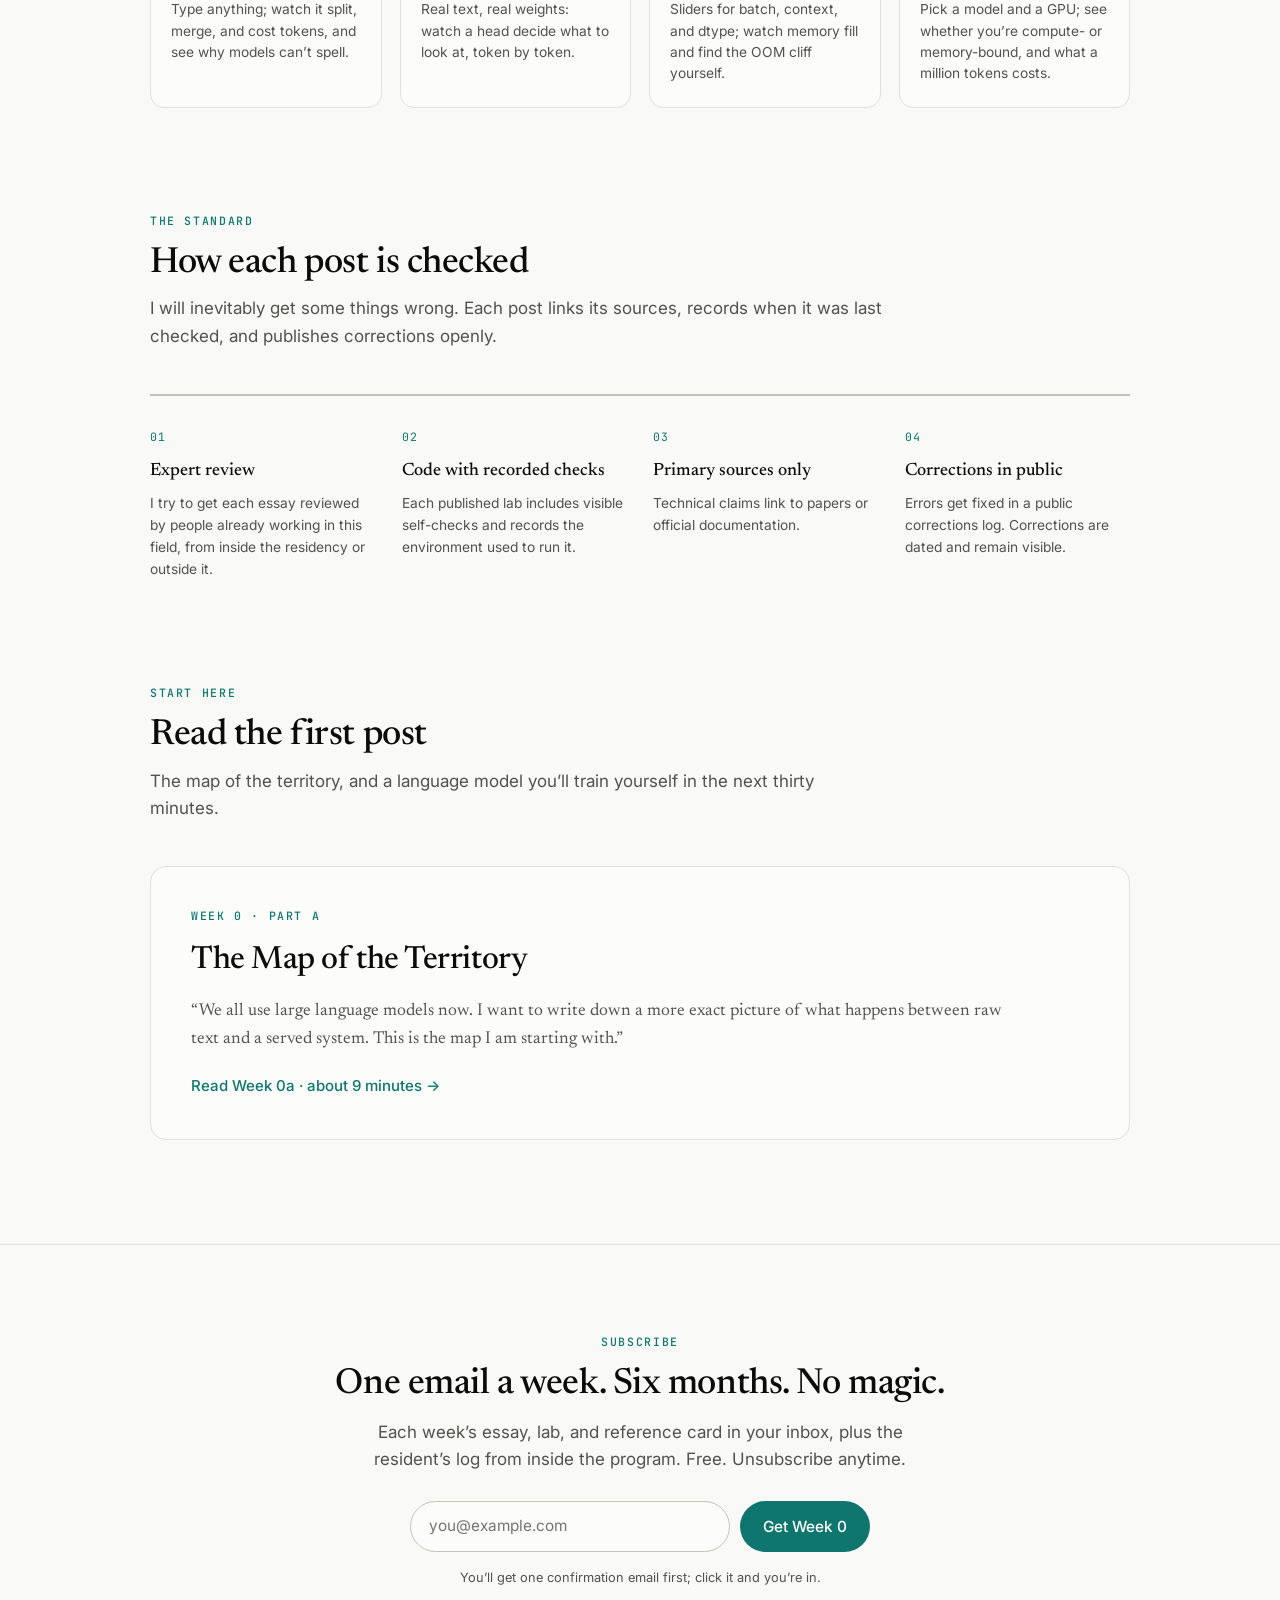
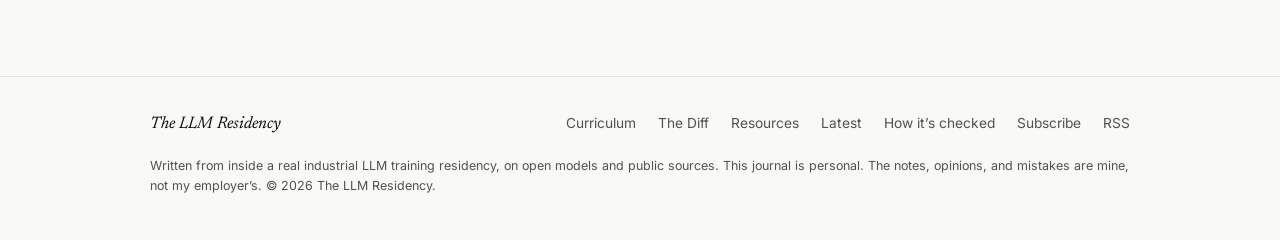
==== commit 8507db40: "The Weekly Diff: ten current links filed by week, one in one out Rule of ten: exactly ten links, alw" ====
--- a/index.html
+++ b/index.html
@@ -15,7 +15,7 @@
 <link rel="preconnect" href="https://fonts.googleapis.com">
 <link rel="preconnect" href="https://fonts.gstatic.com" crossorigin>
 <link href="https://fonts.googleapis.com/css2?family=Newsreader:ital,opsz,wght@0,6..72,400..700;1,6..72,400..700&family=Inter:wght@400;500;600&family=JetBrains+Mono:wght@400;500&display=swap" rel="stylesheet">
-<link rel="stylesheet" href="styles.css?v=4">
+<link rel="stylesheet" href="styles.css?v=6">
 </head>
 <body>
 <a class="skip-link" href="#main">Skip to content</a>
@@ -25,6 +25,7 @@
     <a class="wordmark" href="index.html">The LLM Residency</a>
     <nav class="site-nav" aria-label="Site">
       <a href="#curriculum">Curriculum</a>
+      <a href="diff.html" class="nav-hide-m">The Diff</a>
       <a href="resources.html" class="nav-hide-m">Resources</a>
       <a href="week01.html" class="nav-hide-m">Latest</a>
       <a href="feed.xml" class="nav-hide-m">RSS</a>
@@ -624,6 +625,7 @@
     <span class="fm">The LLM Residency</span>
     <nav aria-label="Footer">
       <a href="#curriculum">Curriculum</a>
+      <a href="diff.html">The Diff</a>
       <a href="resources.html">Resources</a>
       <a href="week01.html">Latest</a>
       <a href="#method">How it’s checked</a>
--- a/styles.css
+++ b/styles.css
@@ -755,7 +755,7 @@
   justify-content: space-between;
 }
 .site-footer .fm { font-family: var(--serif); font-style: italic; font-size: 1.05rem; }
-.site-footer nav { display: flex; gap: 22px; }
+.site-footer nav { display: flex; flex-wrap: wrap; gap: 10px 22px; }
 .site-footer a { color: var(--ink-2); font-size: 0.86rem; }
 .site-footer a:hover { color: var(--accent); }
 .site-footer .fine { width: 100%; margin: 4px 0 0; font-size: 0.78rem; color: var(--ink-2); }
@@ -1278,3 +1278,16 @@
 @media (prefers-reduced-motion: reduce) {
   *, *::before, *::after { transition: none !important; animation: none !important; }
 }
+
+/* Sticky header must not cover anchor targets */
+[id] { scroll-margin-top: 80px; }
+
+/* Horizontal containment for wide tables on small screens */
+.table-scroll { overflow-x: auto; }
+
+/* ---------- diff page ---------- */
+.diffstat { font-variant-numeric: tabular-nums; }
+.diff-phase { margin-top: 34px; }
+.diff-phase .res-group { margin-top: 0; }
+.diff-list .meta .wkchip { margin-left: 2px; }
+.diff-method { margin-top: 48px; padding-top: 8px; border-top: 1px solid var(--line); }
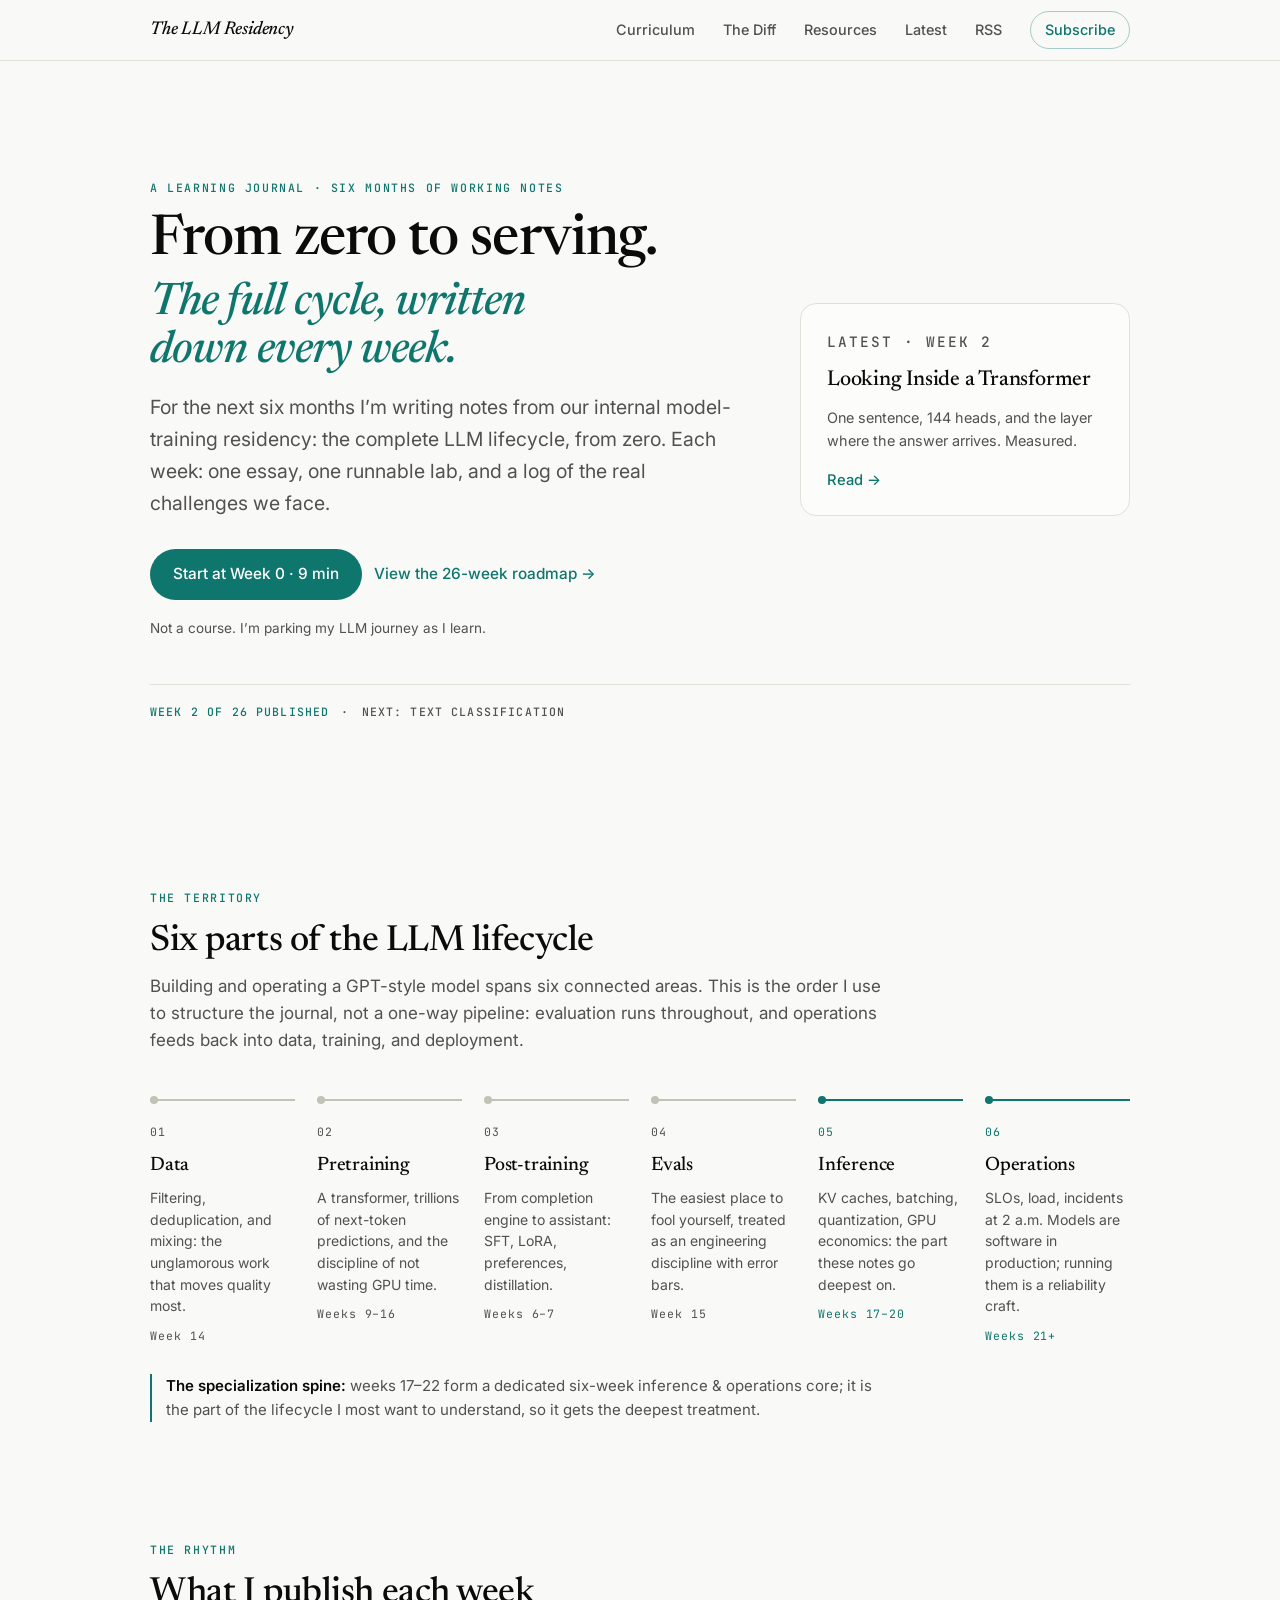
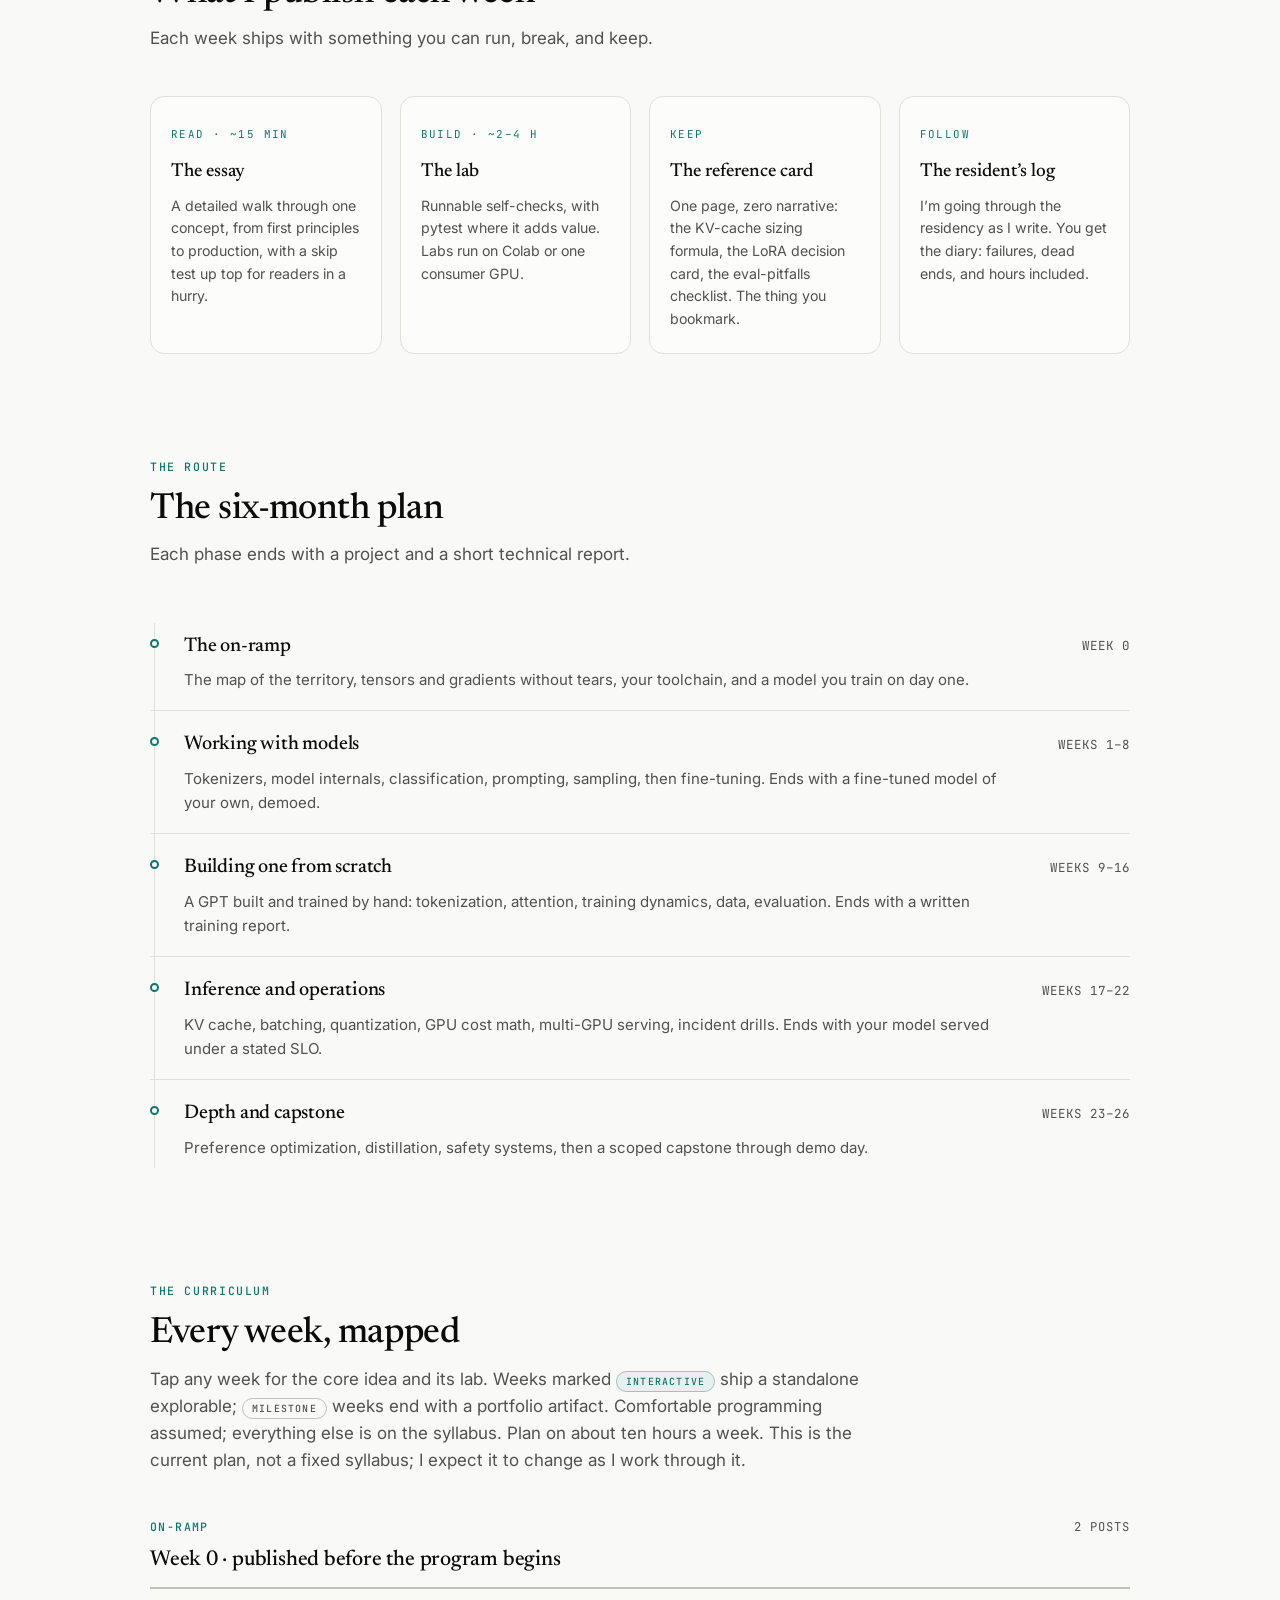
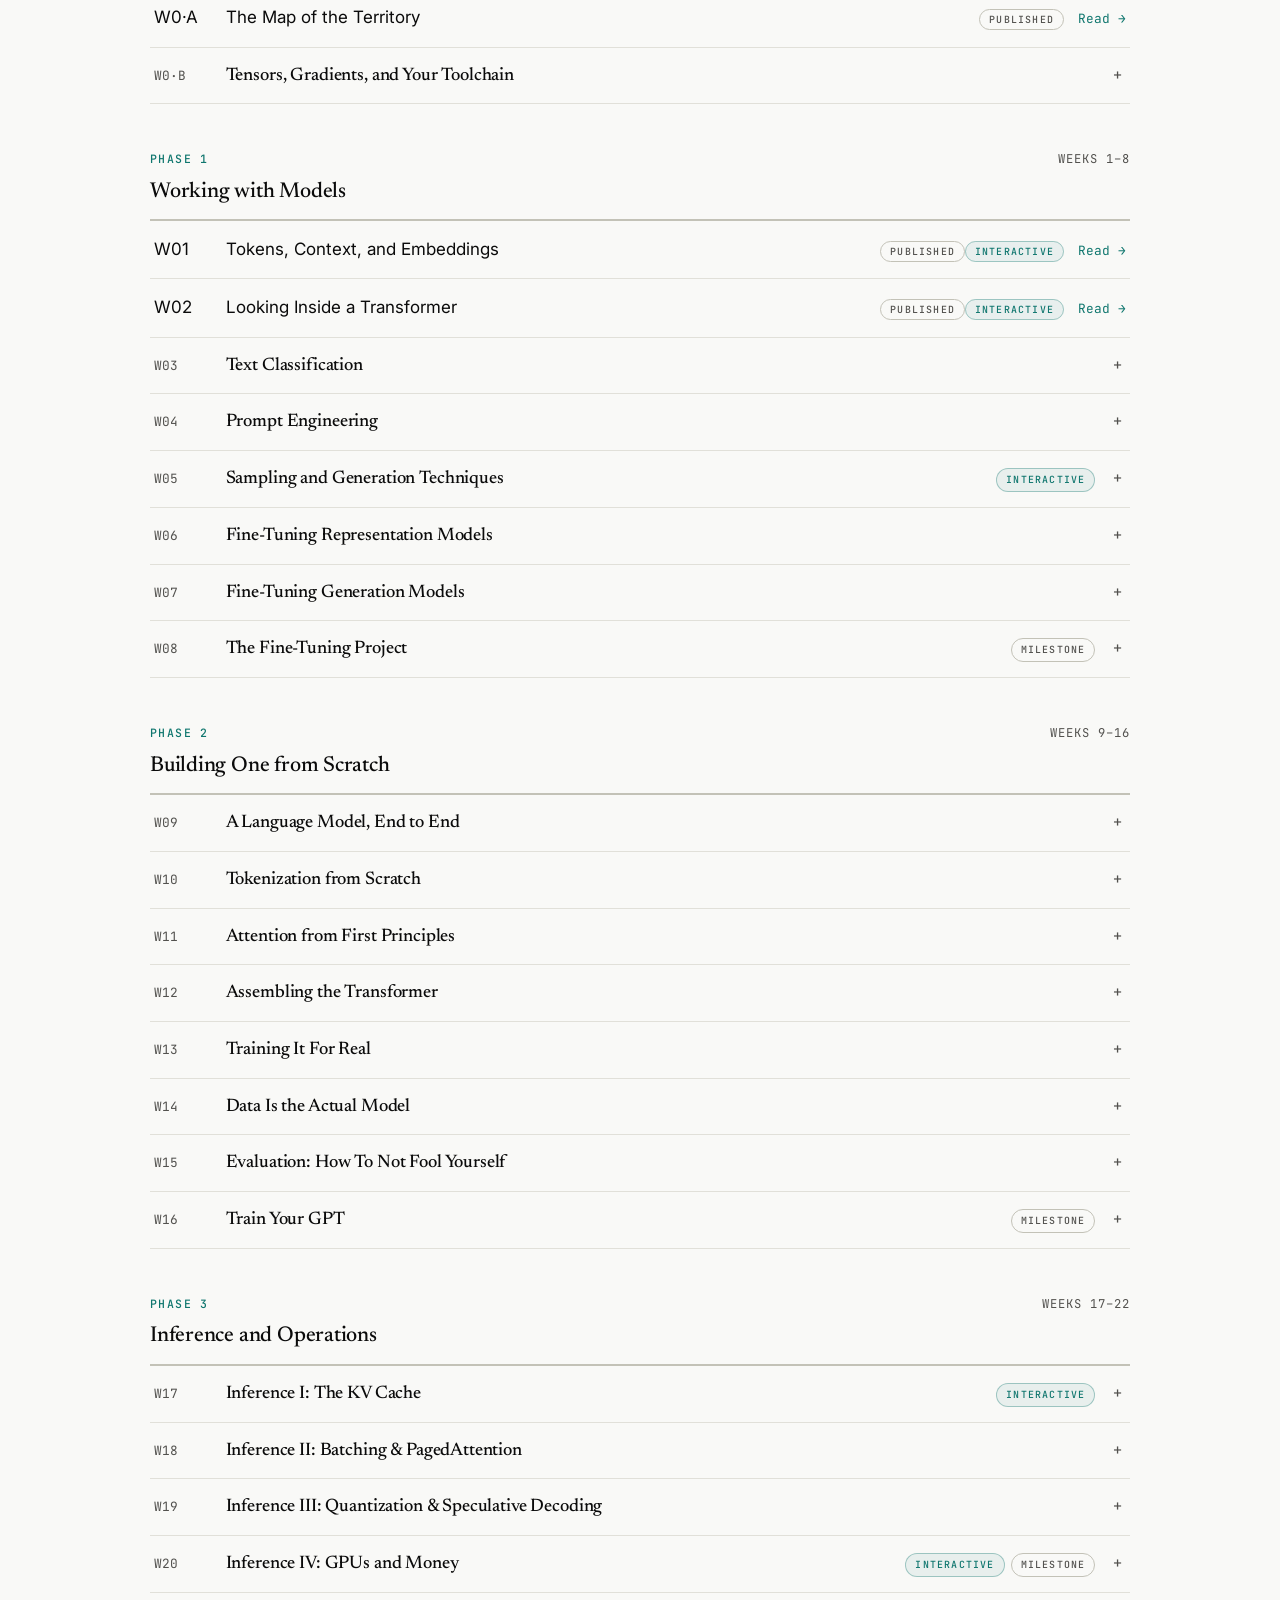
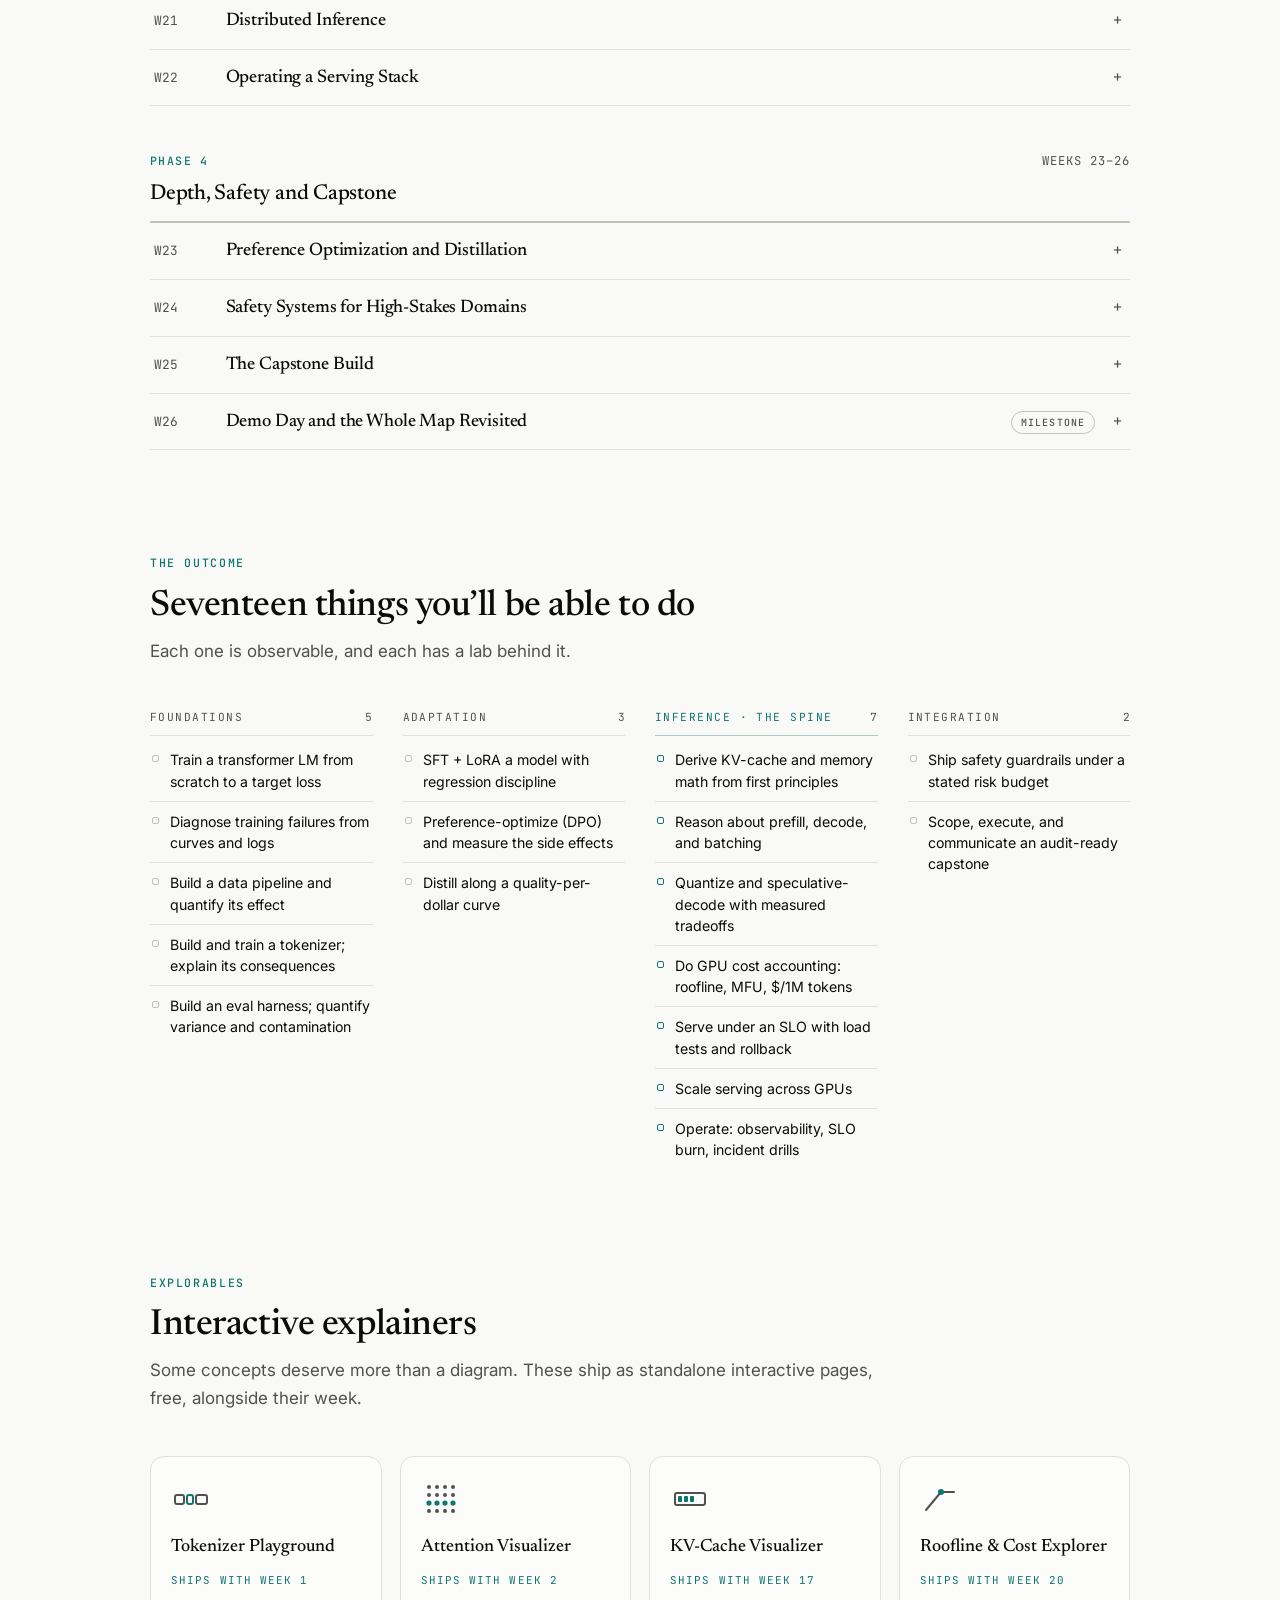
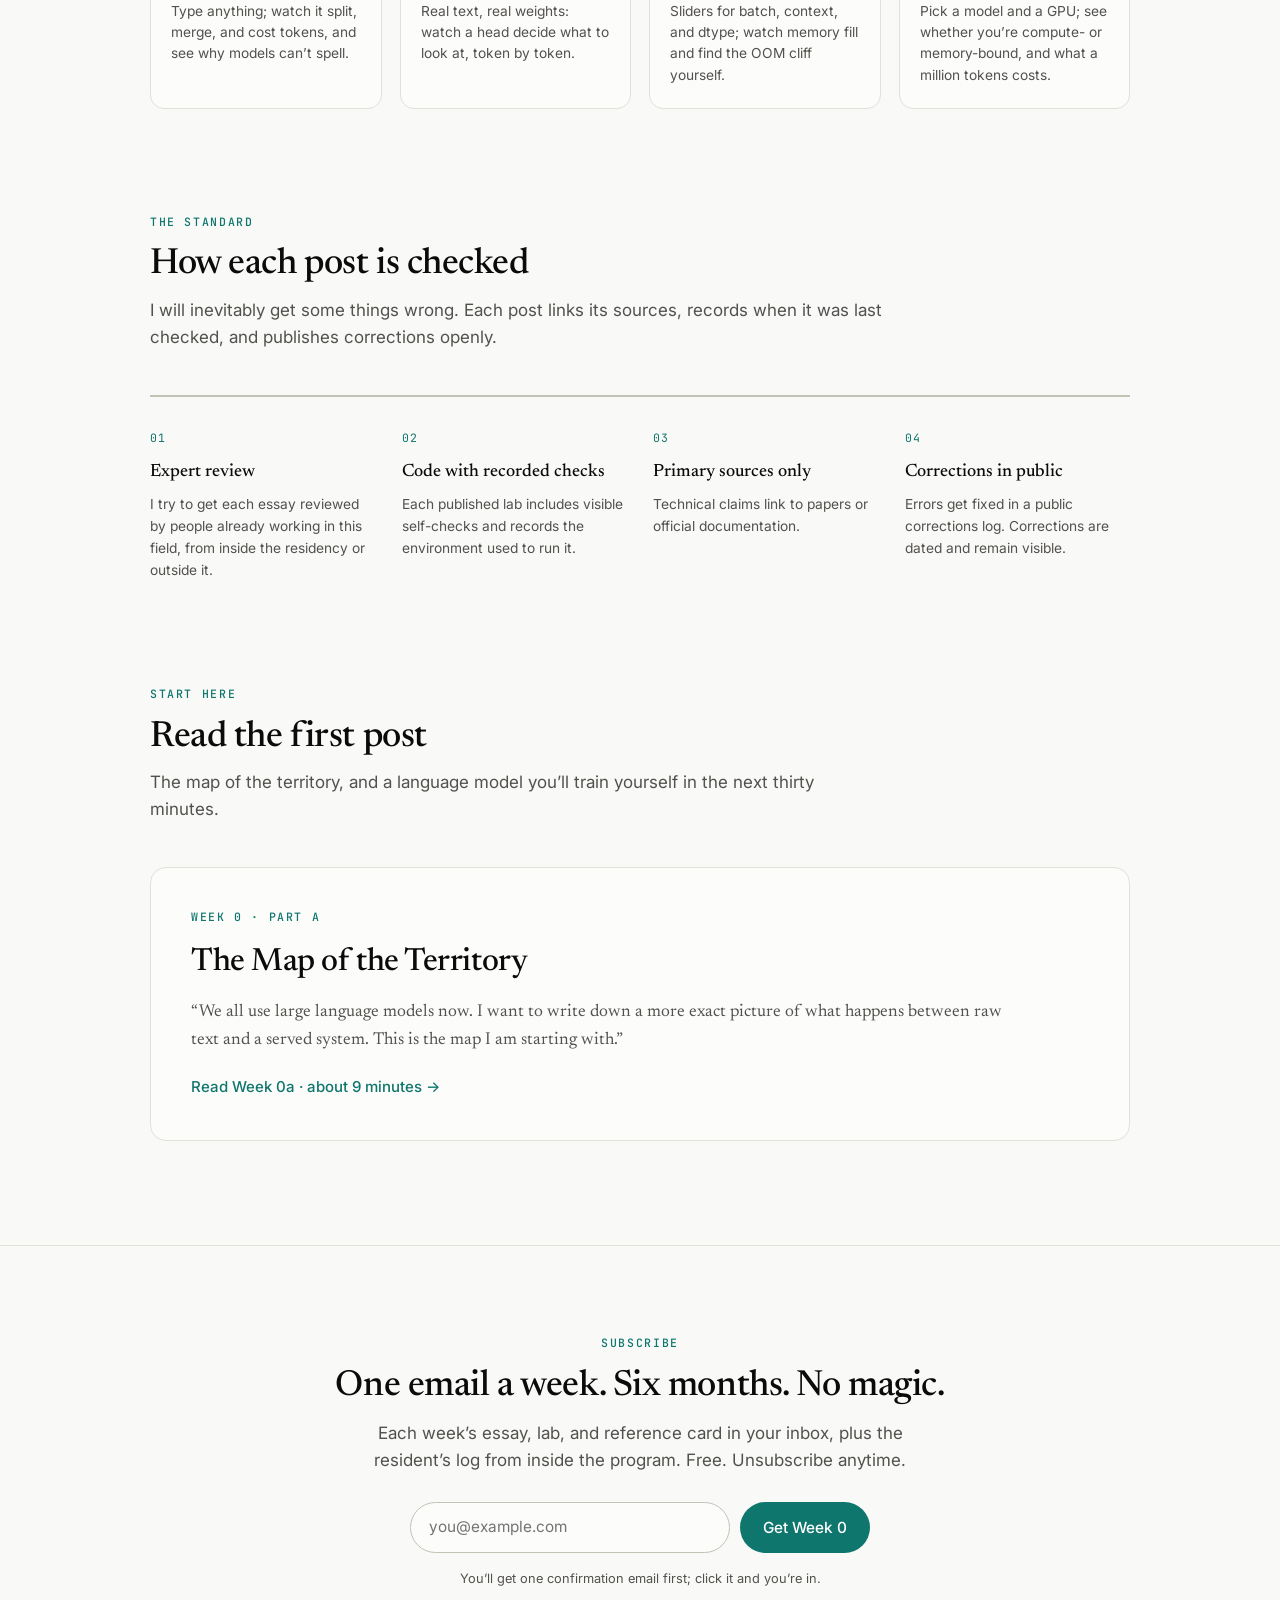
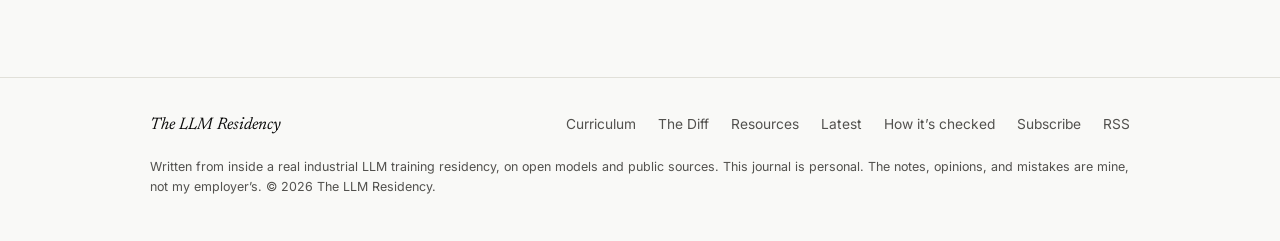
==== commit 4df127d5: "Week 2: Looking Inside a Transformer (essay, lab notebook, attention heatmap) One sentence GPT-2 can" ====
--- a/index.html
+++ b/index.html
@@ -27,7 +27,7 @@
       <a href="#curriculum">Curriculum</a>
       <a href="diff.html" class="nav-hide-m">The Diff</a>
       <a href="resources.html" class="nav-hide-m">Resources</a>
-      <a href="week01.html" class="nav-hide-m">Latest</a>
+      <a href="week02.html" class="nav-hide-m">Latest</a>
       <a href="feed.xml" class="nav-hide-m">RSS</a>
       <a href="#subscribe" class="nav-cta">Subscribe</a>
     </nav>
@@ -54,15 +54,15 @@
           </div>
           <p class="hero-note">Not a course. I’m parking my LLM journey as I learn.</p>
         </div>
-        <a class="hero-latest" href="week01.html" aria-label="Latest entry: Tokens, Context, and Embeddings">
-          <p class="kicker">Latest · Week 1</p>
-          <h2>Tokens, Context, and Embeddings</h2>
-          <p>One word, two senses, three vectors. Measured.</p>
+        <a class="hero-latest" href="week02.html" aria-label="Latest entry: Looking Inside a Transformer">
+          <p class="kicker">Latest · Week 2</p>
+          <h2>Looking Inside a Transformer</h2>
+          <p>One sentence, 144 heads, and the layer where the answer arrives. Measured.</p>
           <span class="read">Read →</span>
         </a>
       </div>
 
-      <p class="progress"><span class="now">Week 1 of 26 published</span><span aria-hidden="true">·</span><span>Next: Looking Inside a Transformer</span></p>
+      <p class="progress"><span class="now">Week 2 of 26 published</span><span aria-hidden="true">·</span><span>Next: Text Classification</span></p>
     </div>
   </section>
 
@@ -239,13 +239,12 @@
           <span class="chips"><span class="chip chip-mile">published</span><span class="chip chip-int">interactive</span></span>
           <span class="go">Read →</span>
         </a>
-        <details class="week">
-          <summary><span class="no">W02</span><span class="t">Looking Inside a Transformer</span><span class="chips"><span class="chip chip-int">interactive</span></span></summary>
-          <div class="body">
-            <p class="aha">Attention is a differentiable lookup: Q asks, K matches, V delivers.</p>
-            <p class="lab"><strong>LAB</strong> · Trace a forward pass through a real model, layer by layer; visualize attention on real text. Ships with the Attention Visualizer.</p>
-          </div>
-        </details>
+        <a class="week-link" href="week02.html">
+          <span class="no">W02</span>
+          <span class="t">Looking Inside a Transformer</span>
+          <span class="chips"><span class="chip chip-mile">published</span><span class="chip chip-int">interactive</span></span>
+          <span class="go">Read →</span>
+        </a>
         <details class="week">
           <summary><span class="no">W03</span><span class="t">Text Classification</span><span class="chips"></span></summary>
           <div class="body">
@@ -627,7 +626,7 @@
       <a href="#curriculum">Curriculum</a>
       <a href="diff.html">The Diff</a>
       <a href="resources.html">Resources</a>
-      <a href="week01.html">Latest</a>
+      <a href="week02.html">Latest</a>
       <a href="#method">How it’s checked</a>
       <a href="#subscribe">Subscribe</a>
       <a href="feed.xml">RSS</a>
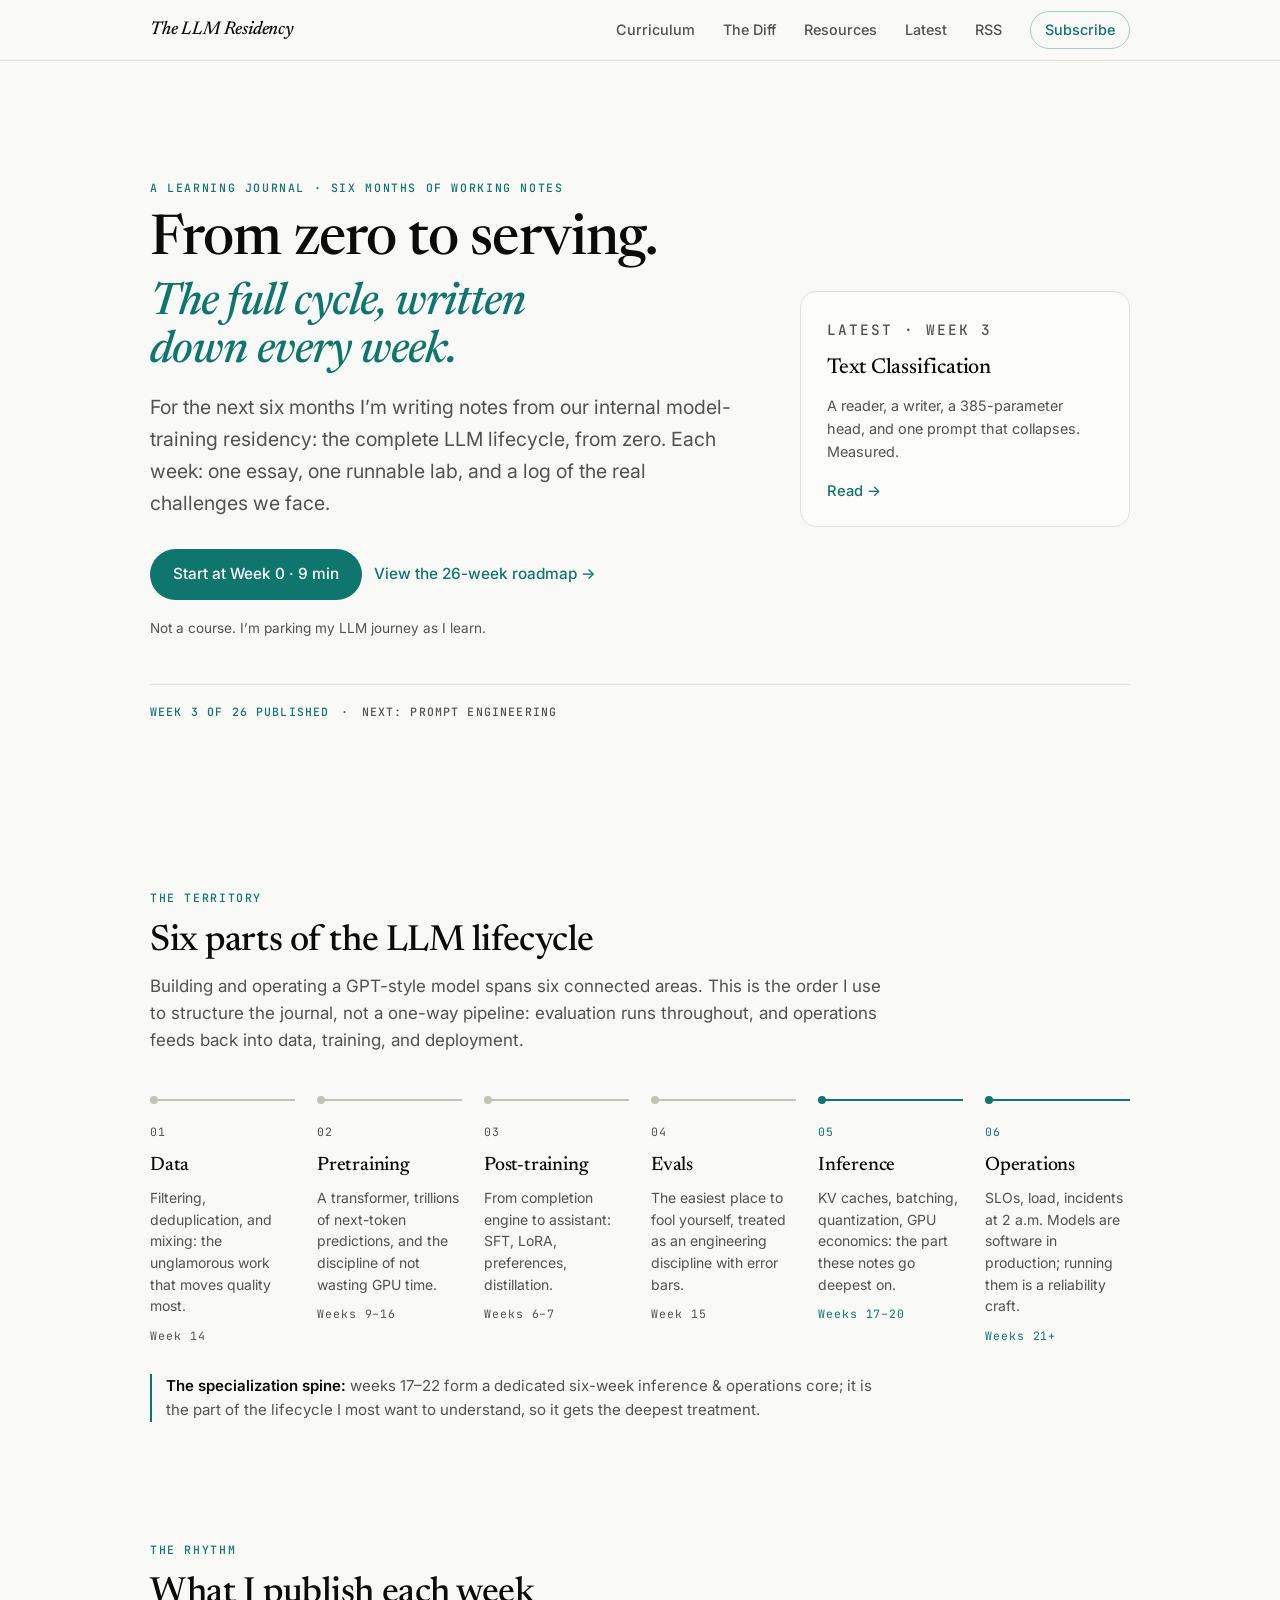
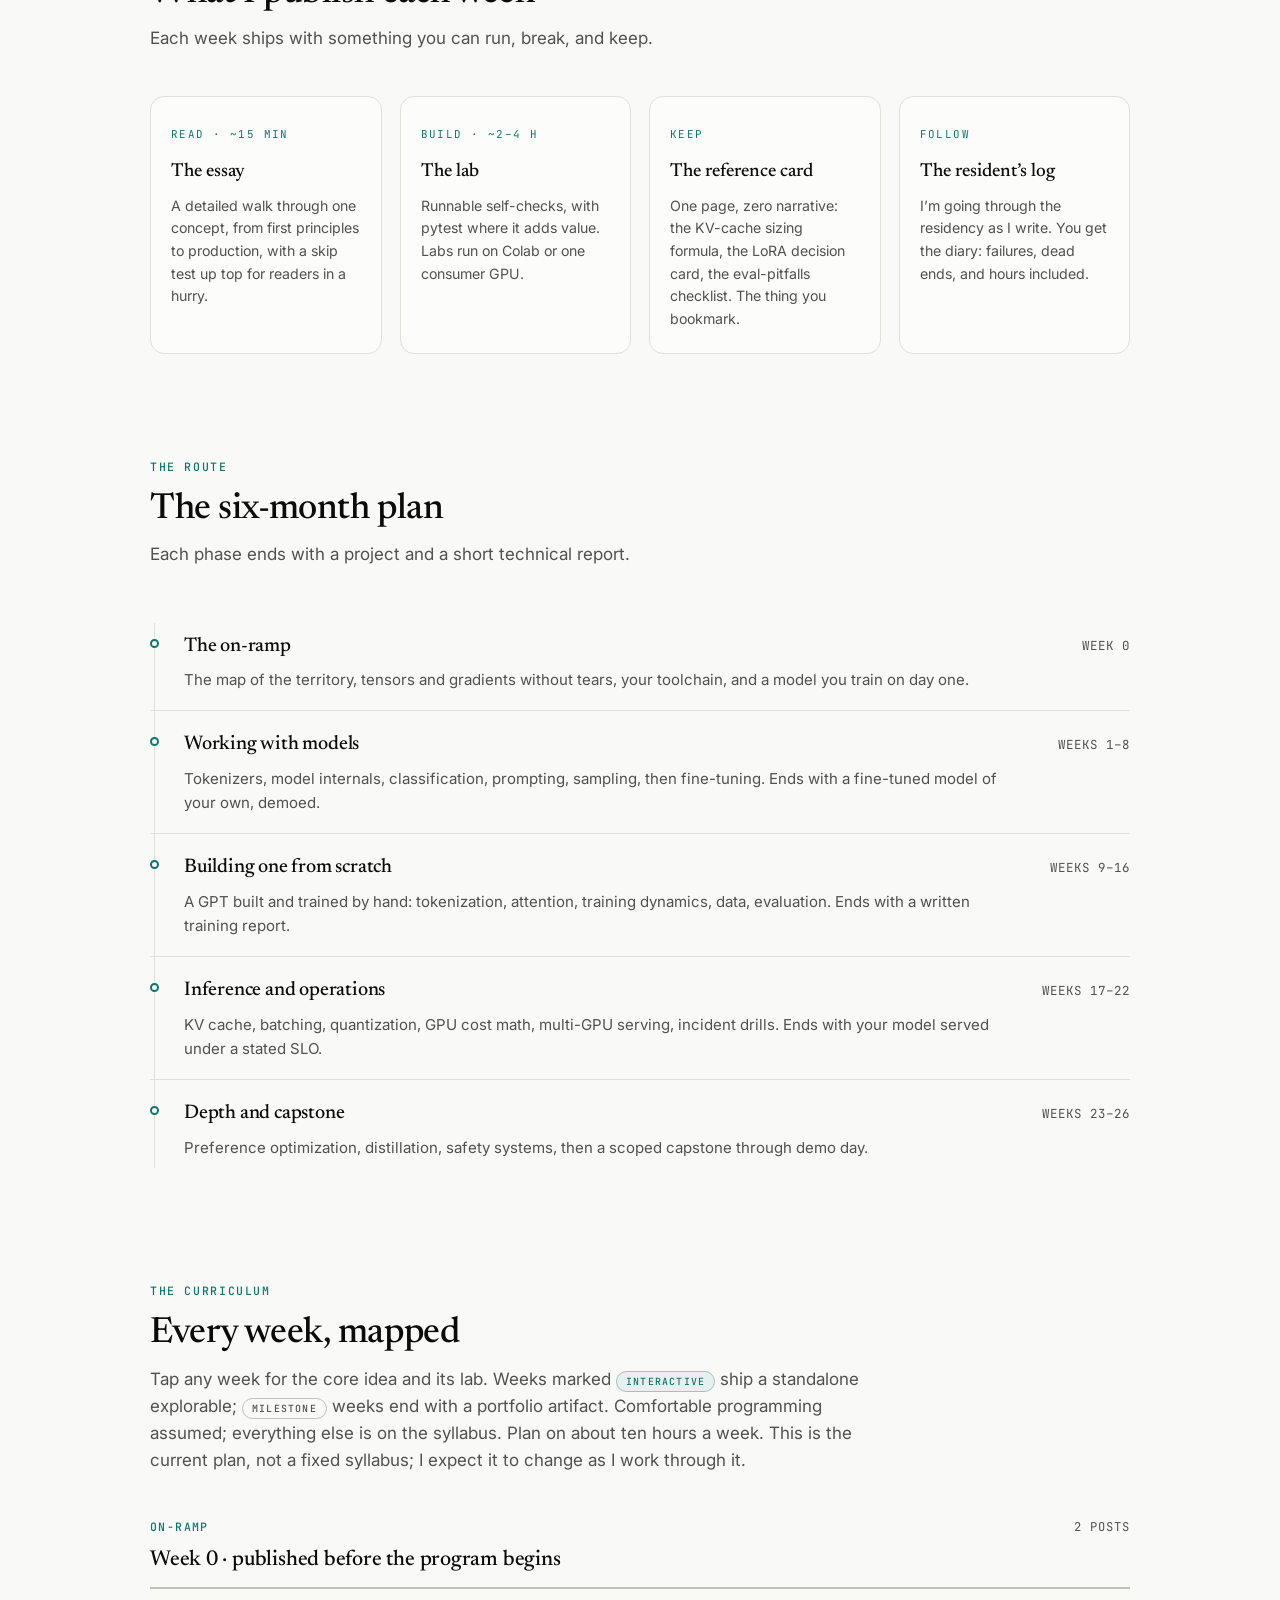
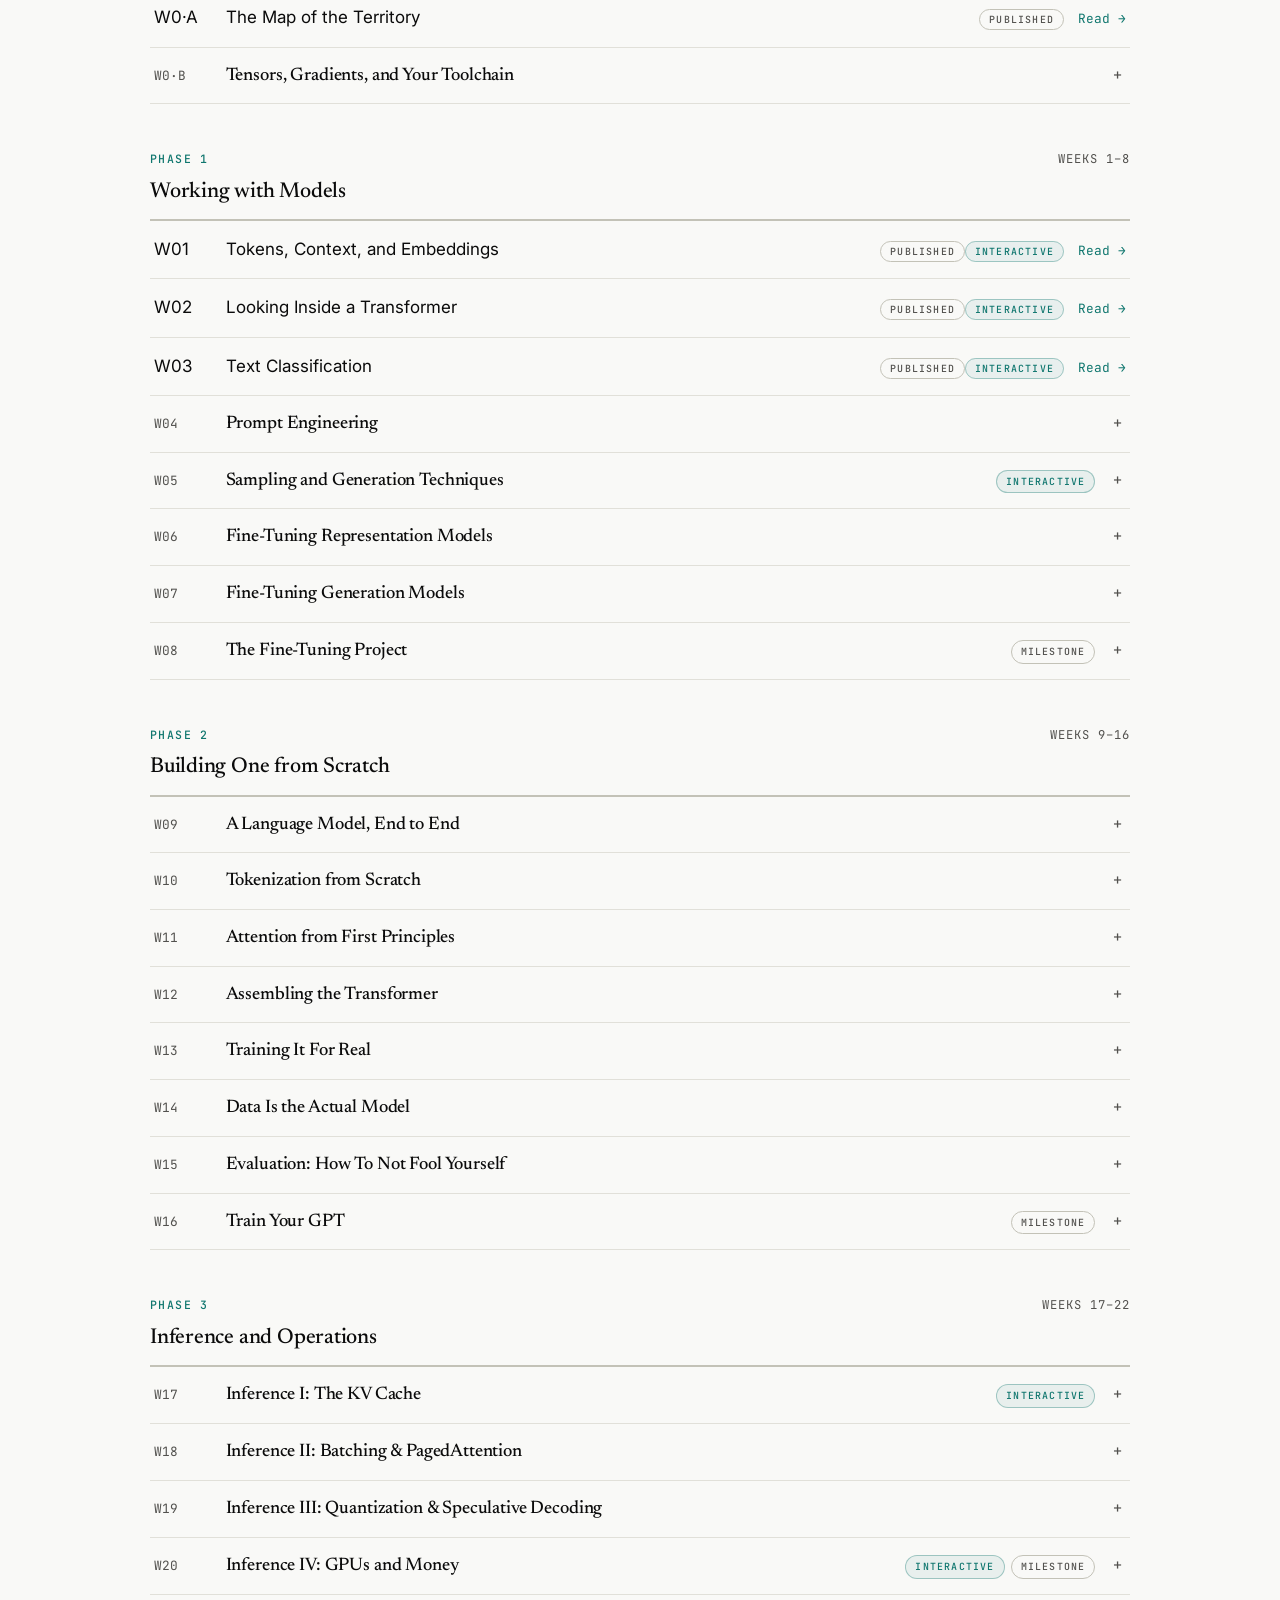
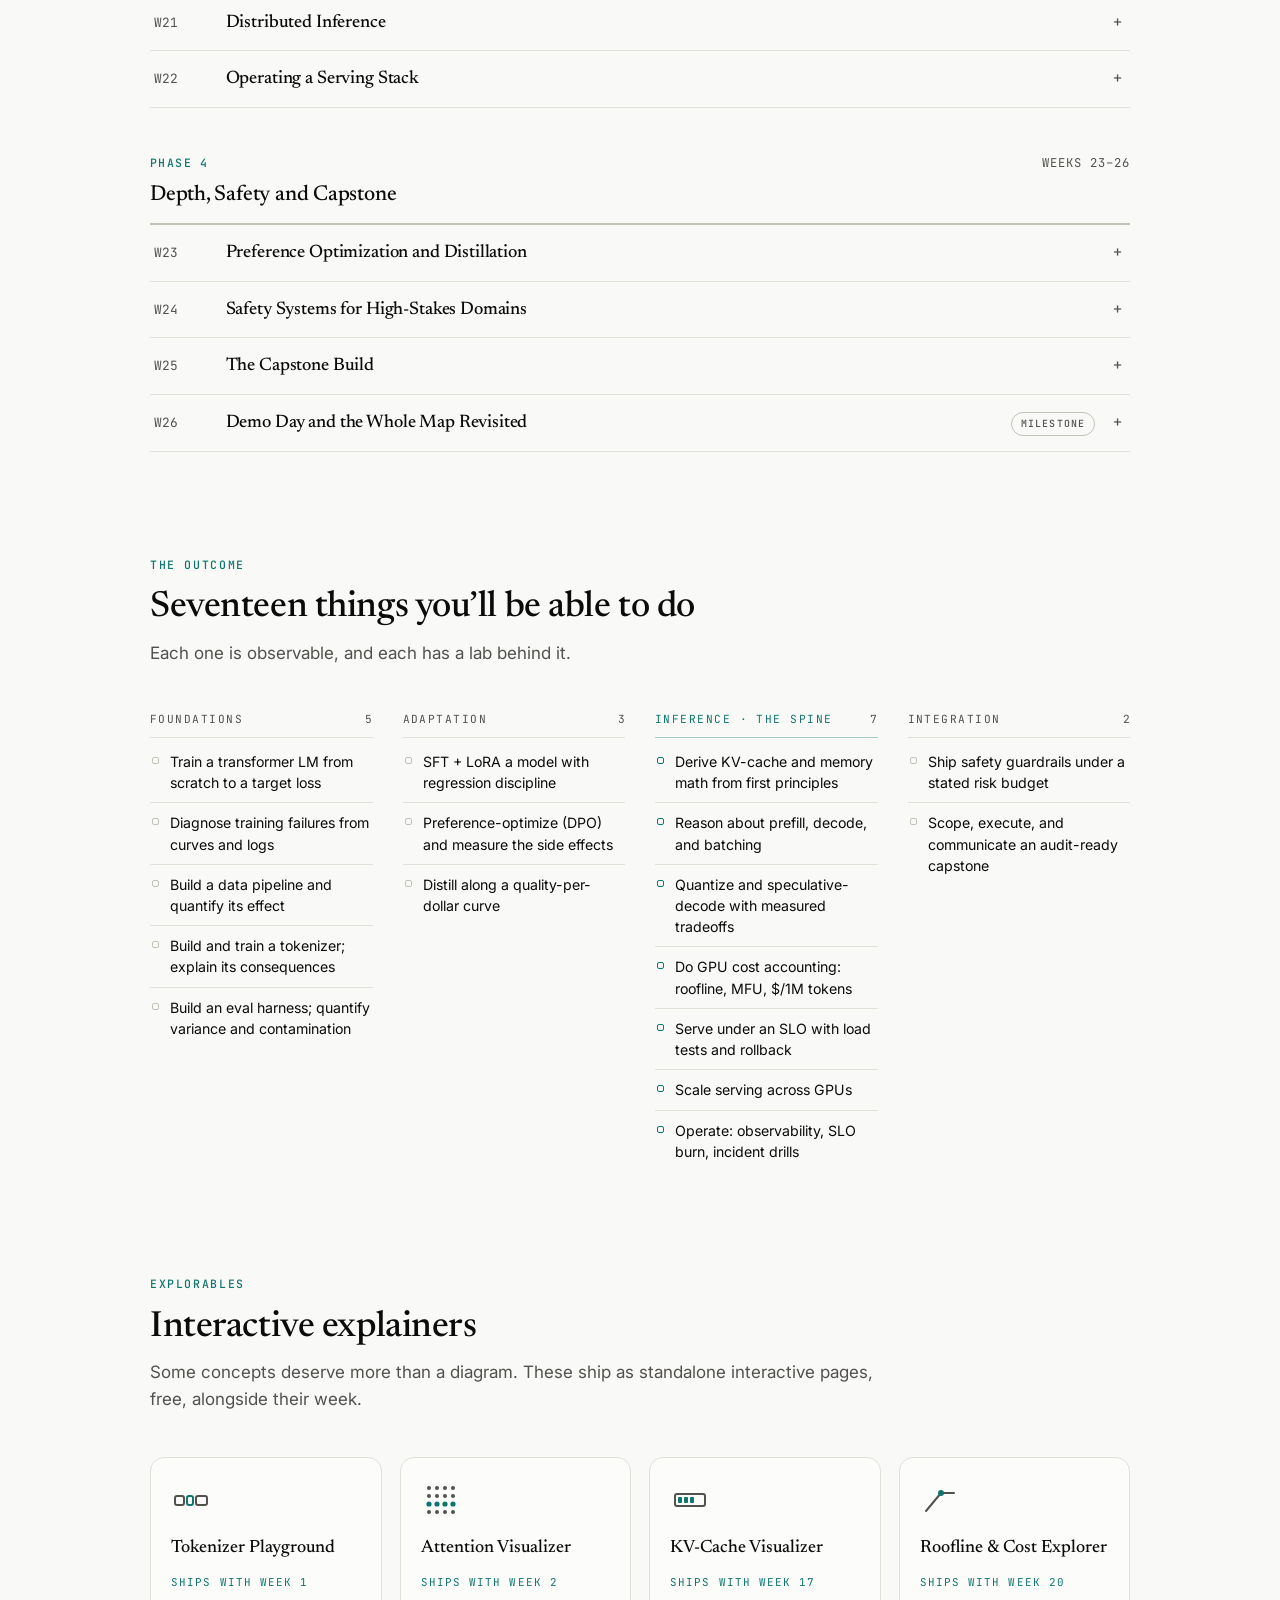
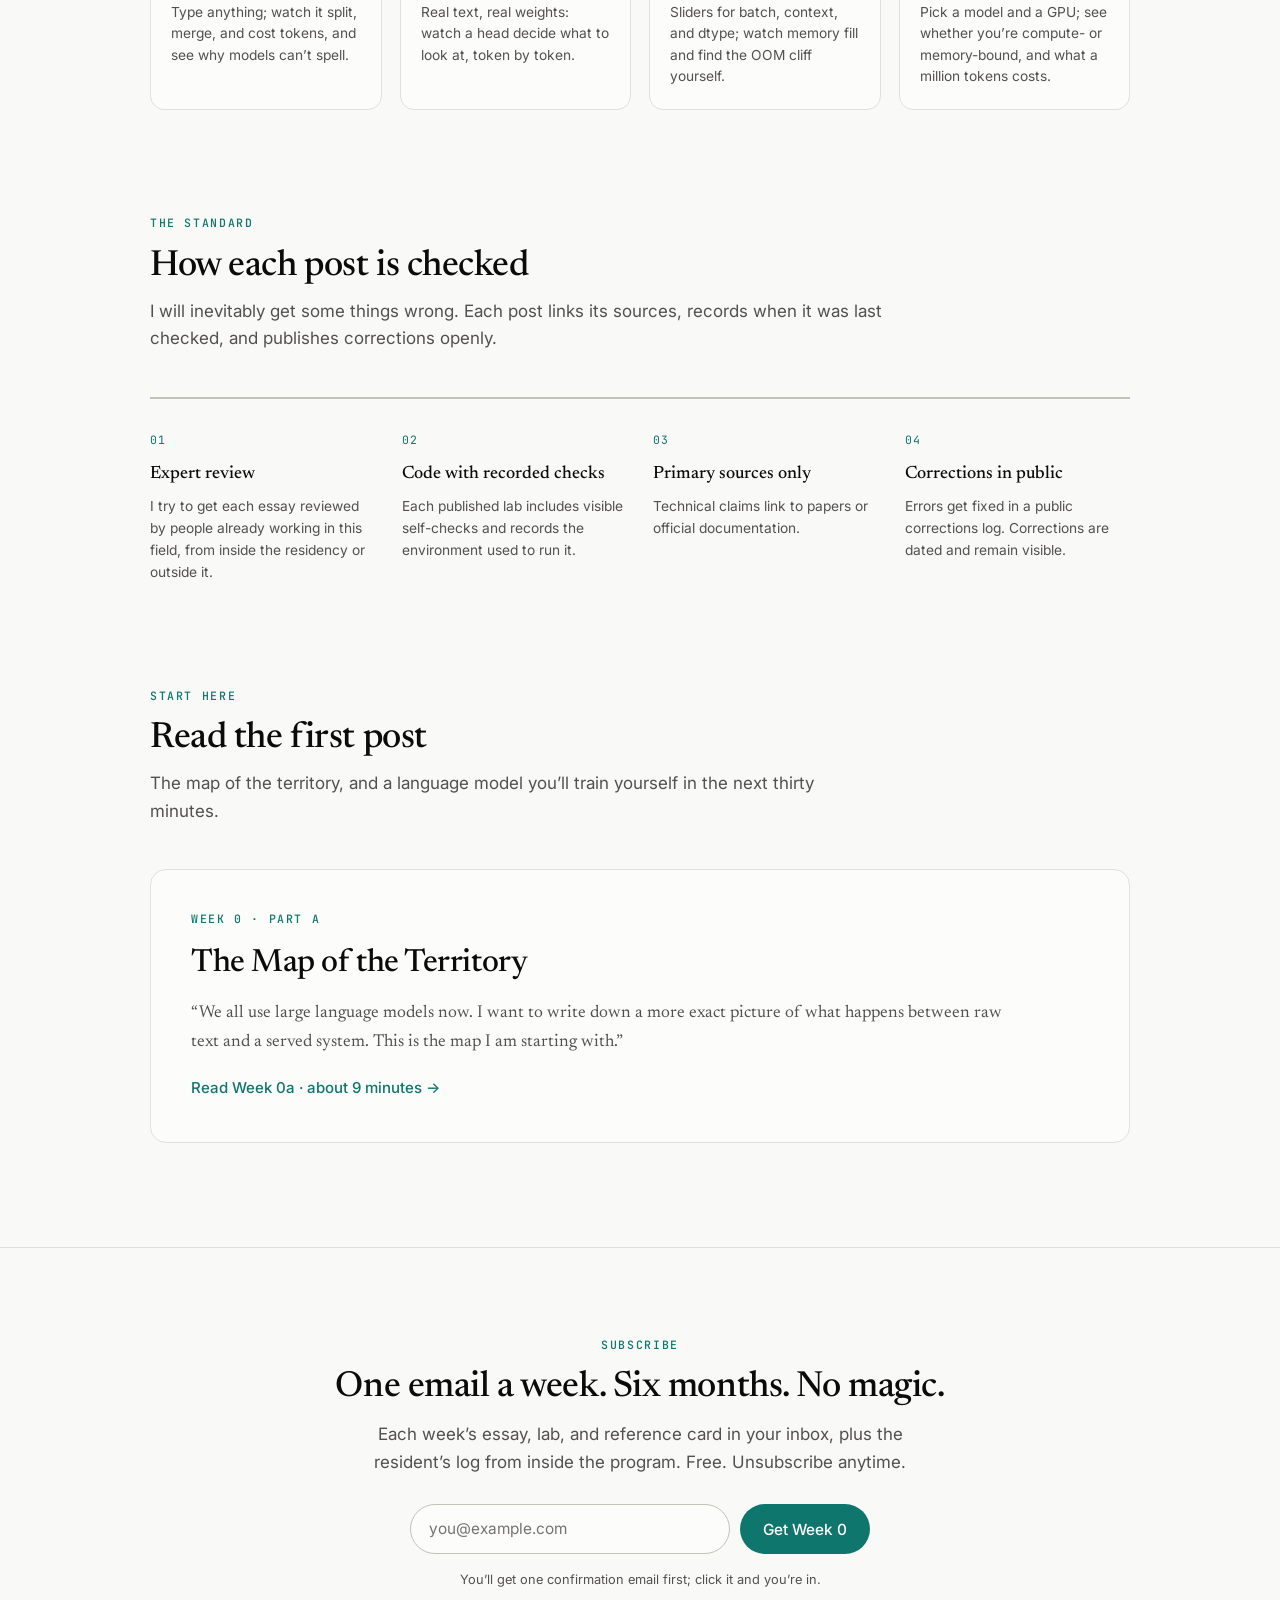
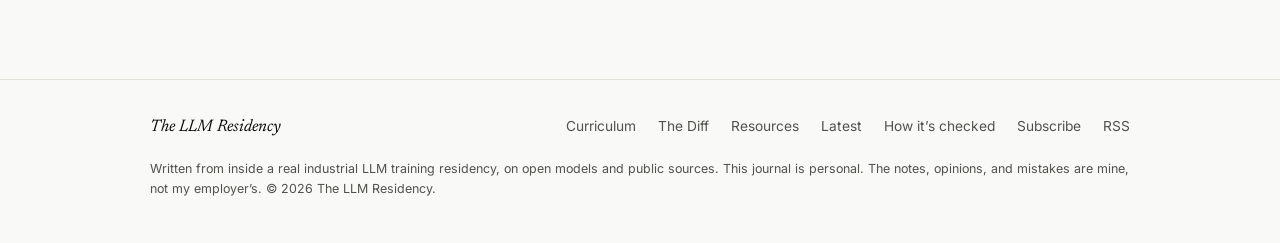
==== commit bed8b2a7: "Week 3: Text Classification (essay, lab notebook, ten-seed label curves) Four ways to ask whether a " ====
--- a/index.html
+++ b/index.html
@@ -27,7 +27,7 @@
       <a href="#curriculum">Curriculum</a>
       <a href="diff.html" class="nav-hide-m">The Diff</a>
       <a href="resources.html" class="nav-hide-m">Resources</a>
-      <a href="week02.html" class="nav-hide-m">Latest</a>
+      <a href="week03.html" class="nav-hide-m">Latest</a>
       <a href="feed.xml" class="nav-hide-m">RSS</a>
       <a href="#subscribe" class="nav-cta">Subscribe</a>
     </nav>
@@ -54,15 +54,15 @@
           </div>
           <p class="hero-note">Not a course. I’m parking my LLM journey as I learn.</p>
         </div>
-        <a class="hero-latest" href="week02.html" aria-label="Latest entry: Looking Inside a Transformer">
-          <p class="kicker">Latest · Week 2</p>
-          <h2>Looking Inside a Transformer</h2>
-          <p>One sentence, 144 heads, and the layer where the answer arrives. Measured.</p>
+        <a class="hero-latest" href="week03.html" aria-label="Latest entry: Text Classification">
+          <p class="kicker">Latest · Week 3</p>
+          <h2>Text Classification</h2>
+          <p>A reader, a writer, a 385-parameter head, and one prompt that collapses. Measured.</p>
           <span class="read">Read →</span>
         </a>
       </div>
 
-      <p class="progress"><span class="now">Week 2 of 26 published</span><span aria-hidden="true">·</span><span>Next: Text Classification</span></p>
+      <p class="progress"><span class="now">Week 3 of 26 published</span><span aria-hidden="true">·</span><span>Next: Prompt Engineering</span></p>
     </div>
   </section>
 
@@ -245,13 +245,12 @@
           <span class="chips"><span class="chip chip-mile">published</span><span class="chip chip-int">interactive</span></span>
           <span class="go">Read →</span>
         </a>
-        <details class="week">
-          <summary><span class="no">W03</span><span class="t">Text Classification</span><span class="chips"></span></summary>
-          <div class="body">
-            <p class="aha">Representation models read; generation models write. Classification wants a reader.</p>
-            <p class="lab"><strong>LAB</strong> · Classify with embeddings plus a linear head, then with a fine-tuned encoder; compare the two.</p>
-          </div>
-        </details>
+        <a class="week-link" href="week03.html">
+          <span class="no">W03</span>
+          <span class="t">Text Classification</span>
+          <span class="chips"><span class="chip chip-mile">published</span><span class="chip chip-int">interactive</span></span>
+          <span class="go">Read →</span>
+        </a>
         <details class="week">
           <summary><span class="no">W04</span><span class="t">Prompt Engineering</span><span class="chips"></span></summary>
           <div class="body">
@@ -626,7 +625,7 @@
       <a href="#curriculum">Curriculum</a>
       <a href="diff.html">The Diff</a>
       <a href="resources.html">Resources</a>
-      <a href="week02.html">Latest</a>
+      <a href="week03.html">Latest</a>
       <a href="#method">How it’s checked</a>
       <a href="#subscribe">Subscribe</a>
       <a href="feed.xml">RSS</a>
